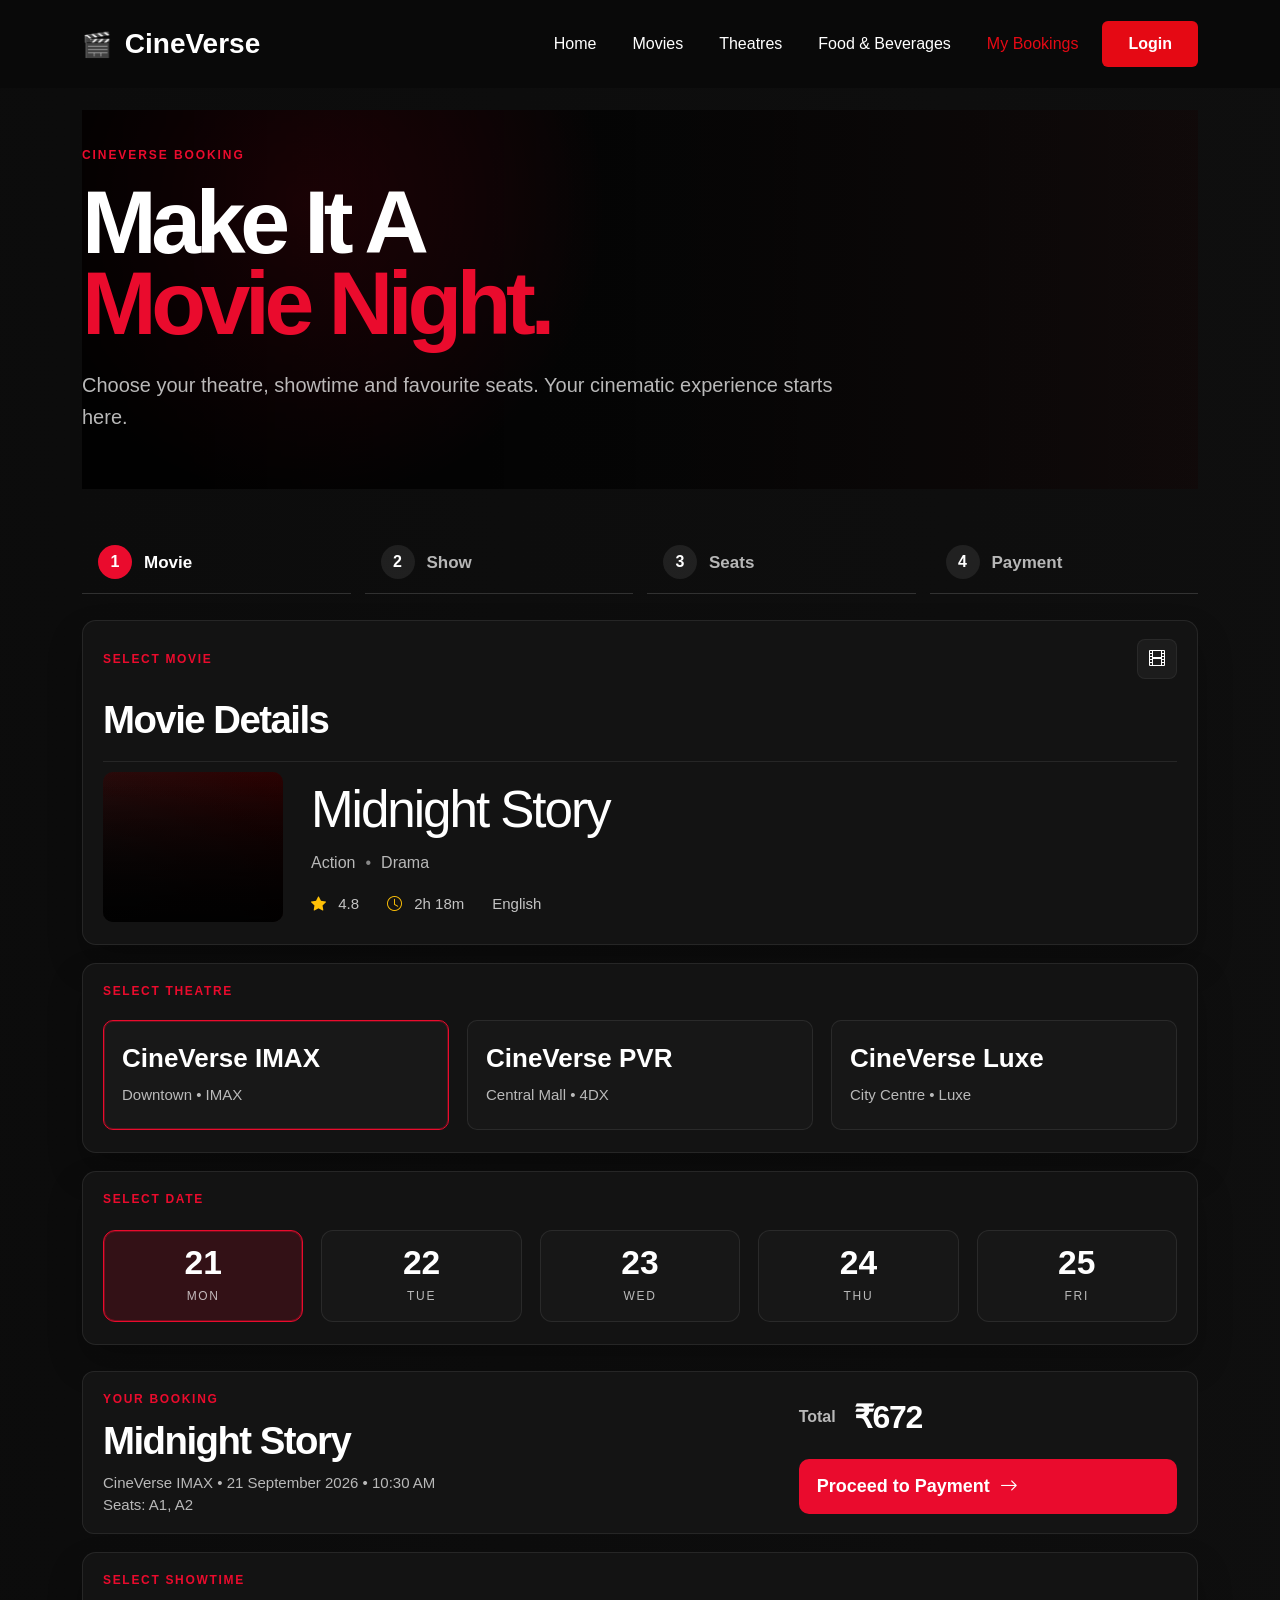
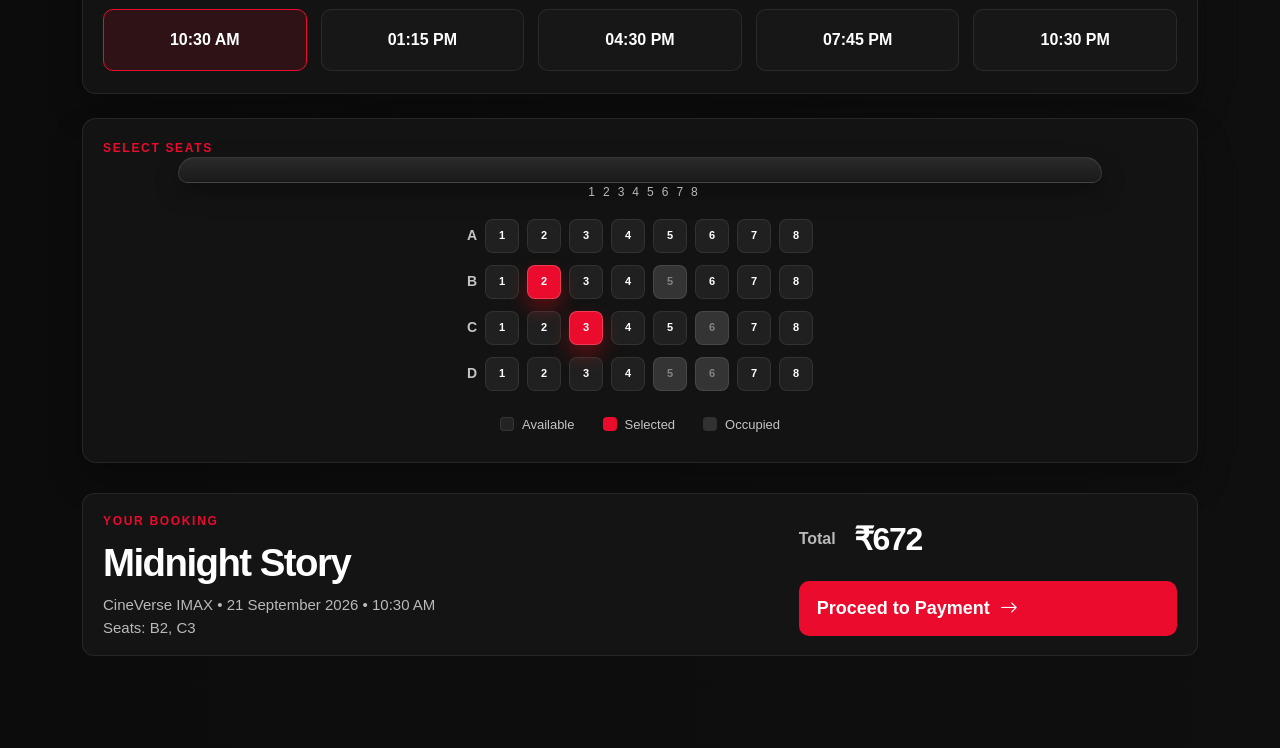
==== pages/booking.html @ c485dccb "booking page updated" ====
<!DOCTYPE html>
<html lang="en">

<head>
    <meta charset="UTF-8">
    <meta name="viewport" content="width=device-width, initial-scale=1.0">
    <title>CineVerse - Booking</title>

    <link rel="stylesheet" href="https://cdn.jsdelivr.net/npm/bootstrap@5.3.3/dist/css/bootstrap.min.css">
    <link rel="stylesheet" href="https://cdn.jsdelivr.net/npm/bootstrap-icons@1.11.3/font/bootstrap-icons.min.css">
    <link rel="stylesheet" href="../css/booking.css">
</head>

<body>
    <nav class="navbar navbar-expand-lg navbar-dark fixed-top cine-navbar">
        <div class="container">
            <a class="navbar-brand cine-logo" href="home.html">
                <span class="logo-icon">🎬</span>
                CineVerse
            </a>

            <button class="navbar-toggler" type="button" data-bs-toggle="collapse" data-bs-target="#mainNavbar" aria-controls="mainNavbar" aria-expanded="false" aria-label="Toggle navigation">
                <span class="navbar-toggler-icon"></span>
            </button>

            <div class="collapse navbar-collapse" id="mainNavbar">
                <ul class="navbar-nav ms-auto align-items-lg-center">
                    <li class="nav-item">
                        <a class="nav-link" href="home.html">Home</a>
                    </li>
                    <li class="nav-item">
                        <a class="nav-link" href="movies.html">Movies</a>
                    </li>
                    <li class="nav-item">
                        <a class="nav-link" href="#theatres">Theatres</a>
                    </li>
                    <li class="nav-item">
                        <a class="nav-link" href="food-and-beverages.html">Food &amp; Beverages</a>
                    </li>
                    <li class="nav-item">
                        <a class="nav-link active" href="booking.html">My Bookings</a>
                    </li>
                    <li class="nav-item ms-lg-3">
                        <a class="btn login-btn" href="#">Login</a>
                    </li>
                </ul>
            </div>
        </div>
    </nav>

    <main class="booking-page">
        <div class="container">
            <section class="booking-hero">
                <div class="hero-content">
                    <p class="eyebrow">CINEVERSE BOOKING</p>
                    <h1>Make It A <span>Movie Night.</span></h1>
                    <p class="subtitle">
                        Choose your theatre, showtime and favourite seats. Your cinematic experience starts here.
                    </p>
                </div>
            </section>

            <section class="booking-steps">
                <div class="step active"><span class="step-number">1</span><span>Movie</span></div>
                <div class="step"><span class="step-number">2</span><span>Show</span></div>
                <div class="step"><span class="step-number">3</span><span>Seats</span></div>
                <div class="step"><span class="step-number">4</span><span>Payment</span></div>
            </section>

            <section class="booking-panel">
                <div class="panel-header">
                    <p class="section-tag">SELECT MOVIE</p>
                    <button class="mini-icon" aria-label="Trailer">
                        <i class="bi bi-film"></i>
                    </button>
                </div>

                <h2 class="panel-title">Movie Details</h2>

                <div class="movie-overview">
                    <div class="movie-poster">
                        <div class="poster-art"></div>
                    </div>

                    <div class="movie-info-block">
                        <h3>Midnight Story</h3>
                        <div class="meta-row">
                            <span>Action</span>
                            <span class="dot">•</span>
                            <span>Drama</span>
                        </div>
                        <div class="movie-extra-info">
                            <span><i class="bi bi-star-fill"></i> 4.8</span>
                            <span><i class="bi bi-clock"></i> 2h 18m</span>
                            <span>English</span>
                        </div>
                    </div>
                </div>
            </section>

            <section class="booking-panel">
                <p class="section-tag">SELECT THEATRE</p>
                <div class="theatre-grid">
                    <button class="theatre-card selected">
                        <h4>CineVerse IMAX</h4>
                        <span>Downtown • IMAX</span>
                    </button>
                    <button class="theatre-card">
                        <h4>CineVerse PVR</h4>
                        <span>Central Mall • 4DX</span>
                    </button>
                    <button class="theatre-card">
                        <h4>CineVerse Luxe</h4>
                        <span>City Centre • Luxe</span>
                    </button>
                </div>
            </section>

            <section class="booking-panel">
                <p class="section-tag">SELECT DATE</p>
                <div class="date-grid">
                    <button class="date-card active">
                        <strong>21</strong>
                        <span>MON</span>
                    </button>
                    <button class="date-card">
                        <strong>22</strong>
                        <span>TUE</span>
                    </button>
                    <button class="date-card">
                        <strong>23</strong>
                        <span>WED</span>
                    </button>
                    <button class="date-card">
                        <strong>24</strong>
                        <span>THU</span>
                    </button>
                    <button class="date-card">
                        <strong>25</strong>
                        <span>FRI</span>
                    </button>
                </div>
            </section>

            <div class="booking-footer-bar">
                <div class="booking-copy">
                    <p class="section-tag">YOUR BOOKING</p>
                    <h3>Midnight Story</h3>
                    <div class="booking-meta">CineVerse IMAX • 21 September 2026 • 10:30 AM</div>
                    <div class="booking-seats">Seats: A1, A2</div>
                </div>

                <div class="booking-price-box">
                    <span>Total</span>
                    <strong>₹672</strong>
                    <button class="checkout-btn">Proceed to Payment <i class="bi bi-arrow-right"></i></button>
                </div>
            </div>

            <section class="booking-panel">
                <p class="section-tag">SELECT SHOWTIME</p>
                <div class="showtime-grid">
                    <button class="time-slot active">10:30 AM</button>
                    <button class="time-slot">01:15 PM</button>
                    <button class="time-slot">04:30 PM</button>
                    <button class="time-slot">07:45 PM</button>
                    <button class="time-slot">10:30 PM</button>
                </div>
            </section>

            <section class="booking-panel seat-panel">
                <p class="section-tag">SELECT SEATS</p>
                <div class="screen"></div>

                <div class="seat-layout">
                    <div class="seat-row top-seat-row">
                        <span></span>
                        <span>1</span>
                        <span>2</span>
                        <span>3</span>
                        <span>4</span>
                        <span>5</span>
                        <span>6</span>
                        <span>7</span>
                        <span>8</span>
                    </div>

                    <div class="seat-row">
                        <span class="seat-label">A</span>
                        <button class="seat available" data-seat="A1">1</button>
                        <button class="seat available" data-seat="A2">2</button>
                        <button class="seat available" data-seat="A3">3</button>
                        <button class="seat available" data-seat="A4">4</button>
                        <button class="seat available" data-seat="A5">5</button>
                        <button class="seat available" data-seat="A6">6</button>
                        <button class="seat available" data-seat="A7">7</button>
                        <button class="seat available" data-seat="A8">8</button>
                    </div>

                    <div class="seat-row">
                        <span class="seat-label">B</span>
                        <button class="seat available" data-seat="B1">1</button>
                        <button class="seat selected" data-seat="B2">2</button>
                        <button class="seat available" data-seat="B3">3</button>
                        <button class="seat available" data-seat="B4">4</button>
                        <button class="seat occupied" data-seat="B5" disabled>5</button>
                        <button class="seat available" data-seat="B6">6</button>
                        <button class="seat available" data-seat="B7">7</button>
                        <button class="seat available" data-seat="B8">8</button>
                    </div>

                    <div class="seat-row">
                        <span class="seat-label">C</span>
                        <button class="seat available" data-seat="C1">1</button>
                        <button class="seat available" data-seat="C2">2</button>
                        <button class="seat selected" data-seat="C3">3</button>
                        <button class="seat available" data-seat="C4">4</button>
                        <button class="seat available" data-seat="C5">5</button>
                        <button class="seat occupied" data-seat="C6" disabled>6</button>
                        <button class="seat available" data-seat="C7">7</button>
                        <button class="seat available" data-seat="C8">8</button>
                    </div>

                    <div class="seat-row">
                        <span class="seat-label">D</span>
                        <button class="seat available" data-seat="D1">1</button>
                        <button class="seat available" data-seat="D2">2</button>
                        <button class="seat available" data-seat="D3">3</button>
                        <button class="seat available" data-seat="D4">4</button>
                        <button class="seat occupied" data-seat="D5" disabled>5</button>
                        <button class="seat occupied" data-seat="D6" disabled>6</button>
                        <button class="seat available" data-seat="D7">7</button>
                        <button class="seat available" data-seat="D8">8</button>
                    </div>
                </div>

                <div class="legend">
                    <span><i class="legend-box available"></i> Available</span>
                    <span><i class="legend-box selected"></i> Selected</span>
                    <span><i class="legend-box occupied"></i> Occupied</span>
                </div>
            </section>

            <div class="booking-footer-bar final-footer">
                <div class="booking-copy">
                    <p class="section-tag">YOUR BOOKING</p>
                    <h3>Midnight Story</h3>
                    <div class="booking-meta">CineVerse IMAX • 21 September 2026 • 10:30 AM</div>
                    <div class="booking-seats">Seats: <span id="summarySeats">A1, A2</span></div>
                </div>

                <div class="booking-price-box">
                    <span>Total</span>
                    <strong id="totalAmount">₹672</strong>
                    <button class="checkout-btn">Proceed to Payment <i class="bi bi-arrow-right"></i></button>
                </div>
            </div>
        </div>
    </main>

    <script src="https://cdn.jsdelivr.net/npm/bootstrap@5.3.3/dist/js/bootstrap.bundle.min.js"></script>
    <script>
        const seatButtons = document.querySelectorAll('.seat.available, .seat.selected');
        const summarySeats = document.getElementById('summarySeats');
        const totalAmount = document.getElementById('totalAmount');

        function updateBookingSummary() {
            const selectedSeats = [...document.querySelectorAll('.seat.selected')].map(seat => seat.dataset.seat);
            summarySeats.textContent = selectedSeats.length ? selectedSeats.join(', ') : 'None';

            const ticketPrice = selectedSeats.length * 336;
            totalAmount.textContent = '₹' + ticketPrice;
        }

        seatButtons.forEach(button => {
            button.addEventListener('click', () => {
                if (button.classList.contains('selected')) {
                    button.classList.remove('selected');
                    button.classList.add('available');
                } else if (!button.disabled) {
                    button.classList.remove('available');
                    button.classList.add('selected');
                }
                updateBookingSummary();
            });
        });

        updateBookingSummary();
    </script>
</body>

</html>
---- css/booking.css ----
:root {
    --bg: #070707;
    --bg-soft: #121212;
    --panel: rgba(26, 26, 26, 0.95);
    --panel-alt: rgba(20, 20, 20, 0.98);
    --panel-border: rgba(255, 255, 255, 0.08);
    --red: #ea0b2d;
    --red-dark: #b80722;
    --text: #ffffff;
    --muted: rgba(255, 255, 255, 0.72);
    --dim: rgba(255, 255, 255, 0.48);
    --seat-available: rgba(255, 255, 255, 0.07);
    --seat-occupied: rgba(255, 255, 255, 0.13);
    --seat-selected: #ea0b2d;
}

* {
    box-sizing: border-box;
}

html {
    scroll-behavior: smooth;
}

body {
    margin: 0;
    background: var(--bg);
    color: var(--text);
    font-family: Arial, Helvetica, sans-serif;
}

img {
    max-width: 100%;
    display: block;
}

a {
    text-decoration: none;
}

button {
    font: inherit;
    border: none;
    background: transparent;
    cursor: pointer;
}

.container {
    width: min(1200px, calc(100% - 48px));
    margin: 0 auto;
}

.cine-navbar {
    background: rgba(10, 10, 10, 0.97);
    padding: 18px 0;
}

.cine-logo {
    color: #ffffff !important;
    font-size: 28px;
    font-weight: 700;
}

.cine-logo span {
    color: #e50914;
}

.logo-icon {
    font-size: 24px;
    margin-right: 5px;
}

.navbar-nav .nav-link {
    color: #ffffff;
    font-size: 16px;
    font-weight: 500;
    margin-left: 20px;
    transition: 0.3s;
}

.navbar-nav .nav-link:hover,
.navbar-nav .nav-link.active {
    color: #e50914;
}

.login-btn {
    background: #e50914;
    color: white !important;
    padding: 10px 25px;
    border-radius: 6px;
    font-weight: 600;
}

.login-btn:hover {
    background: #b20710;
}

.booking-page {
    background: linear-gradient(90deg, rgba(12, 12, 12, 0.97), rgba(15, 15, 15, 0.97));
    min-height: calc(100vh - 76px);
    padding-top: 110px;
    padding-bottom: 80px;
}

.booking-hero {
    position: relative;
    padding: 18px 0 26px;
    background: linear-gradient(90deg, rgba(0, 0, 0, 0.85), rgba(0, 0, 0, 0.42), rgba(46, 0, 0, 0.18));
    border-radius: 0 0 0 0;
}

.booking-hero::before {
    content: "";
    position: absolute;
    inset: 0 0 0 0;
    background:
        linear-gradient(90deg, rgba(0,0,0,0.72), rgba(0,0,0,0.4) 40%, rgba(0,0,0,0.18)),
        radial-gradient(circle at 20% 25%, rgba(255, 6, 35, 0.22), transparent 32%);
    z-index: 0;
}

.hero-content {
    position: relative;
    z-index: 1;
    padding: 18px 0 14px;
}

.eyebrow {
    margin: 0 0 18px;
    color: var(--red);
    text-transform: uppercase;
    letter-spacing: 0.16em;
    font-size: 12px;
    font-weight: 800;
}

.booking-hero h1 {
    margin: 0;
    font-size: clamp(4rem, 7vw, 9rem);
    line-height: 0.9;
    font-weight: 900;
    letter-spacing: -0.06em;
    max-width: 820px;
}

.booking-hero h1 span {
    display: block;
    color: var(--red);
}

.subtitle {
    margin-top: 26px;
    max-width: 760px;
    color: var(--muted);
    font-size: 20px;
    line-height: 1.6;
}

.booking-steps {
    display: grid;
    grid-template-columns: repeat(4, minmax(0, 1fr));
    gap: 14px;
    margin-top: 30px;
    margin-bottom: 26px;
    padding: 12px 0 0;
}

.step {
    display: flex;
    align-items: center;
    justify-content: flex-start;
    gap: 12px;
    color: rgba(255,255,255,0.7);
    padding: 14px 16px;
    border-bottom: 1px solid rgba(255,255,255,0.15);
    font-size: 17px;
    font-weight: 700;
}

.step.active {
    color: var(--text);
}

.step-number {
    width: 34px;
    height: 34px;
    border-radius: 50%;
    background: rgba(255, 255, 255, 0.08);
    color: #fff;
    display: inline-flex;
    align-items: center;
    justify-content: center;
    font-size: 16px;
    font-weight: 800;
}

.step.active .step-number {
    background: var(--red);
}

.booking-panel {
    background: rgba(20, 20, 20, 0.96);
    border: 1px solid var(--panel-border);
    border-radius: 14px;
    padding: 18px 20px 22px;
    margin-top: 18px;
    box-shadow: 0 18px 35px rgba(0, 0, 0, 0.24);
}

.panel-header {
    display: flex;
    align-items: center;
    justify-content: space-between;
    gap: 12px;
}

.section-tag {
    margin: 0;
    color: var(--red);
    font-size: 12px;
    font-weight: 800;
    letter-spacing: 0.14em;
    text-transform: uppercase;
}

.mini-icon {
    width: 40px;
    height: 40px;
    border-radius: 8px;
    background: rgba(255,255,255,0.04);
    color: var(--text);
    border: 1px solid rgba(255,255,255,0.06);
    display: inline-flex;
    align-items: center;
    justify-content: center;
}

.panel-title {
    margin: 18px 0 18px;
    font-size: clamp(2.2rem, 3vw, 3.3rem);
    font-weight: 700;
    letter-spacing: -0.04em;
}

.movie-overview {
    display: grid;
    grid-template-columns: 180px 1fr;
    gap: 28px;
    align-items: center;
    padding-top: 10px;
    border-top: 1px solid rgba(255,255,255,0.08);
}

.movie-poster {
    width: 180px;
    height: 150px;
    border-radius: 10px;
    overflow: hidden;
    background: linear-gradient(180deg, rgba(42, 0, 0, 0.9), rgba(0, 0, 0, 0.7));
    position: relative;
}

.poster-art {
    position: absolute;
    inset: 0;
    background:
        linear-gradient(180deg, rgba(0,0,0,0.15), rgba(0,0,0,0.8)),
        linear-gradient(90deg, rgba(255,255,255,0.04), rgba(255,0,0,0.06));
}

.poster-art::before {
    content: "";
    position: absolute;
    inset: 0;
    background: linear-gradient(180deg, transparent 0%, rgba(0,0,0,0.7) 100%);
}

.movie-info-block h3 {
    margin: 0 0 10px;
    font-size: clamp(2.2rem, 4vw, 3.2rem);
    letter-spacing: -0.04em;
}

.meta-row {
    display: flex;
    align-items: center;
    gap: 10px;
    color: rgba(255,255,255,0.7);
    font-size: 16px;
}

.dot {
    opacity: 0.7;
}

.movie-extra-info {
    display: flex;
    flex-wrap: wrap;
    gap: 28px;
    margin-top: 18px;
    color: rgba(255,255,255,0.75);
    font-size: 15px;
}

.movie-extra-info i {
    color: #ffc107;
    margin-right: 8px;
}

.theatre-grid {
    display: grid;
    grid-template-columns: repeat(3, minmax(0, 1fr));
    gap: 18px;
    margin-top: 20px;
}

.theatre-card {
    background: rgba(255,255,255,0.02);
    border: 1px solid rgba(255,255,255,0.08);
    border-radius: 10px;
    padding: 22px 18px;
    text-align: left;
    color: var(--text);
    transition: 0.2s ease;
}

.theatre-card.selected {
    border-color: var(--red);
    box-shadow: inset 0 0 0 1px rgba(234, 11, 45, 0.3);
}

.theatre-card h4 {
    margin: 0 0 8px;
    font-size: 26px;
    font-weight: 700;
}

.theatre-card span {
    color: rgba(255,255,255,0.7);
    font-size: 15px;
}

.date-grid {
    display: grid;
    grid-template-columns: repeat(5, minmax(0, 1fr));
    gap: 18px;
    margin-top: 22px;
}

.date-card {
    background: rgba(255,255,255,0.02);
    border: 1px solid rgba(255,255,255,0.08);
    border-radius: 12px;
    min-height: 92px;
    display: flex;
    flex-direction: column;
    align-items: center;
    justify-content: center;
    color: var(--text);
}

.date-card strong {
    font-size: clamp(2.1rem, 2.6vw, 3rem);
    line-height: 1;
    margin-bottom: 8px;
}

.date-card span {
    color: rgba(255,255,255,0.7);
    font-size: 12px;
    letter-spacing: 0.14em;
}

.date-card.active {
    background: rgba(234, 11, 45, 0.15);
    border-color: var(--red);
    box-shadow: inset 0 0 0 1px rgba(234, 11, 45, 0.35);
}

.booking-footer-bar {
    display: flex;
    align-items: center;
    justify-content: space-between;
    gap: 18px;
    background: rgba(21, 21, 21, 0.96);
    border: 1px solid var(--panel-border);
    border-radius: 12px;
    padding: 18px 20px 16px;
    margin-top: 26px;
}

.booking-copy h3 {
    margin: 10px 0 8px;
    font-size: clamp(2rem, 3vw, 3rem);
    font-weight: 700;
    letter-spacing: -0.04em;
}

.booking-meta,
.booking-seats {
    color: rgba(255,255,255,0.7);
    font-size: 15px;
}

.booking-price-box {
    display: flex;
    align-items: center;
    gap: 18px;
    flex-wrap: wrap;
}

.booking-price-box span {
    color: rgba(255,255,255,0.7);
    font-size: 16px;
    font-weight: 600;
}

.booking-price-box strong {
    font-size: clamp(2rem, 2.5vw, 2.7rem);
    color: var(--text);
    font-weight: 800;
    letter-spacing: -0.04em;
}

.checkout-btn {
    background: var(--red);
    color: white;
    border-radius: 10px;
    padding: 16px 26px;
    font-weight: 700;
    font-size: 18px;
    display: inline-flex;
    align-items: center;
    gap: 10px;
    transition: 0.2s ease;
}

.checkout-btn:hover {
    background: var(--red-dark);
}

.showtime-grid {
    display: grid;
    grid-template-columns: repeat(5, minmax(0, 1fr));
    gap: 14px;
    margin-top: 20px;
}

.time-slot {
    background: rgba(255,255,255,0.02);
    border: 1px solid rgba(255,255,255,0.08);
    border-radius: 10px;
    color: var(--text);
    padding: 18px 14px;
    font-weight: 700;
    font-size: 16px;
}

.time-slot.active {
    background: rgba(234, 11, 45, 0.12);
    border-color: var(--red);
    color: var(--text);
}

.seat-panel {
    padding: 20px 20px 28px;
    margin-top: 24px;
}

.screen {
    width: 100%;
    height: 6px;
    background: linear-gradient(90deg, rgba(234, 11, 45, 0.95), rgba(234, 11, 45, 0.7));
    border-radius: 999px;
    margin: 28px auto 26px;
    box-shadow: 0 0 18px rgba(234, 11, 45, 0.8);
}

.seat-layout {
    max-width: 640px;
    margin: 0 auto;
}

.seat-row {
    display: grid;
    grid-template-columns: 18px repeat(8, minmax(28px, 1fr));
    gap: 10px;
    align-items: center;
    margin-bottom: 12px;
}

.top-seat-row {
    color: rgba(255,255,255,0.7);
    font-size: 12px;
    margin-bottom: 18px;
    padding-right: 2px;
}

.seat-label {
    color: rgba(255,255,255,0.75);
    font-size: 14px;
    font-weight: 700;
}

.seat {
    width: 100%;
    min-height: 34px;
    background: var(--seat-available);
    border: 1px solid rgba(255,255,255,0.08);
    border-radius: 8px;
    color: rgba(255,255,255,0.8);
    font-size: 12px;
    font-weight: 700;
    transition: 0.2s ease;
}

.seat.selected {
    background: var(--seat-selected);
    border-color: rgba(255,255,255,0.2);
    color: #fff;
}

.seat.occupied {
    background: var(--seat-occupied);
    border-color: rgba(255,255,255,0.05);
    color: rgba(255,255,255,0.32);
    cursor: not-allowed;
}

.legend {
    display: flex;
    justify-content: center;
    gap: 28px;
    flex-wrap: wrap;
    margin-top: 24px;
    color: rgba(255,255,255,0.75);
    font-size: 13px;
}

.legend span {
    display: inline-flex;
    align-items: center;
    gap: 8px;
}

.legend-box {
    width: 14px;
    height: 14px;
    border-radius: 4px;
    display: inline-block;
}

.legend-box.available {
    background: var(--seat-available);
    border: 1px solid rgba(255,255,255,0.08);
}

.legend-box.selected {
    background: var(--seat-selected);
}

.legend-box.occupied {
    background: var(--seat-occupied);
}

.final-footer {
    margin-top: 30px;
    margin-bottom: 12px;
}

@media (max-width: 991px) {
    .main-nav {
        gap: 18px;
    }

    .theatre-grid,
    .date-grid,
    .showtime-grid {
        grid-template-columns: repeat(2, minmax(0, 1fr));
    }

    .booking-footer-bar {
        flex-direction: column;
        align-items: flex-start;
    }
}

@media (max-width: 767px) {
    .topbar-inner {
        flex-direction: column;
        justify-content: center;
        gap: 14px;
        padding: 12px 0;
    }

    .main-nav {
        flex-wrap: wrap;
        justify-content: center;
    }

    .booking-hero h1 {
        font-size: clamp(3rem, 18vw, 5rem);
    }

    .subtitle {
        font-size: 16px;
    }

    .booking-steps,
    .theatre-grid,
    .date-grid,
    .showtime-grid {
        grid-template-columns: 1fr;
    }

    .movie-overview {
        grid-template-columns: 1fr;
    }

    .booking-price-box {
        width: 100%;
        justify-content: space-between;
    }

    .checkout-btn {
        width: 100%;
        justify-content: center;
    }
}
    padding: 7px 12px;
    font-size: 12px;
    font-weight: 700;
    letter-spacing: 0.08em;
    text-transform: uppercase;
}

.movie-rating {
    color: var(--warning);
    font-weight: 700;
}

.movie-info h2 {
    font-size: 30px;
    font-weight: 700;
    margin-bottom: 6px;
}

.movie-subtitle {
    color: var(--text-muted);
    margin-bottom: 24px;
}

.movie-stats {
    display: grid;
    grid-template-columns: repeat(3, 1fr);
    gap: 12px;
    padding-top: 18px;
    border-top: 1px solid var(--line);
}

.movie-stats div {
    display: flex;
    flex-direction: column;
    gap: 6px;
}

.stat-label {
    color: var(--text-muted);
    font-size: 12px;
    letter-spacing: 0.08em;
}

.selection-panel {
    padding: 26px 24px;
}

.panel-header {
    display: flex;
    justify-content: space-between;
    align-items: center;
    margin-bottom: 18px;
}

.section-label {
    color: var(--red);
    font-size: 12px;
    font-weight: 700;
    letter-spacing: 0.12em;
    margin-bottom: 8px;
}

.panel-header h3,
.summary-panel h3 {
    font-size: 28px;
    font-weight: 700;
    margin: 0;
}

.screen-text {
    font-size: 12px;
    letter-spacing: 0.12em;
    color: var(--text-muted);
}

.screen-wrapper {
    margin: 10px 0 25px;
}

.screen {
    width: 86%;
    margin: 0 auto;
    padding: 12px 0;
    text-align: center;
    letter-spacing: 0.25em;
    font-size: 11px;
    font-weight: 700;
    color: #f4f4f4;
    background: linear-gradient(180deg, rgba(255,255,255,0.1), rgba(255,255,255,0.03));
    border: 1px solid rgba(255,255,255,0.12);
    border-radius: 18px 18px 10px 10px;
    box-shadow: 0 10px 25px rgba(0, 0, 0, 0.28);
}

.seat-map {
    display: flex;
    flex-direction: column;
    gap: 12px;
    margin-top: 10px;
}

.seat-row {
    display: flex;
    align-items: center;
    justify-content: center;
    gap: 8px;
}

.row-label {
    width: 18px;
    color: var(--text-muted);
    font-weight: 700;
    text-align: center;
}

.seat {
    width: 34px;
    height: 34px;
    border-radius: 8px;
    display: inline-flex;
    align-items: center;
    justify-content: center;
    font-size: 11px;
    font-weight: 700;
    cursor: pointer;
    transition: 0.2s ease;
}

.seat:hover {
    transform: translateY(-2px);
}

.seat.available {
    background: rgba(255,255,255,0.06);
    border: 1px solid rgba(255,255,255,0.08);
    color: var(--text-soft);
}

.seat.selected {
    background: var(--red);
    color: #fff;
    box-shadow: 0 10px 20px rgba(229, 9, 20, 0.35);
}

.seat.occupied {
    background: rgba(255,255,255,0.14);
    color: rgba(255,255,255,0.4);
    cursor: not-allowed;
    border: 1px solid rgba(255,255,255,0.1);
}

.seat-legend {
    display: flex;
    justify-content: center;
    gap: 20px;
    flex-wrap: wrap;
    margin-top: 24px;
    color: var(--text-soft);
    font-size: 13px;
}

.seat-legend span {
    display: inline-flex;
    align-items: center;
    gap: 8px;
}

.seat-legend-box {
    width: 16px;
    height: 16px;
    border-radius: 5px;
    display: inline-block;
}

.seat-legend-box.available {
    background: rgba(255,255,255,0.06);
    border: 1px solid rgba(255,255,255,0.08);
}

.seat-legend-box.selected {
    background: var(--red);
}

.seat-legend-box.occupied {
    background: rgba(255,255,255,0.14);
}

.summary-panel {
    padding: 26px 22px;
}

.addon-box {
    margin-top: 18px;
    padding: 16px 0;
    border-top: 1px solid var(--line);
    border-bottom: 1px solid var(--line);
}

.addon-box h4 {
    font-size: 18px;
    margin-bottom: 12px;
}

.addon-item {
    display: flex;
    align-items: center;
    gap: 10px;
    padding: 10px 0;
    color: var(--text-soft);
    font-size: 14px;
}

.addon-item input {
    accent-color: var(--red);
    width: 16px;
    height: 16px;
}

.addon-item span {
    flex: 1;
}

.summary-row,
.ticket-price div,
.total-row {
    display: flex;
    justify-content: space-between;
    align-items: center;
    gap: 14px;
}

.summary-row {
    padding: 12px 0;
    border-bottom: 1px solid var(--line);
    color: var(--text-soft);
}

.summary-row strong,
.ticket-price strong,
.total-row strong {
    color: var(--text-main);
}

.ticket-price {
    margin-top: 24px;
    padding: 18px 0;
    border-top: 1px solid var(--line);
    border-bottom: 1px solid var(--line);
    display: flex;
    flex-direction: column;
    gap: 12px;
}

.ticket-price div {
    color: var(--text-soft);
}

.total-row {
    padding: 22px 0 18px;
    font-size: 20px;
    font-weight: 700;
}

.checkout-btn {
    width: 100%;
    background: var(--red);
    color: white;
    padding: 14px 18px;
    border-radius: 10px;
    font-weight: 700;
    transition: 0.3s;
}

.checkout-btn:hover {
    background: var(--red-dark);
    transform: translateY(-2px);
}

@media (max-width: 991px) {
    .booking-layout {
        grid-template-columns: 1fr;
    }

    .movie-card-panel {
        order: 1;
    }

    .selection-panel {
        order: 2;
    }

    .summary-panel {
        order: 3;
    }
}

@media (max-width: 767px) {
    .booking-page {
        padding-top: 60px;
    }

    .hero-content {
        padding-top: 110px;
    }

    .hero-content h1 {
        font-size: 42px;
    }

    .control-heading {
        flex-direction: column;
        align-items: flex-start;
    }

    .seat {
        width: 28px;
        height: 28px;
        font-size: 10px;
    }

    .panel-header {
        flex-direction: column;
        align-items: flex-start;
        gap: 8px;
    }

    .movie-stats {
        grid-template-columns: 1fr;
    }
}
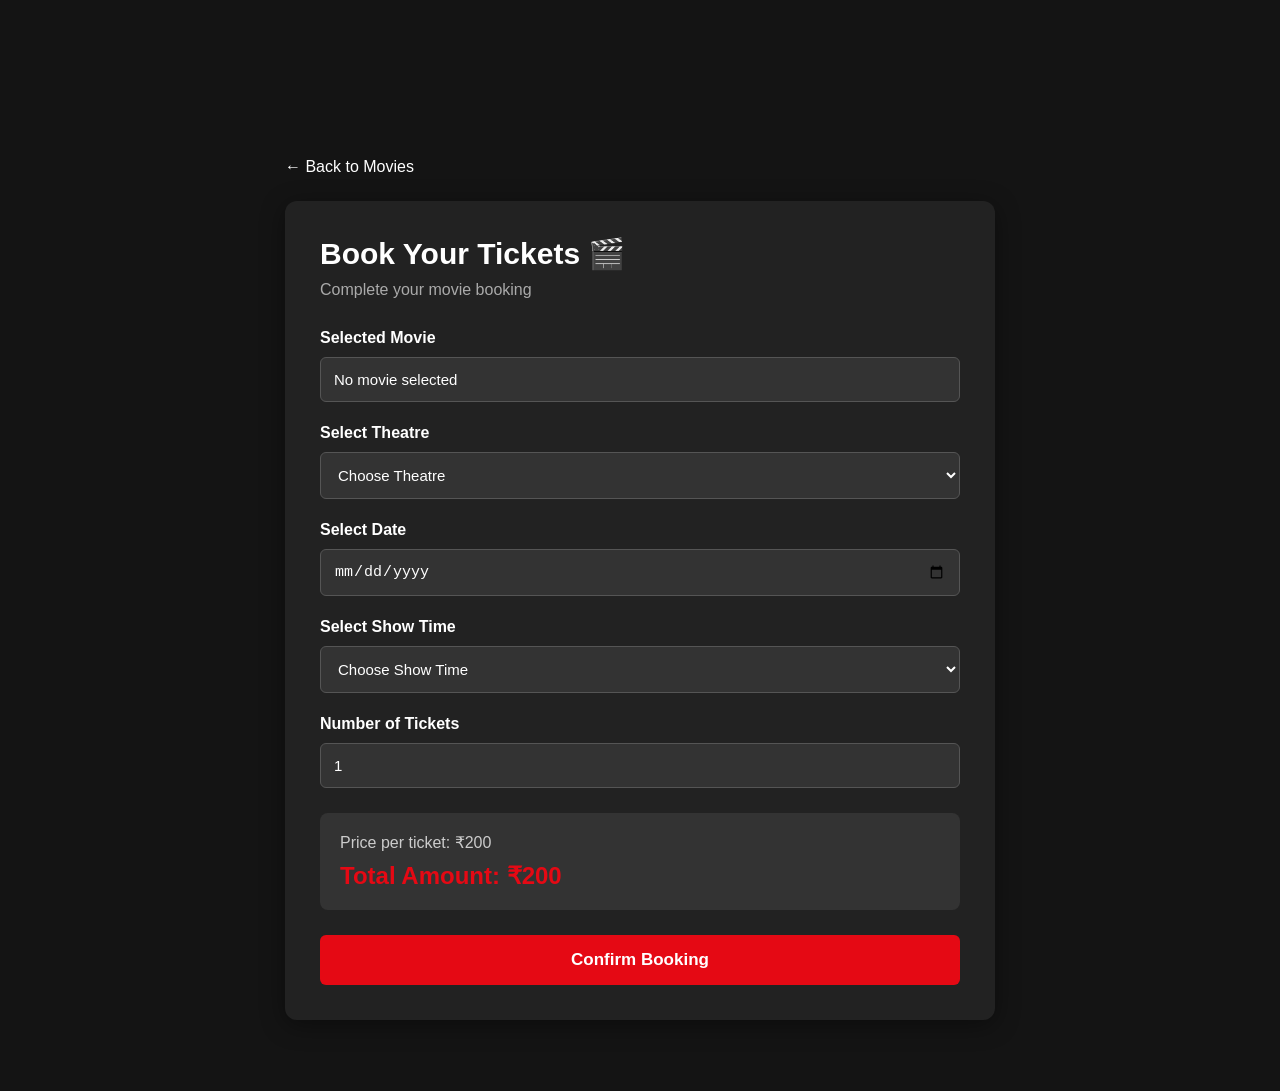
==== commit 9d6fa2a2: "Added movie details and ticket booking functionality" ====
--- a/pages/booking.html
+++ b/pages/booking.html
@@ -4,289 +4,78 @@
 <head>
     <meta charset="UTF-8">
     <meta name="viewport" content="width=device-width, initial-scale=1.0">
-    <title>CineVerse - Booking</title>
 
-    <link rel="stylesheet" href="https://cdn.jsdelivr.net/npm/bootstrap@5.3.3/dist/css/bootstrap.min.css">
-    <link rel="stylesheet" href="https://cdn.jsdelivr.net/npm/bootstrap-icons@1.11.3/font/bootstrap-icons.min.css">
+    <title>CineVerse | Book Tickets</title>
+
+    <link rel="stylesheet" href="../css/movies.css">
     <link rel="stylesheet" href="../css/booking.css">
 </head>
 
 <body>
-    <nav class="navbar navbar-expand-lg navbar-dark fixed-top cine-navbar">
-        <div class="container">
-            <a class="navbar-brand cine-logo" href="home.html">
-                <span class="logo-icon">🎬</span>
-                CineVerse
-            </a>
 
-            <button class="navbar-toggler" type="button" data-bs-toggle="collapse" data-bs-target="#mainNavbar" aria-controls="mainNavbar" aria-expanded="false" aria-label="Toggle navigation">
-                <span class="navbar-toggler-icon"></span>
-            </button>
+    <div class="booking-container">
 
-            <div class="collapse navbar-collapse" id="mainNavbar">
-                <ul class="navbar-nav ms-auto align-items-lg-center">
-                    <li class="nav-item">
-                        <a class="nav-link" href="home.html">Home</a>
-                    </li>
-                    <li class="nav-item">
-                        <a class="nav-link" href="movies.html">Movies</a>
-                    </li>
-                    <li class="nav-item">
-                        <a class="nav-link" href="#theatres">Theatres</a>
-                    </li>
-                    <li class="nav-item">
-                        <a class="nav-link" href="food-and-beverages.html">Food &amp; Beverages</a>
-                    </li>
-                    <li class="nav-item">
-                        <a class="nav-link active" href="booking.html">My Bookings</a>
-                    </li>
-                    <li class="nav-item ms-lg-3">
-                        <a class="btn login-btn" href="#">Login</a>
-                    </li>
-                </ul>
-            </div>
-        </div>
-    </nav>
+        <a href="movies.html" class="back-btn">← Back to Movies</a>
 
-    <main class="booking-page">
-        <div class="container">
-            <section class="booking-hero">
-                <div class="hero-content">
-                    <p class="eyebrow">CINEVERSE BOOKING</p>
-                    <h1>Make It A <span>Movie Night.</span></h1>
-                    <p class="subtitle">
-                        Choose your theatre, showtime and favourite seats. Your cinematic experience starts here.
-                    </p>
-                </div>
-            </section>
+        <div class="booking-card">
 
-            <section class="booking-steps">
-                <div class="step active"><span class="step-number">1</span><span>Movie</span></div>
-                <div class="step"><span class="step-number">2</span><span>Show</span></div>
-                <div class="step"><span class="step-number">3</span><span>Seats</span></div>
-                <div class="step"><span class="step-number">4</span><span>Payment</span></div>
-            </section>
+            <h1>Book Your Tickets 🎬</h1>
+            <p class="booking-subtitle">Complete your movie booking</p>
 
-            <section class="booking-panel">
-                <div class="panel-header">
-                    <p class="section-tag">SELECT MOVIE</p>
-                    <button class="mini-icon" aria-label="Trailer">
-                        <i class="bi bi-film"></i>
-                    </button>
+            <form id="booking-form">
+
+                <div class="form-group">
+                    <label>Selected Movie</label>
+                    <input type="text" id="movie-name" readonly>
                 </div>
 
-                <h2 class="panel-title">Movie Details</h2>
-
-                <div class="movie-overview">
-                    <div class="movie-poster">
-                        <div class="poster-art"></div>
-                    </div>
-
-                    <div class="movie-info-block">
-                        <h3>Midnight Story</h3>
-                        <div class="meta-row">
-                            <span>Action</span>
-                            <span class="dot">•</span>
-                            <span>Drama</span>
-                        </div>
-                        <div class="movie-extra-info">
-                            <span><i class="bi bi-star-fill"></i> 4.8</span>
-                            <span><i class="bi bi-clock"></i> 2h 18m</span>
-                            <span>English</span>
-                        </div>
-                    </div>
-                </div>
-            </section>
-
-            <section class="booking-panel">
-                <p class="section-tag">SELECT THEATRE</p>
-                <div class="theatre-grid">
-                    <button class="theatre-card selected">
-                        <h4>CineVerse IMAX</h4>
-                        <span>Downtown • IMAX</span>
-                    </button>
-                    <button class="theatre-card">
-                        <h4>CineVerse PVR</h4>
-                        <span>Central Mall • 4DX</span>
-                    </button>
-                    <button class="theatre-card">
-                        <h4>CineVerse Luxe</h4>
-                        <span>City Centre • Luxe</span>
-                    </button>
-                </div>
-            </section>
-
-            <section class="booking-panel">
-                <p class="section-tag">SELECT DATE</p>
-                <div class="date-grid">
-                    <button class="date-card active">
-                        <strong>21</strong>
-                        <span>MON</span>
-                    </button>
-                    <button class="date-card">
-                        <strong>22</strong>
-                        <span>TUE</span>
-                    </button>
-                    <button class="date-card">
-                        <strong>23</strong>
-                        <span>WED</span>
-                    </button>
-                    <button class="date-card">
-                        <strong>24</strong>
-                        <span>THU</span>
-                    </button>
-                    <button class="date-card">
-                        <strong>25</strong>
-                        <span>FRI</span>
-                    </button>
-                </div>
-            </section>
-
-            <div class="booking-footer-bar">
-                <div class="booking-copy">
-                    <p class="section-tag">YOUR BOOKING</p>
-                    <h3>Midnight Story</h3>
-                    <div class="booking-meta">CineVerse IMAX • 21 September 2026 • 10:30 AM</div>
-                    <div class="booking-seats">Seats: A1, A2</div>
+                <div class="form-group">
+                    <label>Select Theatre</label>
+                    <select id="theatre" required>
+                        <option value="">Choose Theatre</option>
+                        <option value="PVR Cinemas">PVR Cinemas</option>
+                        <option value="INOX">INOX</option>
+                        <option value="Cinepolis">Cinepolis</option>
+                    </select>
                 </div>
 
-                <div class="booking-price-box">
-                    <span>Total</span>
-                    <strong>₹672</strong>
-                    <button class="checkout-btn">Proceed to Payment <i class="bi bi-arrow-right"></i></button>
-                </div>
-            </div>
-
-            <section class="booking-panel">
-                <p class="section-tag">SELECT SHOWTIME</p>
-                <div class="showtime-grid">
-                    <button class="time-slot active">10:30 AM</button>
-                    <button class="time-slot">01:15 PM</button>
-                    <button class="time-slot">04:30 PM</button>
-                    <button class="time-slot">07:45 PM</button>
-                    <button class="time-slot">10:30 PM</button>
-                </div>
-            </section>
-
-            <section class="booking-panel seat-panel">
-                <p class="section-tag">SELECT SEATS</p>
-                <div class="screen"></div>
-
-                <div class="seat-layout">
-                    <div class="seat-row top-seat-row">
-                        <span></span>
-                        <span>1</span>
-                        <span>2</span>
-                        <span>3</span>
-                        <span>4</span>
-                        <span>5</span>
-                        <span>6</span>
-                        <span>7</span>
-                        <span>8</span>
-                    </div>
-
-                    <div class="seat-row">
-                        <span class="seat-label">A</span>
-                        <button class="seat available" data-seat="A1">1</button>
-                        <button class="seat available" data-seat="A2">2</button>
-                        <button class="seat available" data-seat="A3">3</button>
-                        <button class="seat available" data-seat="A4">4</button>
-                        <button class="seat available" data-seat="A5">5</button>
-                        <button class="seat available" data-seat="A6">6</button>
-                        <button class="seat available" data-seat="A7">7</button>
-                        <button class="seat available" data-seat="A8">8</button>
-                    </div>
-
-                    <div class="seat-row">
-                        <span class="seat-label">B</span>
-                        <button class="seat available" data-seat="B1">1</button>
-                        <button class="seat selected" data-seat="B2">2</button>
-                        <button class="seat available" data-seat="B3">3</button>
-                        <button class="seat available" data-seat="B4">4</button>
-                        <button class="seat occupied" data-seat="B5" disabled>5</button>
-                        <button class="seat available" data-seat="B6">6</button>
-                        <button class="seat available" data-seat="B7">7</button>
-                        <button class="seat available" data-seat="B8">8</button>
-                    </div>
-
-                    <div class="seat-row">
-                        <span class="seat-label">C</span>
-                        <button class="seat available" data-seat="C1">1</button>
-                        <button class="seat available" data-seat="C2">2</button>
-                        <button class="seat selected" data-seat="C3">3</button>
-                        <button class="seat available" data-seat="C4">4</button>
-                        <button class="seat available" data-seat="C5">5</button>
-                        <button class="seat occupied" data-seat="C6" disabled>6</button>
-                        <button class="seat available" data-seat="C7">7</button>
-                        <button class="seat available" data-seat="C8">8</button>
-                    </div>
-
-                    <div class="seat-row">
-                        <span class="seat-label">D</span>
-                        <button class="seat available" data-seat="D1">1</button>
-                        <button class="seat available" data-seat="D2">2</button>
-                        <button class="seat available" data-seat="D3">3</button>
-                        <button class="seat available" data-seat="D4">4</button>
-                        <button class="seat occupied" data-seat="D5" disabled>5</button>
-                        <button class="seat occupied" data-seat="D6" disabled>6</button>
-                        <button class="seat available" data-seat="D7">7</button>
-                        <button class="seat available" data-seat="D8">8</button>
-                    </div>
+                <div class="form-group">
+                    <label>Select Date</label>
+                    <input type="date" id="booking-date" required>
                 </div>
 
-                <div class="legend">
-                    <span><i class="legend-box available"></i> Available</span>
-                    <span><i class="legend-box selected"></i> Selected</span>
-                    <span><i class="legend-box occupied"></i> Occupied</span>
-                </div>
-            </section>
-
-            <div class="booking-footer-bar final-footer">
-                <div class="booking-copy">
-                    <p class="section-tag">YOUR BOOKING</p>
-                    <h3>Midnight Story</h3>
-                    <div class="booking-meta">CineVerse IMAX • 21 September 2026 • 10:30 AM</div>
-                    <div class="booking-seats">Seats: <span id="summarySeats">A1, A2</span></div>
+                <div class="form-group">
+                    <label>Select Show Time</label>
+                    <select id="show-time" required>
+                        <option value="">Choose Show Time</option>
+                        <option value="10:00 AM">10:00 AM</option>
+                        <option value="1:30 PM">1:30 PM</option>
+                        <option value="5:00 PM">5:00 PM</option>
+                        <option value="8:30 PM">8:30 PM</option>
+                    </select>
                 </div>
 
-                <div class="booking-price-box">
-                    <span>Total</span>
-                    <strong id="totalAmount">₹672</strong>
-                    <button class="checkout-btn">Proceed to Payment <i class="bi bi-arrow-right"></i></button>
+                <div class="form-group">
+                    <label>Number of Tickets</label>
+                    <input type="number" id="ticket-count" min="1" max="10" value="1" required>
                 </div>
-            </div>
+
+                <div class="price-box">
+                    <p>Price per ticket: ₹200</p>
+                    <h2>Total Amount: ₹<span id="total-price">200</span></h2>
+                </div>
+
+                <button type="submit" class="confirm-btn">
+                    Confirm Booking
+                </button>
+
+            </form>
+
         </div>
-    </main>
 
-    <script src="https://cdn.jsdelivr.net/npm/bootstrap@5.3.3/dist/js/bootstrap.bundle.min.js"></script>
-    <script>
-        const seatButtons = document.querySelectorAll('.seat.available, .seat.selected');
-        const summarySeats = document.getElementById('summarySeats');
-        const totalAmount = document.getElementById('totalAmount');
+    </div>
 
-        function updateBookingSummary() {
-            const selectedSeats = [...document.querySelectorAll('.seat.selected')].map(seat => seat.dataset.seat);
-            summarySeats.textContent = selectedSeats.length ? selectedSeats.join(', ') : 'None';
+    <script src="../js/booking.js"></script>
 
-            const ticketPrice = selectedSeats.length * 336;
-            totalAmount.textContent = '₹' + ticketPrice;
-        }
-
-        seatButtons.forEach(button => {
-            button.addEventListener('click', () => {
-                if (button.classList.contains('selected')) {
-                    button.classList.remove('selected');
-                    button.classList.add('available');
-                } else if (!button.disabled) {
-                    button.classList.remove('available');
-                    button.classList.add('selected');
-                }
-                updateBookingSummary();
-            });
-        });
-
-        updateBookingSummary();
-    </script>
 </body>
-
 </html>
--- a/css/movies.css
+++ b/css/movies.css
@@ -0,0 +1,580 @@
+* {
+    margin: 0;
+    padding: 0;
+    box-sizing: border-box;
+}
+
+html {
+    scroll-behavior: smooth;
+}
+
+body {
+    font-family: Arial, Helvetica, sans-serif;
+    background: #09090d;
+    color: #ffffff;
+    padding-top: 88px;
+}
+
+a {
+    text-decoration: none;
+}
+
+button {
+    font-family: inherit;
+}
+
+.navbar {
+    background: rgba(10, 10, 10, 0.97);
+    padding: 18px 0;
+    position: fixed;
+    top: 0;
+    left: 0;
+    right: 0;
+    z-index: 1000;
+}
+
+.container {
+    display: flex;
+    align-items: center;
+    justify-content: space-between;
+    width: min(1460px, calc(100% - 40px));
+    margin: 0 auto;
+}
+
+.cine-logo {
+    display: inline-flex;
+    align-items: center;
+    gap: 8px;
+    color: #ffffff !important;
+    font-size: 28px;
+    font-weight: 700;
+    line-height: 1;
+    text-decoration: none;
+}
+
+.logo-icon {
+    font-size: 24px;
+    line-height: 1;
+}
+
+.cine-logo span {
+    color: #e50914;
+}
+
+.nav-links {
+    display: flex;
+    align-items: center;
+    gap: 24px;
+    margin-left: auto;
+    margin-right: 24px;
+}
+
+.nav-links a {
+    color: #ffffff;
+    font-size: 16px;
+    font-weight: 500;
+    transition: 0.3s;
+}
+
+.nav-links a:hover,
+.nav-links a.active {
+    color: #e50914;
+}
+
+.login-btn {
+    border: none;
+    background: #e50914;
+    color: white;
+    padding: 10px 25px;
+    border-radius: 6px;
+    cursor: pointer;
+    font-size: 16px;
+    font-weight: 600;
+    transition: 0.3s;
+}
+
+.login-btn:hover {
+    background: #b20710;
+    transform: translateY(-2px);
+}
+
+.movies-hero {
+    min-height: 480px;
+    display: flex;
+    align-items: center;
+    padding: 120px 8% 80px;
+    position: relative;
+    background-image:
+        linear-gradient(
+            90deg,
+            #09090d 0%,
+            rgba(9, 9, 13, 0.92) 35%,
+            rgba(9, 9, 13, 0.45) 75%,
+            rgba(9, 9, 13, 0.85) 100%
+        ),
+        url("https://images.unsplash.com/photo-1489599849927-2ee91cede3ba?auto=format&fit=crop&w=1800&q=80");
+    background-size: cover;
+    background-position: center;
+}
+
+.hero-content {
+    max-width: 680px;
+    position: relative;
+    z-index: 2;
+}
+
+.hero-small {
+    color: #e50914;
+    font-size: 13px;
+    font-weight: bold;
+    letter-spacing: 4px;
+    margin-bottom: 18px;
+}
+
+.hero-content h1 {
+    font-size: 58px;
+    line-height: 1.08;
+    margin-bottom: 20px;
+}
+
+.hero-content h1 span {
+    color: #e50914;
+}
+
+.hero-description {
+    color: #b5b5bb;
+    line-height: 1.7;
+    font-size: 16px;
+    max-width: 550px;
+}
+
+.search-box {
+    width: 480px;
+    max-width: 100%;
+    margin-top: 30px;
+    padding: 15px 20px;
+    display: flex;
+    align-items: center;
+    gap: 12px;
+    background: #17171e;
+    border: 1px solid #3a3a43;
+    border-radius: 8px;
+    transition: 0.3s;
+}
+
+.search-box:focus-within {
+    border-color: #e50914;
+}
+
+.search-box span {
+    font-size: 18px;
+}
+
+.search-box input {
+    width: 100%;
+    background: transparent;
+    border: none;
+    outline: none;
+    color: white;
+    font-size: 15px;
+}
+
+.search-box input::placeholder {
+    color: #77777f;
+}
+
+.genre-section,
+.movies-section,
+.mood-section,
+.recommended-section {
+    padding: 75px 8%;
+}
+
+.section-title p,
+.section-header p {
+    color: #e50914;
+    font-size: 12px;
+    letter-spacing: 3px;
+    font-weight: bold;
+    margin-bottom: 8px;
+}
+
+.section-title h2,
+.section-header h2 {
+    font-size: 34px;
+}
+
+.genre-list {
+    display: flex;
+    gap: 12px;
+    flex-wrap: wrap;
+    margin-top: 30px;
+}
+
+.genre-btn {
+    padding: 11px 22px;
+    border-radius: 25px;
+    border: 1px solid #383840;
+    background: #15151b;
+    color: #bdbdc4;
+    cursor: pointer;
+    transition: 0.3s;
+}
+
+.genre-btn:hover,
+.genre-btn.active {
+    background: #e50914;
+    border-color: #e50914;
+    color: white;
+}
+
+.section-header {
+    display: flex;
+    justify-content: space-between;
+    align-items: end;
+    margin-bottom: 35px;
+}
+
+.view-all {
+    color: #e50914;
+    font-size: 14px;
+    transition: 0.3s;
+}
+
+.view-all:hover {
+    color: white;
+}
+
+.movie-grid {
+    display: grid;
+    grid-template-columns: repeat(3, 1fr);
+    gap: 30px;
+}
+
+.movie-card {
+    background: #14141a;
+    border: 1px solid #25252d;
+    border-radius: 12px;
+    overflow: hidden;
+    transition: 0.35s;
+}
+
+.movie-card:hover {
+    transform: translateY(-8px);
+    border-color: #45454e;
+    box-shadow: 0 15px 35px rgba(0, 0, 0, 0.45);
+}
+
+.movie-poster {
+    height: 390px;
+    position: relative;
+    overflow: hidden;
+}
+
+.movie-poster img {
+    width: 100%;
+    height: 100%;
+    object-fit: cover;
+    transition: 0.5s;
+}
+
+.movie-card:hover .movie-poster img {
+    transform: scale(1.06);
+}
+
+.rating {
+    position: absolute;
+    top: 15px;
+    right: 15px;
+    background: rgba(0, 0, 0, 0.85);
+    padding: 8px 11px;
+    border-radius: 6px;
+    font-size: 13px;
+}
+
+.movie-badge {
+    position: absolute;
+    top: 15px;
+    left: 15px;
+    background: #e50914;
+    padding: 7px 10px;
+    border-radius: 5px;
+    font-size: 10px;
+    font-weight: bold;
+    letter-spacing: 1px;
+}
+
+.movie-content {
+    padding: 20px;
+}
+
+.movie-content h3 {
+    font-size: 21px;
+    margin-bottom: 8px;
+}
+
+.movie-meta {
+    color: #e50914;
+    font-size: 13px;
+    margin-bottom: 12px;
+}
+
+.movie-description {
+    color: #898991;
+    font-size: 13px;
+    line-height: 1.6;
+    min-height: 42px;
+    margin-bottom: 18px;
+}
+
+.movie-actions {
+    display: flex;
+    gap: 10px;
+}
+
+.movie-actions a {
+    padding: 10px 14px;
+    border-radius: 5px;
+    font-size: 13px;
+    text-align: center;
+    transition: 0.3s;
+}
+
+.details-btn {
+    flex: 1;
+    border: 1px solid #44444d;
+    color: white;
+}
+
+.details-btn:hover {
+    background: #25252d;
+}
+
+.book-btn {
+    flex: 1;
+    background: #e50914;
+    color: white;
+}
+
+.book-btn:hover {
+    background: #b80710;
+}
+
+.mood-section {
+    background: #0e0e13;
+    border-top: 1px solid #202027;
+    border-bottom: 1px solid #202027;
+}
+
+.center {
+    text-align: center;
+}
+
+.center span {
+    display: block;
+    color: #888890;
+    font-size: 14px;
+    margin-top: 12px;
+}
+
+.mood-grid {
+    margin-top: 40px;
+    display: flex;
+    justify-content: center;
+    gap: 20px;
+    flex-wrap: wrap;
+}
+
+.mood-card {
+    width: 170px;
+    padding: 28px 15px;
+    text-align: center;
+    background: #16161d;
+    border: 1px solid #292931;
+    border-radius: 12px;
+    transition: 0.3s;
+    cursor: pointer;
+}
+
+.mood-card:hover {
+    transform: translateY(-7px);
+    border-color: #e50914;
+    background: #1b1b22;
+}
+
+.mood-icon {
+    font-size: 38px;
+    margin-bottom: 12px;
+}
+
+.mood-card h3 {
+    font-size: 17px;
+    margin-bottom: 7px;
+}
+
+.mood-card p {
+    color: #808089;
+    font-size: 12px;
+}
+
+.food-section {
+    background: #111111;
+    padding: 75px 8%;
+}
+
+.food-grid {
+    margin-top: 30px;
+}
+
+.recommended-grid {
+    display: grid;
+    grid-template-columns: repeat(3, 1fr);
+    gap: 20px;
+}
+
+.recommended-card {
+    display: flex;
+    align-items: center;
+    gap: 15px;
+    padding: 15px;
+    background: #14141a;
+    border: 1px solid #25252d;
+    border-radius: 10px;
+    transition: 0.3s;
+}
+
+.recommended-card:hover {
+    border-color: #e50914;
+    transform: translateY(-4px);
+}
+
+.recommended-card img {
+    width: 75px;
+    height: 100px;
+    object-fit: cover;
+    border-radius: 6px;
+}
+
+.recommended-card h3 {
+    font-size: 16px;
+    margin-bottom: 8px;
+}
+
+.recommended-card p {
+    color: #888890;
+    font-size: 12px;
+}
+
+footer {
+    text-align: center;
+    padding: 55px 20px;
+    background: #07070a;
+    border-top: 1px solid #222229;
+}
+
+.footer-logo {
+    font-size: 23px;
+    font-weight: bold;
+    margin-bottom: 12px;
+}
+
+footer > p {
+    color: #85858d;
+    font-size: 13px;
+    margin-bottom: 20px;
+}
+
+.footer-links {
+    display: flex;
+    justify-content: center;
+    gap: 25px;
+    margin-bottom: 25px;
+}
+
+.footer-links a {
+    color: #9999a1;
+    font-size: 13px;
+}
+
+.footer-links a:hover {
+    color: white;
+}
+
+footer .copyright {
+    color: #55555d;
+    font-size: 11px;
+    margin: 0;
+}
+
+@media (max-width: 1000px) {
+    .movie-grid {
+        grid-template-columns: repeat(2, 1fr);
+    }
+
+    .recommended-grid {
+        grid-template-columns: 1fr;
+    }
+
+    .hero-content h1 {
+        font-size: 48px;
+    }
+}
+
+@media (max-width: 700px) {
+    .navbar {
+        padding: 0 5%;
+    }
+
+    .nav-links {
+        display: none;
+    }
+
+    .movies-hero {
+        padding: 70px 5%;
+    }
+
+    .hero-content h1 {
+        font-size: 40px;
+    }
+
+    .genre-section,
+    .movies-section,
+    .mood-section,
+    .recommended-section {
+        padding: 55px 5%;
+    }
+
+    .movie-grid {
+        grid-template-columns: 1fr;
+    }
+
+    .section-header {
+        align-items: start;
+        gap: 15px;
+    }
+}
+
+@media (max-width: 450px) {
+    .login-btn {
+        padding: 9px 15px;
+    }
+
+    .logo {
+        font-size: 20px;
+    }
+
+    .hero-content h1 {
+        font-size: 34px;
+    }
+
+    .mood-card {
+        width: calc(50% - 10px);
+    }
+}
+.no-movies {
+    grid-column: 1 / -1;
+    text-align: center;
+    color: #aaa;
+    font-size: 18px;
+    padding: 40px;
+}
--- a/css/booking.css
+++ b/css/booking.css
@@ -1,959 +1,115 @@
-:root {
-    --bg: #070707;
-    --bg-soft: #121212;
-    --panel: rgba(26, 26, 26, 0.95);
-    --panel-alt: rgba(20, 20, 20, 0.98);
-    --panel-border: rgba(255, 255, 255, 0.08);
-    --red: #ea0b2d;
-    --red-dark: #b80722;
-    --text: #ffffff;
-    --muted: rgba(255, 255, 255, 0.72);
-    --dim: rgba(255, 255, 255, 0.48);
-    --seat-available: rgba(255, 255, 255, 0.07);
-    --seat-occupied: rgba(255, 255, 255, 0.13);
-    --seat-selected: #ea0b2d;
-}
-
 * {
+    margin: 0;
+    padding: 0;
     box-sizing: border-box;
 }
 
-html {
-    scroll-behavior: smooth;
+body {
+    background: #141414;
+    color: white;
+    font-family: Arial, sans-serif;
 }
 
-body {
-    margin: 0;
-    background: var(--bg);
-    color: var(--text);
-    font-family: Arial, Helvetica, sans-serif;
+.booking-container {
+    max-width: 750px;
+    margin: 50px auto;
+    padding: 20px;
 }
 
-img {
-    max-width: 100%;
-    display: block;
+.back-btn {
+    display: inline-block;
+    color: white;
+    text-decoration: none;
+    margin-bottom: 25px;
+    font-size: 16px;
 }
 
-a {
-    text-decoration: none;
+.back-btn:hover {
+    color: #e50914;
 }
 
-button {
-    font: inherit;
+.booking-card {
+    background: #222;
+    padding: 35px;
+    border-radius: 12px;
+    box-shadow: 0 5px 25px rgba(0, 0, 0, 0.4);
+}
+
+.booking-card h1 {
+    font-size: 30px;
+    margin-bottom: 10px;
+}
+
+.booking-subtitle {
+    color: #aaa;
+    margin-bottom: 30px;
+}
+
+.form-group {
+    margin-bottom: 22px;
+}
+
+.form-group label {
+    display: block;
+    margin-bottom: 10px;
+    font-weight: bold;
+}
+
+.form-group input,
+.form-group select {
+    width: 100%;
+    padding: 13px;
+    background: #333;
+    color: white;
+    border: 1px solid #555;
+    border-radius: 6px;
+    font-size: 15px;
+}
+
+.form-group input:focus,
+.form-group select:focus {
+    outline: none;
+    border-color: #e50914;
+}
+
+.price-box {
+    background: #333;
+    padding: 20px;
+    border-radius: 8px;
+    margin: 25px 0;
+}
+
+.price-box p {
+    color: #ccc;
+    margin-bottom: 10px;
+}
+
+.price-box h2 {
+    color: #e50914;
+}
+
+.confirm-btn {
+    width: 100%;
+    padding: 15px;
+    background: #e50914;
+    color: white;
     border: none;
-    background: transparent;
+    border-radius: 6px;
+    font-size: 17px;
+    font-weight: bold;
     cursor: pointer;
 }
 
-.container {
-    width: min(1200px, calc(100% - 48px));
-    margin: 0 auto;
+.confirm-btn:hover {
+    background: #b00610;
 }
 
-.cine-navbar {
-    background: rgba(10, 10, 10, 0.97);
-    padding: 18px 0;
-}
-
-.cine-logo {
-    color: #ffffff !important;
-    font-size: 28px;
-    font-weight: 700;
-}
-
-.cine-logo span {
-    color: #e50914;
-}
-
-.logo-icon {
-    font-size: 24px;
-    margin-right: 5px;
-}
-
-.navbar-nav .nav-link {
-    color: #ffffff;
-    font-size: 16px;
-    font-weight: 500;
-    margin-left: 20px;
-    transition: 0.3s;
-}
-
-.navbar-nav .nav-link:hover,
-.navbar-nav .nav-link.active {
-    color: #e50914;
-}
-
-.login-btn {
-    background: #e50914;
-    color: white !important;
-    padding: 10px 25px;
-    border-radius: 6px;
-    font-weight: 600;
-}
-
-.login-btn:hover {
-    background: #b20710;
-}
-
-.booking-page {
-    background: linear-gradient(90deg, rgba(12, 12, 12, 0.97), rgba(15, 15, 15, 0.97));
-    min-height: calc(100vh - 76px);
-    padding-top: 110px;
-    padding-bottom: 80px;
-}
-
-.booking-hero {
-    position: relative;
-    padding: 18px 0 26px;
-    background: linear-gradient(90deg, rgba(0, 0, 0, 0.85), rgba(0, 0, 0, 0.42), rgba(46, 0, 0, 0.18));
-    border-radius: 0 0 0 0;
-}
-
-.booking-hero::before {
-    content: "";
-    position: absolute;
-    inset: 0 0 0 0;
-    background:
-        linear-gradient(90deg, rgba(0,0,0,0.72), rgba(0,0,0,0.4) 40%, rgba(0,0,0,0.18)),
-        radial-gradient(circle at 20% 25%, rgba(255, 6, 35, 0.22), transparent 32%);
-    z-index: 0;
-}
-
-.hero-content {
-    position: relative;
-    z-index: 1;
-    padding: 18px 0 14px;
-}
-
-.eyebrow {
-    margin: 0 0 18px;
-    color: var(--red);
-    text-transform: uppercase;
-    letter-spacing: 0.16em;
-    font-size: 12px;
-    font-weight: 800;
-}
-
-.booking-hero h1 {
-    margin: 0;
-    font-size: clamp(4rem, 7vw, 9rem);
-    line-height: 0.9;
-    font-weight: 900;
-    letter-spacing: -0.06em;
-    max-width: 820px;
-}
-
-.booking-hero h1 span {
-    display: block;
-    color: var(--red);
-}
-
-.subtitle {
-    margin-top: 26px;
-    max-width: 760px;
-    color: var(--muted);
-    font-size: 20px;
-    line-height: 1.6;
-}
-
-.booking-steps {
-    display: grid;
-    grid-template-columns: repeat(4, minmax(0, 1fr));
-    gap: 14px;
-    margin-top: 30px;
-    margin-bottom: 26px;
-    padding: 12px 0 0;
-}
-
-.step {
-    display: flex;
-    align-items: center;
-    justify-content: flex-start;
-    gap: 12px;
-    color: rgba(255,255,255,0.7);
-    padding: 14px 16px;
-    border-bottom: 1px solid rgba(255,255,255,0.15);
-    font-size: 17px;
-    font-weight: 700;
-}
-
-.step.active {
-    color: var(--text);
-}
-
-.step-number {
-    width: 34px;
-    height: 34px;
-    border-radius: 50%;
-    background: rgba(255, 255, 255, 0.08);
-    color: #fff;
-    display: inline-flex;
-    align-items: center;
-    justify-content: center;
-    font-size: 16px;
-    font-weight: 800;
-}
-
-.step.active .step-number {
-    background: var(--red);
-}
-
-.booking-panel {
-    background: rgba(20, 20, 20, 0.96);
-    border: 1px solid var(--panel-border);
-    border-radius: 14px;
-    padding: 18px 20px 22px;
-    margin-top: 18px;
-    box-shadow: 0 18px 35px rgba(0, 0, 0, 0.24);
-}
-
-.panel-header {
-    display: flex;
-    align-items: center;
-    justify-content: space-between;
-    gap: 12px;
-}
-
-.section-tag {
-    margin: 0;
-    color: var(--red);
-    font-size: 12px;
-    font-weight: 800;
-    letter-spacing: 0.14em;
-    text-transform: uppercase;
-}
-
-.mini-icon {
-    width: 40px;
-    height: 40px;
-    border-radius: 8px;
-    background: rgba(255,255,255,0.04);
-    color: var(--text);
-    border: 1px solid rgba(255,255,255,0.06);
-    display: inline-flex;
-    align-items: center;
-    justify-content: center;
-}
-
-.panel-title {
-    margin: 18px 0 18px;
-    font-size: clamp(2.2rem, 3vw, 3.3rem);
-    font-weight: 700;
-    letter-spacing: -0.04em;
-}
-
-.movie-overview {
-    display: grid;
-    grid-template-columns: 180px 1fr;
-    gap: 28px;
-    align-items: center;
-    padding-top: 10px;
-    border-top: 1px solid rgba(255,255,255,0.08);
-}
-
-.movie-poster {
-    width: 180px;
-    height: 150px;
-    border-radius: 10px;
-    overflow: hidden;
-    background: linear-gradient(180deg, rgba(42, 0, 0, 0.9), rgba(0, 0, 0, 0.7));
-    position: relative;
-}
-
-.poster-art {
-    position: absolute;
-    inset: 0;
-    background:
-        linear-gradient(180deg, rgba(0,0,0,0.15), rgba(0,0,0,0.8)),
-        linear-gradient(90deg, rgba(255,255,255,0.04), rgba(255,0,0,0.06));
-}
-
-.poster-art::before {
-    content: "";
-    position: absolute;
-    inset: 0;
-    background: linear-gradient(180deg, transparent 0%, rgba(0,0,0,0.7) 100%);
-}
-
-.movie-info-block h3 {
-    margin: 0 0 10px;
-    font-size: clamp(2.2rem, 4vw, 3.2rem);
-    letter-spacing: -0.04em;
-}
-
-.meta-row {
-    display: flex;
-    align-items: center;
-    gap: 10px;
-    color: rgba(255,255,255,0.7);
-    font-size: 16px;
-}
-
-.dot {
-    opacity: 0.7;
-}
-
-.movie-extra-info {
-    display: flex;
-    flex-wrap: wrap;
-    gap: 28px;
-    margin-top: 18px;
-    color: rgba(255,255,255,0.75);
-    font-size: 15px;
-}
-
-.movie-extra-info i {
-    color: #ffc107;
-    margin-right: 8px;
-}
-
-.theatre-grid {
-    display: grid;
-    grid-template-columns: repeat(3, minmax(0, 1fr));
-    gap: 18px;
-    margin-top: 20px;
-}
-
-.theatre-card {
-    background: rgba(255,255,255,0.02);
-    border: 1px solid rgba(255,255,255,0.08);
-    border-radius: 10px;
-    padding: 22px 18px;
-    text-align: left;
-    color: var(--text);
-    transition: 0.2s ease;
-}
-
-.theatre-card.selected {
-    border-color: var(--red);
-    box-shadow: inset 0 0 0 1px rgba(234, 11, 45, 0.3);
-}
-
-.theatre-card h4 {
-    margin: 0 0 8px;
-    font-size: 26px;
-    font-weight: 700;
-}
-
-.theatre-card span {
-    color: rgba(255,255,255,0.7);
-    font-size: 15px;
-}
-
-.date-grid {
-    display: grid;
-    grid-template-columns: repeat(5, minmax(0, 1fr));
-    gap: 18px;
-    margin-top: 22px;
-}
-
-.date-card {
-    background: rgba(255,255,255,0.02);
-    border: 1px solid rgba(255,255,255,0.08);
-    border-radius: 12px;
-    min-height: 92px;
-    display: flex;
-    flex-direction: column;
-    align-items: center;
-    justify-content: center;
-    color: var(--text);
-}
-
-.date-card strong {
-    font-size: clamp(2.1rem, 2.6vw, 3rem);
-    line-height: 1;
-    margin-bottom: 8px;
-}
-
-.date-card span {
-    color: rgba(255,255,255,0.7);
-    font-size: 12px;
-    letter-spacing: 0.14em;
-}
-
-.date-card.active {
-    background: rgba(234, 11, 45, 0.15);
-    border-color: var(--red);
-    box-shadow: inset 0 0 0 1px rgba(234, 11, 45, 0.35);
-}
-
-.booking-footer-bar {
-    display: flex;
-    align-items: center;
-    justify-content: space-between;
-    gap: 18px;
-    background: rgba(21, 21, 21, 0.96);
-    border: 1px solid var(--panel-border);
-    border-radius: 12px;
-    padding: 18px 20px 16px;
-    margin-top: 26px;
-}
-
-.booking-copy h3 {
-    margin: 10px 0 8px;
-    font-size: clamp(2rem, 3vw, 3rem);
-    font-weight: 700;
-    letter-spacing: -0.04em;
-}
-
-.booking-meta,
-.booking-seats {
-    color: rgba(255,255,255,0.7);
-    font-size: 15px;
-}
-
-.booking-price-box {
-    display: flex;
-    align-items: center;
-    gap: 18px;
-    flex-wrap: wrap;
-}
-
-.booking-price-box span {
-    color: rgba(255,255,255,0.7);
-    font-size: 16px;
-    font-weight: 600;
-}
-
-.booking-price-box strong {
-    font-size: clamp(2rem, 2.5vw, 2.7rem);
-    color: var(--text);
-    font-weight: 800;
-    letter-spacing: -0.04em;
-}
-
-.checkout-btn {
-    background: var(--red);
-    color: white;
-    border-radius: 10px;
-    padding: 16px 26px;
-    font-weight: 700;
-    font-size: 18px;
-    display: inline-flex;
-    align-items: center;
-    gap: 10px;
-    transition: 0.2s ease;
-}
-
-.checkout-btn:hover {
-    background: var(--red-dark);
-}
-
-.showtime-grid {
-    display: grid;
-    grid-template-columns: repeat(5, minmax(0, 1fr));
-    gap: 14px;
-    margin-top: 20px;
-}
-
-.time-slot {
-    background: rgba(255,255,255,0.02);
-    border: 1px solid rgba(255,255,255,0.08);
-    border-radius: 10px;
-    color: var(--text);
-    padding: 18px 14px;
-    font-weight: 700;
-    font-size: 16px;
-}
-
-.time-slot.active {
-    background: rgba(234, 11, 45, 0.12);
-    border-color: var(--red);
-    color: var(--text);
-}
-
-.seat-panel {
-    padding: 20px 20px 28px;
-    margin-top: 24px;
-}
-
-.screen {
-    width: 100%;
-    height: 6px;
-    background: linear-gradient(90deg, rgba(234, 11, 45, 0.95), rgba(234, 11, 45, 0.7));
-    border-radius: 999px;
-    margin: 28px auto 26px;
-    box-shadow: 0 0 18px rgba(234, 11, 45, 0.8);
-}
-
-.seat-layout {
-    max-width: 640px;
-    margin: 0 auto;
-}
-
-.seat-row {
-    display: grid;
-    grid-template-columns: 18px repeat(8, minmax(28px, 1fr));
-    gap: 10px;
-    align-items: center;
-    margin-bottom: 12px;
-}
-
-.top-seat-row {
-    color: rgba(255,255,255,0.7);
-    font-size: 12px;
-    margin-bottom: 18px;
-    padding-right: 2px;
-}
-
-.seat-label {
-    color: rgba(255,255,255,0.75);
-    font-size: 14px;
-    font-weight: 700;
-}
-
-.seat {
-    width: 100%;
-    min-height: 34px;
-    background: var(--seat-available);
-    border: 1px solid rgba(255,255,255,0.08);
-    border-radius: 8px;
-    color: rgba(255,255,255,0.8);
-    font-size: 12px;
-    font-weight: 700;
-    transition: 0.2s ease;
-}
-
-.seat.selected {
-    background: var(--seat-selected);
-    border-color: rgba(255,255,255,0.2);
-    color: #fff;
-}
-
-.seat.occupied {
-    background: var(--seat-occupied);
-    border-color: rgba(255,255,255,0.05);
-    color: rgba(255,255,255,0.32);
-    cursor: not-allowed;
-}
-
-.legend {
-    display: flex;
-    justify-content: center;
-    gap: 28px;
-    flex-wrap: wrap;
-    margin-top: 24px;
-    color: rgba(255,255,255,0.75);
-    font-size: 13px;
-}
-
-.legend span {
-    display: inline-flex;
-    align-items: center;
-    gap: 8px;
-}
-
-.legend-box {
-    width: 14px;
-    height: 14px;
-    border-radius: 4px;
-    display: inline-block;
-}
-
-.legend-box.available {
-    background: var(--seat-available);
-    border: 1px solid rgba(255,255,255,0.08);
-}
-
-.legend-box.selected {
-    background: var(--seat-selected);
-}
-
-.legend-box.occupied {
-    background: var(--seat-occupied);
-}
-
-.final-footer {
-    margin-top: 30px;
-    margin-bottom: 12px;
-}
-
-@media (max-width: 991px) {
-    .main-nav {
-        gap: 18px;
+@media (max-width: 600px) {
+    .booking-card {
+        padding: 22px;
     }
 
-    .theatre-grid,
-    .date-grid,
-    .showtime-grid {
-        grid-template-columns: repeat(2, minmax(0, 1fr));
-    }
-
-    .booking-footer-bar {
-        flex-direction: column;
-        align-items: flex-start;
-    }
-}
-
-@media (max-width: 767px) {
-    .topbar-inner {
-        flex-direction: column;
-        justify-content: center;
-        gap: 14px;
-        padding: 12px 0;
-    }
-
-    .main-nav {
-        flex-wrap: wrap;
-        justify-content: center;
-    }
-
-    .booking-hero h1 {
-        font-size: clamp(3rem, 18vw, 5rem);
-    }
-
-    .subtitle {
-        font-size: 16px;
-    }
-
-    .booking-steps,
-    .theatre-grid,
-    .date-grid,
-    .showtime-grid {
-        grid-template-columns: 1fr;
-    }
-
-    .movie-overview {
-        grid-template-columns: 1fr;
-    }
-
-    .booking-price-box {
-        width: 100%;
-        justify-content: space-between;
-    }
-
-    .checkout-btn {
-        width: 100%;
-        justify-content: center;
-    }
-}
-    padding: 7px 12px;
-    font-size: 12px;
-    font-weight: 700;
-    letter-spacing: 0.08em;
-    text-transform: uppercase;
-}
-
-.movie-rating {
-    color: var(--warning);
-    font-weight: 700;
-}
-
-.movie-info h2 {
-    font-size: 30px;
-    font-weight: 700;
-    margin-bottom: 6px;
-}
-
-.movie-subtitle {
-    color: var(--text-muted);
-    margin-bottom: 24px;
-}
-
-.movie-stats {
-    display: grid;
-    grid-template-columns: repeat(3, 1fr);
-    gap: 12px;
-    padding-top: 18px;
-    border-top: 1px solid var(--line);
-}
-
-.movie-stats div {
-    display: flex;
-    flex-direction: column;
-    gap: 6px;
-}
-
-.stat-label {
-    color: var(--text-muted);
-    font-size: 12px;
-    letter-spacing: 0.08em;
-}
-
-.selection-panel {
-    padding: 26px 24px;
-}
-
-.panel-header {
-    display: flex;
-    justify-content: space-between;
-    align-items: center;
-    margin-bottom: 18px;
-}
-
-.section-label {
-    color: var(--red);
-    font-size: 12px;
-    font-weight: 700;
-    letter-spacing: 0.12em;
-    margin-bottom: 8px;
-}
-
-.panel-header h3,
-.summary-panel h3 {
-    font-size: 28px;
-    font-weight: 700;
-    margin: 0;
-}
-
-.screen-text {
-    font-size: 12px;
-    letter-spacing: 0.12em;
-    color: var(--text-muted);
-}
-
-.screen-wrapper {
-    margin: 10px 0 25px;
-}
-
-.screen {
-    width: 86%;
-    margin: 0 auto;
-    padding: 12px 0;
-    text-align: center;
-    letter-spacing: 0.25em;
-    font-size: 11px;
-    font-weight: 700;
-    color: #f4f4f4;
-    background: linear-gradient(180deg, rgba(255,255,255,0.1), rgba(255,255,255,0.03));
-    border: 1px solid rgba(255,255,255,0.12);
-    border-radius: 18px 18px 10px 10px;
-    box-shadow: 0 10px 25px rgba(0, 0, 0, 0.28);
-}
-
-.seat-map {
-    display: flex;
-    flex-direction: column;
-    gap: 12px;
-    margin-top: 10px;
-}
-
-.seat-row {
-    display: flex;
-    align-items: center;
-    justify-content: center;
-    gap: 8px;
-}
-
-.row-label {
-    width: 18px;
-    color: var(--text-muted);
-    font-weight: 700;
-    text-align: center;
-}
-
-.seat {
-    width: 34px;
-    height: 34px;
-    border-radius: 8px;
-    display: inline-flex;
-    align-items: center;
-    justify-content: center;
-    font-size: 11px;
-    font-weight: 700;
-    cursor: pointer;
-    transition: 0.2s ease;
-}
-
-.seat:hover {
-    transform: translateY(-2px);
-}
-
-.seat.available {
-    background: rgba(255,255,255,0.06);
-    border: 1px solid rgba(255,255,255,0.08);
-    color: var(--text-soft);
-}
-
-.seat.selected {
-    background: var(--red);
-    color: #fff;
-    box-shadow: 0 10px 20px rgba(229, 9, 20, 0.35);
-}
-
-.seat.occupied {
-    background: rgba(255,255,255,0.14);
-    color: rgba(255,255,255,0.4);
-    cursor: not-allowed;
-    border: 1px solid rgba(255,255,255,0.1);
-}
-
-.seat-legend {
-    display: flex;
-    justify-content: center;
-    gap: 20px;
-    flex-wrap: wrap;
-    margin-top: 24px;
-    color: var(--text-soft);
-    font-size: 13px;
-}
-
-.seat-legend span {
-    display: inline-flex;
-    align-items: center;
-    gap: 8px;
-}
-
-.seat-legend-box {
-    width: 16px;
-    height: 16px;
-    border-radius: 5px;
-    display: inline-block;
-}
-
-.seat-legend-box.available {
-    background: rgba(255,255,255,0.06);
-    border: 1px solid rgba(255,255,255,0.08);
-}
-
-.seat-legend-box.selected {
-    background: var(--red);
-}
-
-.seat-legend-box.occupied {
-    background: rgba(255,255,255,0.14);
-}
-
-.summary-panel {
-    padding: 26px 22px;
-}
-
-.addon-box {
-    margin-top: 18px;
-    padding: 16px 0;
-    border-top: 1px solid var(--line);
-    border-bottom: 1px solid var(--line);
-}
-
-.addon-box h4 {
-    font-size: 18px;
-    margin-bottom: 12px;
-}
-
-.addon-item {
-    display: flex;
-    align-items: center;
-    gap: 10px;
-    padding: 10px 0;
-    color: var(--text-soft);
-    font-size: 14px;
-}
-
-.addon-item input {
-    accent-color: var(--red);
-    width: 16px;
-    height: 16px;
-}
-
-.addon-item span {
-    flex: 1;
-}
-
-.summary-row,
-.ticket-price div,
-.total-row {
-    display: flex;
-    justify-content: space-between;
-    align-items: center;
-    gap: 14px;
-}
-
-.summary-row {
-    padding: 12px 0;
-    border-bottom: 1px solid var(--line);
-    color: var(--text-soft);
-}
-
-.summary-row strong,
-.ticket-price strong,
-.total-row strong {
-    color: var(--text-main);
-}
-
-.ticket-price {
-    margin-top: 24px;
-    padding: 18px 0;
-    border-top: 1px solid var(--line);
-    border-bottom: 1px solid var(--line);
-    display: flex;
-    flex-direction: column;
-    gap: 12px;
-}
-
-.ticket-price div {
-    color: var(--text-soft);
-}
-
-.total-row {
-    padding: 22px 0 18px;
-    font-size: 20px;
-    font-weight: 700;
-}
-
-.checkout-btn {
-    width: 100%;
-    background: var(--red);
-    color: white;
-    padding: 14px 18px;
-    border-radius: 10px;
-    font-weight: 700;
-    transition: 0.3s;
-}
-
-.checkout-btn:hover {
-    background: var(--red-dark);
-    transform: translateY(-2px);
-}
-
-@media (max-width: 991px) {
-    .booking-layout {
-        grid-template-columns: 1fr;
-    }
-
-    .movie-card-panel {
-        order: 1;
-    }
-
-    .selection-panel {
-        order: 2;
-    }
-
-    .summary-panel {
-        order: 3;
-    }
-}
-
-@media (max-width: 767px) {
-    .booking-page {
-        padding-top: 60px;
-    }
-
-    .hero-content {
-        padding-top: 110px;
-    }
-
-    .hero-content h1 {
-        font-size: 42px;
-    }
-
-    .control-heading {
-        flex-direction: column;
-        align-items: flex-start;
-    }
-
-    .seat {
-        width: 28px;
-        height: 28px;
-        font-size: 10px;
-    }
-
-    .panel-header {
-        flex-direction: column;
-        align-items: flex-start;
-        gap: 8px;
-    }
-
-    .movie-stats {
-        grid-template-columns: 1fr;
+    .booking-card h1 {
+        font-size: 24px;
     }
 }
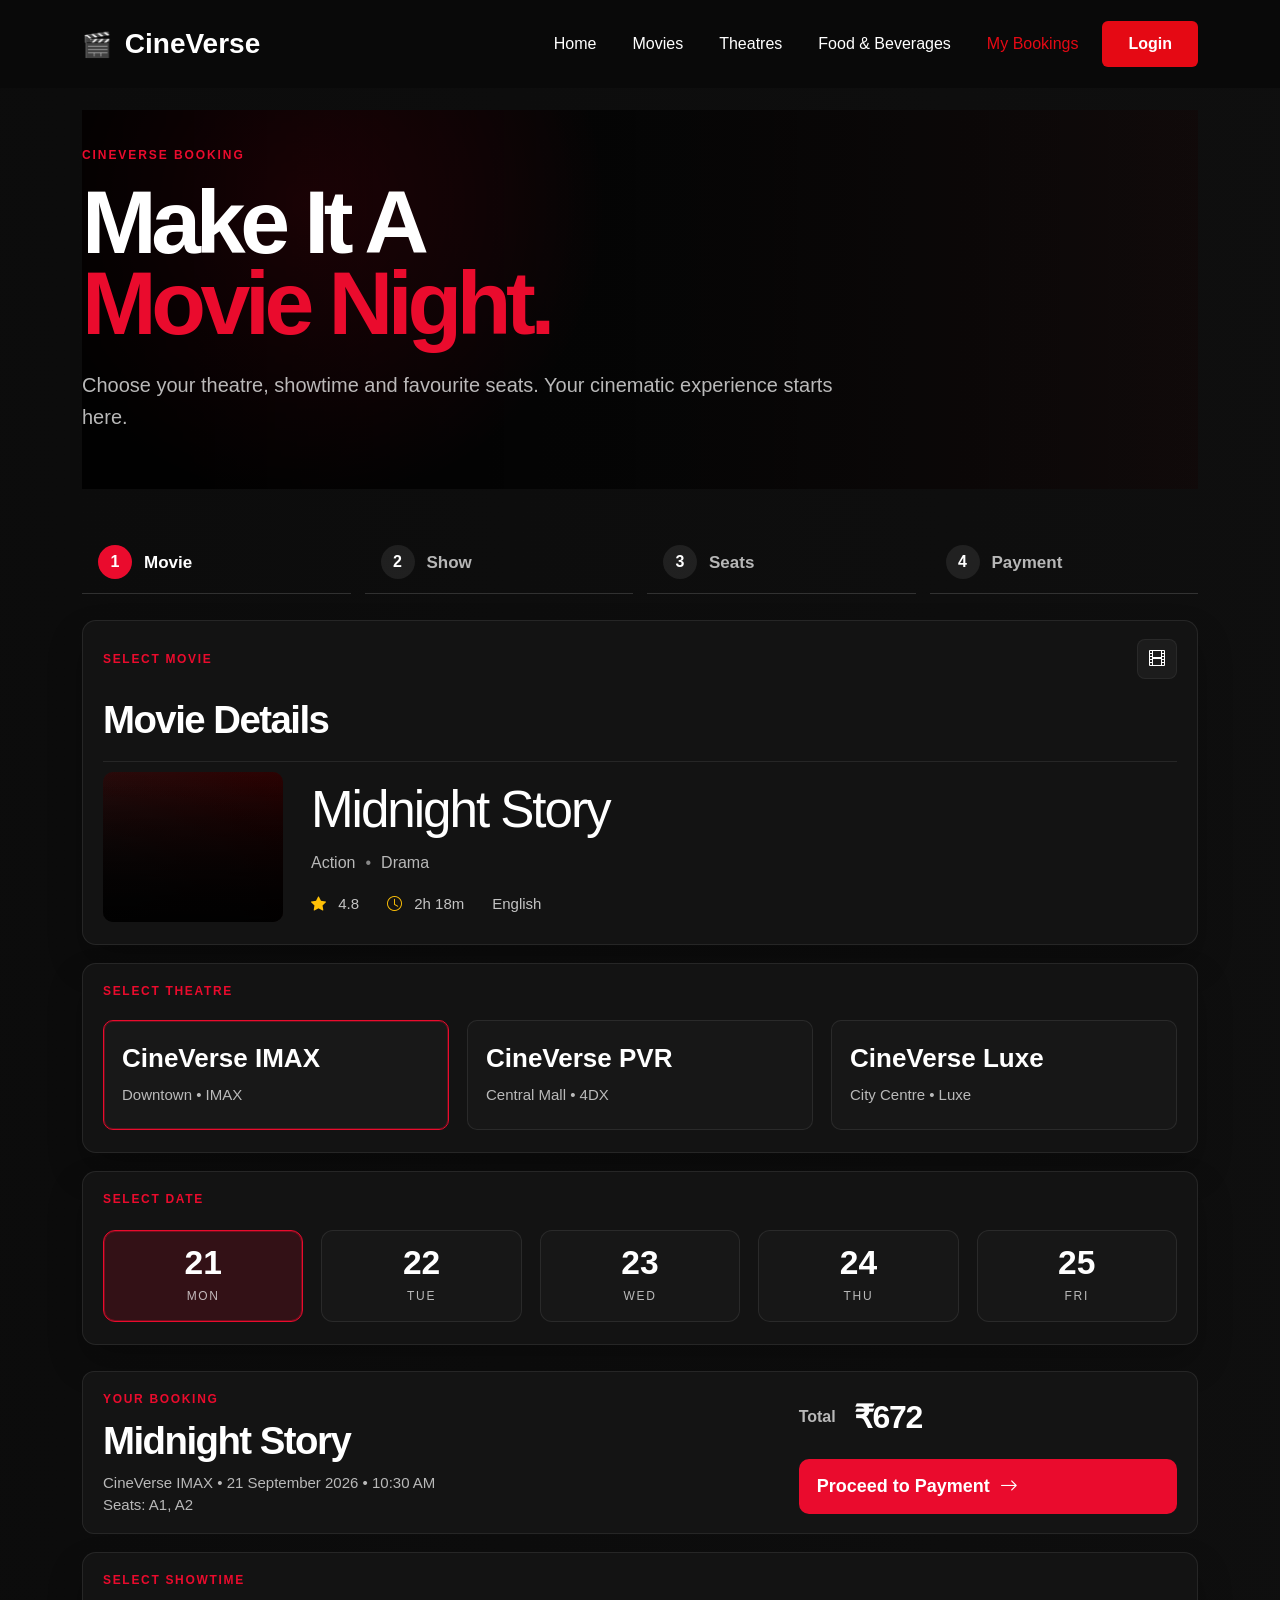
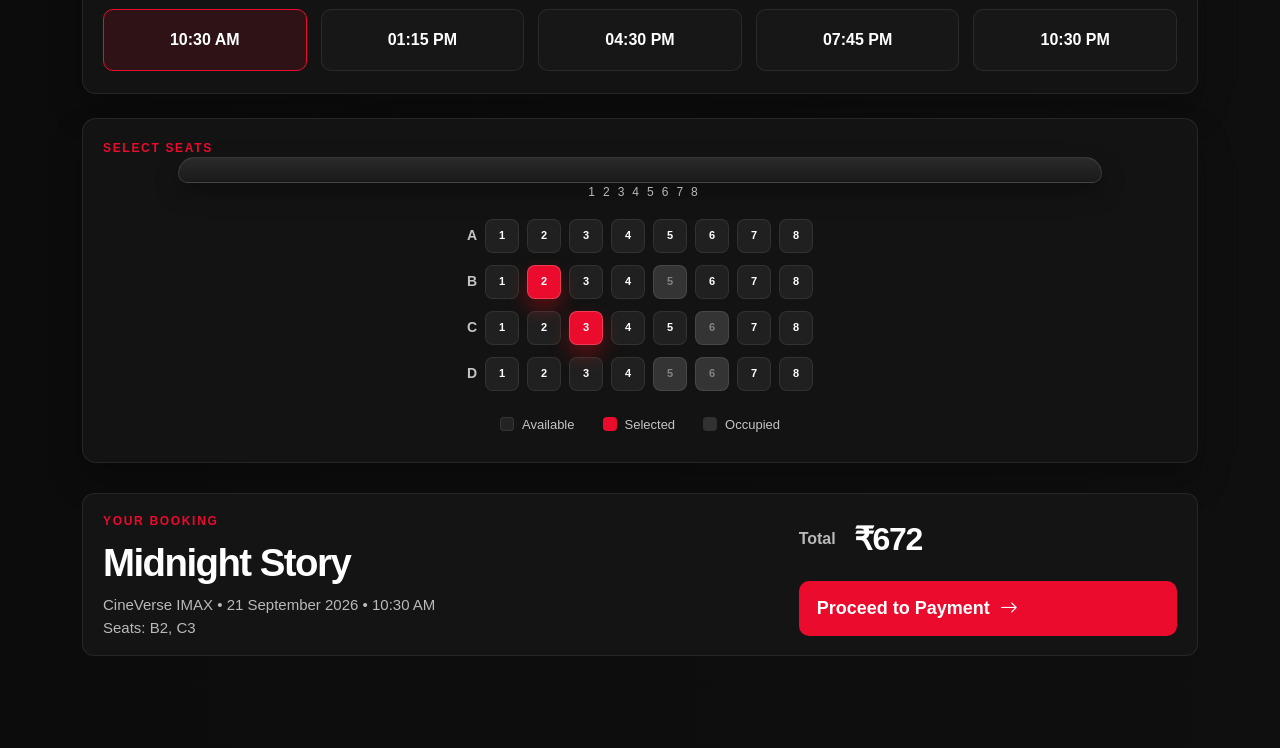
==== commit a914f661: "Merge remote-tracking branch 'origin/development' into feature/movies # Conflicts: #	css/booking.css" ====
--- a/pages/booking.html
+++ b/pages/booking.html
@@ -4,78 +4,289 @@
 <head>
     <meta charset="UTF-8">
     <meta name="viewport" content="width=device-width, initial-scale=1.0">
-
-    <title>CineVerse | Book Tickets</title>
-
-    <link rel="stylesheet" href="../css/movies.css">
+    <title>CineVerse - Booking</title>
+
+    <link rel="stylesheet" href="https://cdn.jsdelivr.net/npm/bootstrap@5.3.3/dist/css/bootstrap.min.css">
+    <link rel="stylesheet" href="https://cdn.jsdelivr.net/npm/bootstrap-icons@1.11.3/font/bootstrap-icons.min.css">
     <link rel="stylesheet" href="../css/booking.css">
 </head>
 
 <body>
-
-    <div class="booking-container">
-
-        <a href="movies.html" class="back-btn">← Back to Movies</a>
-
-        <div class="booking-card">
-
-            <h1>Book Your Tickets 🎬</h1>
-            <p class="booking-subtitle">Complete your movie booking</p>
-
-            <form id="booking-form">
-
-                <div class="form-group">
-                    <label>Selected Movie</label>
-                    <input type="text" id="movie-name" readonly>
-                </div>
-
-                <div class="form-group">
-                    <label>Select Theatre</label>
-                    <select id="theatre" required>
-                        <option value="">Choose Theatre</option>
-                        <option value="PVR Cinemas">PVR Cinemas</option>
-                        <option value="INOX">INOX</option>
-                        <option value="Cinepolis">Cinepolis</option>
-                    </select>
-                </div>
-
-                <div class="form-group">
-                    <label>Select Date</label>
-                    <input type="date" id="booking-date" required>
-                </div>
-
-                <div class="form-group">
-                    <label>Select Show Time</label>
-                    <select id="show-time" required>
-                        <option value="">Choose Show Time</option>
-                        <option value="10:00 AM">10:00 AM</option>
-                        <option value="1:30 PM">1:30 PM</option>
-                        <option value="5:00 PM">5:00 PM</option>
-                        <option value="8:30 PM">8:30 PM</option>
-                    </select>
-                </div>
-
-                <div class="form-group">
-                    <label>Number of Tickets</label>
-                    <input type="number" id="ticket-count" min="1" max="10" value="1" required>
-                </div>
-
-                <div class="price-box">
-                    <p>Price per ticket: ₹200</p>
-                    <h2>Total Amount: ₹<span id="total-price">200</span></h2>
-                </div>
-
-                <button type="submit" class="confirm-btn">
-                    Confirm Booking
-                </button>
-
-            </form>
-
+    <nav class="navbar navbar-expand-lg navbar-dark fixed-top cine-navbar">
+        <div class="container">
+            <a class="navbar-brand cine-logo" href="home.html">
+                <span class="logo-icon">🎬</span>
+                CineVerse
+            </a>
+
+            <button class="navbar-toggler" type="button" data-bs-toggle="collapse" data-bs-target="#mainNavbar" aria-controls="mainNavbar" aria-expanded="false" aria-label="Toggle navigation">
+                <span class="navbar-toggler-icon"></span>
+            </button>
+
+            <div class="collapse navbar-collapse" id="mainNavbar">
+                <ul class="navbar-nav ms-auto align-items-lg-center">
+                    <li class="nav-item">
+                        <a class="nav-link" href="home.html">Home</a>
+                    </li>
+                    <li class="nav-item">
+                        <a class="nav-link" href="movies.html">Movies</a>
+                    </li>
+                    <li class="nav-item">
+                        <a class="nav-link" href="#theatres">Theatres</a>
+                    </li>
+                    <li class="nav-item">
+                        <a class="nav-link" href="food-and-beverages.html">Food &amp; Beverages</a>
+                    </li>
+                    <li class="nav-item">
+                        <a class="nav-link active" href="booking.html">My Bookings</a>
+                    </li>
+                    <li class="nav-item ms-lg-3">
+                        <a class="btn login-btn" href="#">Login</a>
+                    </li>
+                </ul>
+            </div>
         </div>
-
-    </div>
-
-    <script src="../js/booking.js"></script>
-
+    </nav>
+
+    <main class="booking-page">
+        <div class="container">
+            <section class="booking-hero">
+                <div class="hero-content">
+                    <p class="eyebrow">CINEVERSE BOOKING</p>
+                    <h1>Make It A <span>Movie Night.</span></h1>
+                    <p class="subtitle">
+                        Choose your theatre, showtime and favourite seats. Your cinematic experience starts here.
+                    </p>
+                </div>
+            </section>
+
+            <section class="booking-steps">
+                <div class="step active"><span class="step-number">1</span><span>Movie</span></div>
+                <div class="step"><span class="step-number">2</span><span>Show</span></div>
+                <div class="step"><span class="step-number">3</span><span>Seats</span></div>
+                <div class="step"><span class="step-number">4</span><span>Payment</span></div>
+            </section>
+
+            <section class="booking-panel">
+                <div class="panel-header">
+                    <p class="section-tag">SELECT MOVIE</p>
+                    <button class="mini-icon" aria-label="Trailer">
+                        <i class="bi bi-film"></i>
+                    </button>
+                </div>
+
+                <h2 class="panel-title">Movie Details</h2>
+
+                <div class="movie-overview">
+                    <div class="movie-poster">
+                        <div class="poster-art"></div>
+                    </div>
+
+                    <div class="movie-info-block">
+                        <h3>Midnight Story</h3>
+                        <div class="meta-row">
+                            <span>Action</span>
+                            <span class="dot">•</span>
+                            <span>Drama</span>
+                        </div>
+                        <div class="movie-extra-info">
+                            <span><i class="bi bi-star-fill"></i> 4.8</span>
+                            <span><i class="bi bi-clock"></i> 2h 18m</span>
+                            <span>English</span>
+                        </div>
+                    </div>
+                </div>
+            </section>
+
+            <section class="booking-panel">
+                <p class="section-tag">SELECT THEATRE</p>
+                <div class="theatre-grid">
+                    <button class="theatre-card selected">
+                        <h4>CineVerse IMAX</h4>
+                        <span>Downtown • IMAX</span>
+                    </button>
+                    <button class="theatre-card">
+                        <h4>CineVerse PVR</h4>
+                        <span>Central Mall • 4DX</span>
+                    </button>
+                    <button class="theatre-card">
+                        <h4>CineVerse Luxe</h4>
+                        <span>City Centre • Luxe</span>
+                    </button>
+                </div>
+            </section>
+
+            <section class="booking-panel">
+                <p class="section-tag">SELECT DATE</p>
+                <div class="date-grid">
+                    <button class="date-card active">
+                        <strong>21</strong>
+                        <span>MON</span>
+                    </button>
+                    <button class="date-card">
+                        <strong>22</strong>
+                        <span>TUE</span>
+                    </button>
+                    <button class="date-card">
+                        <strong>23</strong>
+                        <span>WED</span>
+                    </button>
+                    <button class="date-card">
+                        <strong>24</strong>
+                        <span>THU</span>
+                    </button>
+                    <button class="date-card">
+                        <strong>25</strong>
+                        <span>FRI</span>
+                    </button>
+                </div>
+            </section>
+
+            <div class="booking-footer-bar">
+                <div class="booking-copy">
+                    <p class="section-tag">YOUR BOOKING</p>
+                    <h3>Midnight Story</h3>
+                    <div class="booking-meta">CineVerse IMAX • 21 September 2026 • 10:30 AM</div>
+                    <div class="booking-seats">Seats: A1, A2</div>
+                </div>
+
+                <div class="booking-price-box">
+                    <span>Total</span>
+                    <strong>₹672</strong>
+                    <button class="checkout-btn">Proceed to Payment <i class="bi bi-arrow-right"></i></button>
+                </div>
+            </div>
+
+            <section class="booking-panel">
+                <p class="section-tag">SELECT SHOWTIME</p>
+                <div class="showtime-grid">
+                    <button class="time-slot active">10:30 AM</button>
+                    <button class="time-slot">01:15 PM</button>
+                    <button class="time-slot">04:30 PM</button>
+                    <button class="time-slot">07:45 PM</button>
+                    <button class="time-slot">10:30 PM</button>
+                </div>
+            </section>
+
+            <section class="booking-panel seat-panel">
+                <p class="section-tag">SELECT SEATS</p>
+                <div class="screen"></div>
+
+                <div class="seat-layout">
+                    <div class="seat-row top-seat-row">
+                        <span></span>
+                        <span>1</span>
+                        <span>2</span>
+                        <span>3</span>
+                        <span>4</span>
+                        <span>5</span>
+                        <span>6</span>
+                        <span>7</span>
+                        <span>8</span>
+                    </div>
+
+                    <div class="seat-row">
+                        <span class="seat-label">A</span>
+                        <button class="seat available" data-seat="A1">1</button>
+                        <button class="seat available" data-seat="A2">2</button>
+                        <button class="seat available" data-seat="A3">3</button>
+                        <button class="seat available" data-seat="A4">4</button>
+                        <button class="seat available" data-seat="A5">5</button>
+                        <button class="seat available" data-seat="A6">6</button>
+                        <button class="seat available" data-seat="A7">7</button>
+                        <button class="seat available" data-seat="A8">8</button>
+                    </div>
+
+                    <div class="seat-row">
+                        <span class="seat-label">B</span>
+                        <button class="seat available" data-seat="B1">1</button>
+                        <button class="seat selected" data-seat="B2">2</button>
+                        <button class="seat available" data-seat="B3">3</button>
+                        <button class="seat available" data-seat="B4">4</button>
+                        <button class="seat occupied" data-seat="B5" disabled>5</button>
+                        <button class="seat available" data-seat="B6">6</button>
+                        <button class="seat available" data-seat="B7">7</button>
+                        <button class="seat available" data-seat="B8">8</button>
+                    </div>
+
+                    <div class="seat-row">
+                        <span class="seat-label">C</span>
+                        <button class="seat available" data-seat="C1">1</button>
+                        <button class="seat available" data-seat="C2">2</button>
+                        <button class="seat selected" data-seat="C3">3</button>
+                        <button class="seat available" data-seat="C4">4</button>
+                        <button class="seat available" data-seat="C5">5</button>
+                        <button class="seat occupied" data-seat="C6" disabled>6</button>
+                        <button class="seat available" data-seat="C7">7</button>
+                        <button class="seat available" data-seat="C8">8</button>
+                    </div>
+
+                    <div class="seat-row">
+                        <span class="seat-label">D</span>
+                        <button class="seat available" data-seat="D1">1</button>
+                        <button class="seat available" data-seat="D2">2</button>
+                        <button class="seat available" data-seat="D3">3</button>
+                        <button class="seat available" data-seat="D4">4</button>
+                        <button class="seat occupied" data-seat="D5" disabled>5</button>
+                        <button class="seat occupied" data-seat="D6" disabled>6</button>
+                        <button class="seat available" data-seat="D7">7</button>
+                        <button class="seat available" data-seat="D8">8</button>
+                    </div>
+                </div>
+
+                <div class="legend">
+                    <span><i class="legend-box available"></i> Available</span>
+                    <span><i class="legend-box selected"></i> Selected</span>
+                    <span><i class="legend-box occupied"></i> Occupied</span>
+                </div>
+            </section>
+
+            <div class="booking-footer-bar final-footer">
+                <div class="booking-copy">
+                    <p class="section-tag">YOUR BOOKING</p>
+                    <h3>Midnight Story</h3>
+                    <div class="booking-meta">CineVerse IMAX • 21 September 2026 • 10:30 AM</div>
+                    <div class="booking-seats">Seats: <span id="summarySeats">A1, A2</span></div>
+                </div>
+
+                <div class="booking-price-box">
+                    <span>Total</span>
+                    <strong id="totalAmount">₹672</strong>
+                    <button class="checkout-btn">Proceed to Payment <i class="bi bi-arrow-right"></i></button>
+                </div>
+            </div>
+        </div>
+    </main>
+
+    <script src="https://cdn.jsdelivr.net/npm/bootstrap@5.3.3/dist/js/bootstrap.bundle.min.js"></script>
+    <script>
+        const seatButtons = document.querySelectorAll('.seat.available, .seat.selected');
+        const summarySeats = document.getElementById('summarySeats');
+        const totalAmount = document.getElementById('totalAmount');
+
+        function updateBookingSummary() {
+            const selectedSeats = [...document.querySelectorAll('.seat.selected')].map(seat => seat.dataset.seat);
+            summarySeats.textContent = selectedSeats.length ? selectedSeats.join(', ') : 'None';
+
+            const ticketPrice = selectedSeats.length * 336;
+            totalAmount.textContent = '₹' + ticketPrice;
+        }
+
+        seatButtons.forEach(button => {
+            button.addEventListener('click', () => {
+                if (button.classList.contains('selected')) {
+                    button.classList.remove('selected');
+                    button.classList.add('available');
+                } else if (!button.disabled) {
+                    button.classList.remove('available');
+                    button.classList.add('selected');
+                }
+                updateBookingSummary();
+            });
+        });
+
+        updateBookingSummary();
+    </script>
 </body>
+
 </html>
--- a/css/booking.css
+++ b/css/booking.css
@@ -1,115 +1,959 @@
+:root {
+    --bg: #070707;
+    --bg-soft: #121212;
+    --panel: rgba(26, 26, 26, 0.95);
+    --panel-alt: rgba(20, 20, 20, 0.98);
+    --panel-border: rgba(255, 255, 255, 0.08);
+    --red: #ea0b2d;
+    --red-dark: #b80722;
+    --text: #ffffff;
+    --muted: rgba(255, 255, 255, 0.72);
+    --dim: rgba(255, 255, 255, 0.48);
+    --seat-available: rgba(255, 255, 255, 0.07);
+    --seat-occupied: rgba(255, 255, 255, 0.13);
+    --seat-selected: #ea0b2d;
+}
+
 * {
+    box-sizing: border-box;
+}
+
+html {
+    scroll-behavior: smooth;
+}
+
+body {
     margin: 0;
-    padding: 0;
-    box-sizing: border-box;
-}
-
-body {
-    background: #141414;
+    background: var(--bg);
+    color: var(--text);
+    font-family: Arial, Helvetica, sans-serif;
+}
+
+img {
+    max-width: 100%;
+    display: block;
+}
+
+a {
+    text-decoration: none;
+}
+
+button {
+    font: inherit;
+    border: none;
+    background: transparent;
+    cursor: pointer;
+}
+
+.container {
+    width: min(1200px, calc(100% - 48px));
+    margin: 0 auto;
+}
+
+.cine-navbar {
+    background: rgba(10, 10, 10, 0.97);
+    padding: 18px 0;
+}
+
+.cine-logo {
+    color: #ffffff !important;
+    font-size: 28px;
+    font-weight: 700;
+}
+
+.cine-logo span {
+    color: #e50914;
+}
+
+.logo-icon {
+    font-size: 24px;
+    margin-right: 5px;
+}
+
+.navbar-nav .nav-link {
+    color: #ffffff;
+    font-size: 16px;
+    font-weight: 500;
+    margin-left: 20px;
+    transition: 0.3s;
+}
+
+.navbar-nav .nav-link:hover,
+.navbar-nav .nav-link.active {
+    color: #e50914;
+}
+
+.login-btn {
+    background: #e50914;
+    color: white !important;
+    padding: 10px 25px;
+    border-radius: 6px;
+    font-weight: 600;
+}
+
+.login-btn:hover {
+    background: #b20710;
+}
+
+.booking-page {
+    background: linear-gradient(90deg, rgba(12, 12, 12, 0.97), rgba(15, 15, 15, 0.97));
+    min-height: calc(100vh - 76px);
+    padding-top: 110px;
+    padding-bottom: 80px;
+}
+
+.booking-hero {
+    position: relative;
+    padding: 18px 0 26px;
+    background: linear-gradient(90deg, rgba(0, 0, 0, 0.85), rgba(0, 0, 0, 0.42), rgba(46, 0, 0, 0.18));
+    border-radius: 0 0 0 0;
+}
+
+.booking-hero::before {
+    content: "";
+    position: absolute;
+    inset: 0 0 0 0;
+    background:
+        linear-gradient(90deg, rgba(0,0,0,0.72), rgba(0,0,0,0.4) 40%, rgba(0,0,0,0.18)),
+        radial-gradient(circle at 20% 25%, rgba(255, 6, 35, 0.22), transparent 32%);
+    z-index: 0;
+}
+
+.hero-content {
+    position: relative;
+    z-index: 1;
+    padding: 18px 0 14px;
+}
+
+.eyebrow {
+    margin: 0 0 18px;
+    color: var(--red);
+    text-transform: uppercase;
+    letter-spacing: 0.16em;
+    font-size: 12px;
+    font-weight: 800;
+}
+
+.booking-hero h1 {
+    margin: 0;
+    font-size: clamp(4rem, 7vw, 9rem);
+    line-height: 0.9;
+    font-weight: 900;
+    letter-spacing: -0.06em;
+    max-width: 820px;
+}
+
+.booking-hero h1 span {
+    display: block;
+    color: var(--red);
+}
+
+.subtitle {
+    margin-top: 26px;
+    max-width: 760px;
+    color: var(--muted);
+    font-size: 20px;
+    line-height: 1.6;
+}
+
+.booking-steps {
+    display: grid;
+    grid-template-columns: repeat(4, minmax(0, 1fr));
+    gap: 14px;
+    margin-top: 30px;
+    margin-bottom: 26px;
+    padding: 12px 0 0;
+}
+
+.step {
+    display: flex;
+    align-items: center;
+    justify-content: flex-start;
+    gap: 12px;
+    color: rgba(255,255,255,0.7);
+    padding: 14px 16px;
+    border-bottom: 1px solid rgba(255,255,255,0.15);
+    font-size: 17px;
+    font-weight: 700;
+}
+
+.step.active {
+    color: var(--text);
+}
+
+.step-number {
+    width: 34px;
+    height: 34px;
+    border-radius: 50%;
+    background: rgba(255, 255, 255, 0.08);
+    color: #fff;
+    display: inline-flex;
+    align-items: center;
+    justify-content: center;
+    font-size: 16px;
+    font-weight: 800;
+}
+
+.step.active .step-number {
+    background: var(--red);
+}
+
+.booking-panel {
+    background: rgba(20, 20, 20, 0.96);
+    border: 1px solid var(--panel-border);
+    border-radius: 14px;
+    padding: 18px 20px 22px;
+    margin-top: 18px;
+    box-shadow: 0 18px 35px rgba(0, 0, 0, 0.24);
+}
+
+.panel-header {
+    display: flex;
+    align-items: center;
+    justify-content: space-between;
+    gap: 12px;
+}
+
+.section-tag {
+    margin: 0;
+    color: var(--red);
+    font-size: 12px;
+    font-weight: 800;
+    letter-spacing: 0.14em;
+    text-transform: uppercase;
+}
+
+.mini-icon {
+    width: 40px;
+    height: 40px;
+    border-radius: 8px;
+    background: rgba(255,255,255,0.04);
+    color: var(--text);
+    border: 1px solid rgba(255,255,255,0.06);
+    display: inline-flex;
+    align-items: center;
+    justify-content: center;
+}
+
+.panel-title {
+    margin: 18px 0 18px;
+    font-size: clamp(2.2rem, 3vw, 3.3rem);
+    font-weight: 700;
+    letter-spacing: -0.04em;
+}
+
+.movie-overview {
+    display: grid;
+    grid-template-columns: 180px 1fr;
+    gap: 28px;
+    align-items: center;
+    padding-top: 10px;
+    border-top: 1px solid rgba(255,255,255,0.08);
+}
+
+.movie-poster {
+    width: 180px;
+    height: 150px;
+    border-radius: 10px;
+    overflow: hidden;
+    background: linear-gradient(180deg, rgba(42, 0, 0, 0.9), rgba(0, 0, 0, 0.7));
+    position: relative;
+}
+
+.poster-art {
+    position: absolute;
+    inset: 0;
+    background:
+        linear-gradient(180deg, rgba(0,0,0,0.15), rgba(0,0,0,0.8)),
+        linear-gradient(90deg, rgba(255,255,255,0.04), rgba(255,0,0,0.06));
+}
+
+.poster-art::before {
+    content: "";
+    position: absolute;
+    inset: 0;
+    background: linear-gradient(180deg, transparent 0%, rgba(0,0,0,0.7) 100%);
+}
+
+.movie-info-block h3 {
+    margin: 0 0 10px;
+    font-size: clamp(2.2rem, 4vw, 3.2rem);
+    letter-spacing: -0.04em;
+}
+
+.meta-row {
+    display: flex;
+    align-items: center;
+    gap: 10px;
+    color: rgba(255,255,255,0.7);
+    font-size: 16px;
+}
+
+.dot {
+    opacity: 0.7;
+}
+
+.movie-extra-info {
+    display: flex;
+    flex-wrap: wrap;
+    gap: 28px;
+    margin-top: 18px;
+    color: rgba(255,255,255,0.75);
+    font-size: 15px;
+}
+
+.movie-extra-info i {
+    color: #ffc107;
+    margin-right: 8px;
+}
+
+.theatre-grid {
+    display: grid;
+    grid-template-columns: repeat(3, minmax(0, 1fr));
+    gap: 18px;
+    margin-top: 20px;
+}
+
+.theatre-card {
+    background: rgba(255,255,255,0.02);
+    border: 1px solid rgba(255,255,255,0.08);
+    border-radius: 10px;
+    padding: 22px 18px;
+    text-align: left;
+    color: var(--text);
+    transition: 0.2s ease;
+}
+
+.theatre-card.selected {
+    border-color: var(--red);
+    box-shadow: inset 0 0 0 1px rgba(234, 11, 45, 0.3);
+}
+
+.theatre-card h4 {
+    margin: 0 0 8px;
+    font-size: 26px;
+    font-weight: 700;
+}
+
+.theatre-card span {
+    color: rgba(255,255,255,0.7);
+    font-size: 15px;
+}
+
+.date-grid {
+    display: grid;
+    grid-template-columns: repeat(5, minmax(0, 1fr));
+    gap: 18px;
+    margin-top: 22px;
+}
+
+.date-card {
+    background: rgba(255,255,255,0.02);
+    border: 1px solid rgba(255,255,255,0.08);
+    border-radius: 12px;
+    min-height: 92px;
+    display: flex;
+    flex-direction: column;
+    align-items: center;
+    justify-content: center;
+    color: var(--text);
+}
+
+.date-card strong {
+    font-size: clamp(2.1rem, 2.6vw, 3rem);
+    line-height: 1;
+    margin-bottom: 8px;
+}
+
+.date-card span {
+    color: rgba(255,255,255,0.7);
+    font-size: 12px;
+    letter-spacing: 0.14em;
+}
+
+.date-card.active {
+    background: rgba(234, 11, 45, 0.15);
+    border-color: var(--red);
+    box-shadow: inset 0 0 0 1px rgba(234, 11, 45, 0.35);
+}
+
+.booking-footer-bar {
+    display: flex;
+    align-items: center;
+    justify-content: space-between;
+    gap: 18px;
+    background: rgba(21, 21, 21, 0.96);
+    border: 1px solid var(--panel-border);
+    border-radius: 12px;
+    padding: 18px 20px 16px;
+    margin-top: 26px;
+}
+
+.booking-copy h3 {
+    margin: 10px 0 8px;
+    font-size: clamp(2rem, 3vw, 3rem);
+    font-weight: 700;
+    letter-spacing: -0.04em;
+}
+
+.booking-meta,
+.booking-seats {
+    color: rgba(255,255,255,0.7);
+    font-size: 15px;
+}
+
+.booking-price-box {
+    display: flex;
+    align-items: center;
+    gap: 18px;
+    flex-wrap: wrap;
+}
+
+.booking-price-box span {
+    color: rgba(255,255,255,0.7);
+    font-size: 16px;
+    font-weight: 600;
+}
+
+.booking-price-box strong {
+    font-size: clamp(2rem, 2.5vw, 2.7rem);
+    color: var(--text);
+    font-weight: 800;
+    letter-spacing: -0.04em;
+}
+
+.checkout-btn {
+    background: var(--red);
     color: white;
-    font-family: Arial, sans-serif;
-}
-
-.booking-container {
-    max-width: 750px;
-    margin: 50px auto;
-    padding: 20px;
-}
-
-.back-btn {
+    border-radius: 10px;
+    padding: 16px 26px;
+    font-weight: 700;
+    font-size: 18px;
+    display: inline-flex;
+    align-items: center;
+    gap: 10px;
+    transition: 0.2s ease;
+}
+
+.checkout-btn:hover {
+    background: var(--red-dark);
+}
+
+.showtime-grid {
+    display: grid;
+    grid-template-columns: repeat(5, minmax(0, 1fr));
+    gap: 14px;
+    margin-top: 20px;
+}
+
+.time-slot {
+    background: rgba(255,255,255,0.02);
+    border: 1px solid rgba(255,255,255,0.08);
+    border-radius: 10px;
+    color: var(--text);
+    padding: 18px 14px;
+    font-weight: 700;
+    font-size: 16px;
+}
+
+.time-slot.active {
+    background: rgba(234, 11, 45, 0.12);
+    border-color: var(--red);
+    color: var(--text);
+}
+
+.seat-panel {
+    padding: 20px 20px 28px;
+    margin-top: 24px;
+}
+
+.screen {
+    width: 100%;
+    height: 6px;
+    background: linear-gradient(90deg, rgba(234, 11, 45, 0.95), rgba(234, 11, 45, 0.7));
+    border-radius: 999px;
+    margin: 28px auto 26px;
+    box-shadow: 0 0 18px rgba(234, 11, 45, 0.8);
+}
+
+.seat-layout {
+    max-width: 640px;
+    margin: 0 auto;
+}
+
+.seat-row {
+    display: grid;
+    grid-template-columns: 18px repeat(8, minmax(28px, 1fr));
+    gap: 10px;
+    align-items: center;
+    margin-bottom: 12px;
+}
+
+.top-seat-row {
+    color: rgba(255,255,255,0.7);
+    font-size: 12px;
+    margin-bottom: 18px;
+    padding-right: 2px;
+}
+
+.seat-label {
+    color: rgba(255,255,255,0.75);
+    font-size: 14px;
+    font-weight: 700;
+}
+
+.seat {
+    width: 100%;
+    min-height: 34px;
+    background: var(--seat-available);
+    border: 1px solid rgba(255,255,255,0.08);
+    border-radius: 8px;
+    color: rgba(255,255,255,0.8);
+    font-size: 12px;
+    font-weight: 700;
+    transition: 0.2s ease;
+}
+
+.seat.selected {
+    background: var(--seat-selected);
+    border-color: rgba(255,255,255,0.2);
+    color: #fff;
+}
+
+.seat.occupied {
+    background: var(--seat-occupied);
+    border-color: rgba(255,255,255,0.05);
+    color: rgba(255,255,255,0.32);
+    cursor: not-allowed;
+}
+
+.legend {
+    display: flex;
+    justify-content: center;
+    gap: 28px;
+    flex-wrap: wrap;
+    margin-top: 24px;
+    color: rgba(255,255,255,0.75);
+    font-size: 13px;
+}
+
+.legend span {
+    display: inline-flex;
+    align-items: center;
+    gap: 8px;
+}
+
+.legend-box {
+    width: 14px;
+    height: 14px;
+    border-radius: 4px;
     display: inline-block;
+}
+
+.legend-box.available {
+    background: var(--seat-available);
+    border: 1px solid rgba(255,255,255,0.08);
+}
+
+.legend-box.selected {
+    background: var(--seat-selected);
+}
+
+.legend-box.occupied {
+    background: var(--seat-occupied);
+}
+
+.final-footer {
+    margin-top: 30px;
+    margin-bottom: 12px;
+}
+
+@media (max-width: 991px) {
+    .main-nav {
+        gap: 18px;
+    }
+
+    .theatre-grid,
+    .date-grid,
+    .showtime-grid {
+        grid-template-columns: repeat(2, minmax(0, 1fr));
+    }
+
+    .booking-footer-bar {
+        flex-direction: column;
+        align-items: flex-start;
+    }
+}
+
+@media (max-width: 767px) {
+    .topbar-inner {
+        flex-direction: column;
+        justify-content: center;
+        gap: 14px;
+        padding: 12px 0;
+    }
+
+    .main-nav {
+        flex-wrap: wrap;
+        justify-content: center;
+    }
+
+    .booking-hero h1 {
+        font-size: clamp(3rem, 18vw, 5rem);
+    }
+
+    .subtitle {
+        font-size: 16px;
+    }
+
+    .booking-steps,
+    .theatre-grid,
+    .date-grid,
+    .showtime-grid {
+        grid-template-columns: 1fr;
+    }
+
+    .movie-overview {
+        grid-template-columns: 1fr;
+    }
+
+    .booking-price-box {
+        width: 100%;
+        justify-content: space-between;
+    }
+
+    .checkout-btn {
+        width: 100%;
+        justify-content: center;
+    }
+}
+    padding: 7px 12px;
+    font-size: 12px;
+    font-weight: 700;
+    letter-spacing: 0.08em;
+    text-transform: uppercase;
+}
+
+.movie-rating {
+    color: var(--warning);
+    font-weight: 700;
+}
+
+.movie-info h2 {
+    font-size: 30px;
+    font-weight: 700;
+    margin-bottom: 6px;
+}
+
+.movie-subtitle {
+    color: var(--text-muted);
+    margin-bottom: 24px;
+}
+
+.movie-stats {
+    display: grid;
+    grid-template-columns: repeat(3, 1fr);
+    gap: 12px;
+    padding-top: 18px;
+    border-top: 1px solid var(--line);
+}
+
+.movie-stats div {
+    display: flex;
+    flex-direction: column;
+    gap: 6px;
+}
+
+.stat-label {
+    color: var(--text-muted);
+    font-size: 12px;
+    letter-spacing: 0.08em;
+}
+
+.selection-panel {
+    padding: 26px 24px;
+}
+
+.panel-header {
+    display: flex;
+    justify-content: space-between;
+    align-items: center;
+    margin-bottom: 18px;
+}
+
+.section-label {
+    color: var(--red);
+    font-size: 12px;
+    font-weight: 700;
+    letter-spacing: 0.12em;
+    margin-bottom: 8px;
+}
+
+.panel-header h3,
+.summary-panel h3 {
+    font-size: 28px;
+    font-weight: 700;
+    margin: 0;
+}
+
+.screen-text {
+    font-size: 12px;
+    letter-spacing: 0.12em;
+    color: var(--text-muted);
+}
+
+.screen-wrapper {
+    margin: 10px 0 25px;
+}
+
+.screen {
+    width: 86%;
+    margin: 0 auto;
+    padding: 12px 0;
+    text-align: center;
+    letter-spacing: 0.25em;
+    font-size: 11px;
+    font-weight: 700;
+    color: #f4f4f4;
+    background: linear-gradient(180deg, rgba(255,255,255,0.1), rgba(255,255,255,0.03));
+    border: 1px solid rgba(255,255,255,0.12);
+    border-radius: 18px 18px 10px 10px;
+    box-shadow: 0 10px 25px rgba(0, 0, 0, 0.28);
+}
+
+.seat-map {
+    display: flex;
+    flex-direction: column;
+    gap: 12px;
+    margin-top: 10px;
+}
+
+.seat-row {
+    display: flex;
+    align-items: center;
+    justify-content: center;
+    gap: 8px;
+}
+
+.row-label {
+    width: 18px;
+    color: var(--text-muted);
+    font-weight: 700;
+    text-align: center;
+}
+
+.seat {
+    width: 34px;
+    height: 34px;
+    border-radius: 8px;
+    display: inline-flex;
+    align-items: center;
+    justify-content: center;
+    font-size: 11px;
+    font-weight: 700;
+    cursor: pointer;
+    transition: 0.2s ease;
+}
+
+.seat:hover {
+    transform: translateY(-2px);
+}
+
+.seat.available {
+    background: rgba(255,255,255,0.06);
+    border: 1px solid rgba(255,255,255,0.08);
+    color: var(--text-soft);
+}
+
+.seat.selected {
+    background: var(--red);
+    color: #fff;
+    box-shadow: 0 10px 20px rgba(229, 9, 20, 0.35);
+}
+
+.seat.occupied {
+    background: rgba(255,255,255,0.14);
+    color: rgba(255,255,255,0.4);
+    cursor: not-allowed;
+    border: 1px solid rgba(255,255,255,0.1);
+}
+
+.seat-legend {
+    display: flex;
+    justify-content: center;
+    gap: 20px;
+    flex-wrap: wrap;
+    margin-top: 24px;
+    color: var(--text-soft);
+    font-size: 13px;
+}
+
+.seat-legend span {
+    display: inline-flex;
+    align-items: center;
+    gap: 8px;
+}
+
+.seat-legend-box {
+    width: 16px;
+    height: 16px;
+    border-radius: 5px;
+    display: inline-block;
+}
+
+.seat-legend-box.available {
+    background: rgba(255,255,255,0.06);
+    border: 1px solid rgba(255,255,255,0.08);
+}
+
+.seat-legend-box.selected {
+    background: var(--red);
+}
+
+.seat-legend-box.occupied {
+    background: rgba(255,255,255,0.14);
+}
+
+.summary-panel {
+    padding: 26px 22px;
+}
+
+.addon-box {
+    margin-top: 18px;
+    padding: 16px 0;
+    border-top: 1px solid var(--line);
+    border-bottom: 1px solid var(--line);
+}
+
+.addon-box h4 {
+    font-size: 18px;
+    margin-bottom: 12px;
+}
+
+.addon-item {
+    display: flex;
+    align-items: center;
+    gap: 10px;
+    padding: 10px 0;
+    color: var(--text-soft);
+    font-size: 14px;
+}
+
+.addon-item input {
+    accent-color: var(--red);
+    width: 16px;
+    height: 16px;
+}
+
+.addon-item span {
+    flex: 1;
+}
+
+.summary-row,
+.ticket-price div,
+.total-row {
+    display: flex;
+    justify-content: space-between;
+    align-items: center;
+    gap: 14px;
+}
+
+.summary-row {
+    padding: 12px 0;
+    border-bottom: 1px solid var(--line);
+    color: var(--text-soft);
+}
+
+.summary-row strong,
+.ticket-price strong,
+.total-row strong {
+    color: var(--text-main);
+}
+
+.ticket-price {
+    margin-top: 24px;
+    padding: 18px 0;
+    border-top: 1px solid var(--line);
+    border-bottom: 1px solid var(--line);
+    display: flex;
+    flex-direction: column;
+    gap: 12px;
+}
+
+.ticket-price div {
+    color: var(--text-soft);
+}
+
+.total-row {
+    padding: 22px 0 18px;
+    font-size: 20px;
+    font-weight: 700;
+}
+
+.checkout-btn {
+    width: 100%;
+    background: var(--red);
     color: white;
-    text-decoration: none;
-    margin-bottom: 25px;
-    font-size: 16px;
-}
-
-.back-btn:hover {
-    color: #e50914;
-}
-
-.booking-card {
-    background: #222;
-    padding: 35px;
-    border-radius: 12px;
-    box-shadow: 0 5px 25px rgba(0, 0, 0, 0.4);
-}
-
-.booking-card h1 {
-    font-size: 30px;
-    margin-bottom: 10px;
-}
-
-.booking-subtitle {
-    color: #aaa;
-    margin-bottom: 30px;
-}
-
-.form-group {
-    margin-bottom: 22px;
-}
-
-.form-group label {
-    display: block;
-    margin-bottom: 10px;
-    font-weight: bold;
-}
-
-.form-group input,
-.form-group select {
-    width: 100%;
-    padding: 13px;
-    background: #333;
-    color: white;
-    border: 1px solid #555;
-    border-radius: 6px;
-    font-size: 15px;
-}
-
-.form-group input:focus,
-.form-group select:focus {
-    outline: none;
-    border-color: #e50914;
-}
-
-.price-box {
-    background: #333;
-    padding: 20px;
-    border-radius: 8px;
-    margin: 25px 0;
-}
-
-.price-box p {
-    color: #ccc;
-    margin-bottom: 10px;
-}
-
-.price-box h2 {
-    color: #e50914;
-}
-
-.confirm-btn {
-    width: 100%;
-    padding: 15px;
-    background: #e50914;
-    color: white;
-    border: none;
-    border-radius: 6px;
-    font-size: 17px;
-    font-weight: bold;
-    cursor: pointer;
-}
-
-.confirm-btn:hover {
-    background: #b00610;
-}
-
-@media (max-width: 600px) {
-    .booking-card {
-        padding: 22px;
-    }
-
-    .booking-card h1 {
-        font-size: 24px;
+    padding: 14px 18px;
+    border-radius: 10px;
+    font-weight: 700;
+    transition: 0.3s;
+}
+
+.checkout-btn:hover {
+    background: var(--red-dark);
+    transform: translateY(-2px);
+}
+
+@media (max-width: 991px) {
+    .booking-layout {
+        grid-template-columns: 1fr;
+    }
+
+    .movie-card-panel {
+        order: 1;
+    }
+
+    .selection-panel {
+        order: 2;
+    }
+
+    .summary-panel {
+        order: 3;
+    }
+}
+
+@media (max-width: 767px) {
+    .booking-page {
+        padding-top: 60px;
+    }
+
+    .hero-content {
+        padding-top: 110px;
+    }
+
+    .hero-content h1 {
+        font-size: 42px;
+    }
+
+    .control-heading {
+        flex-direction: column;
+        align-items: flex-start;
+    }
+
+    .seat {
+        width: 28px;
+        height: 28px;
+        font-size: 10px;
+    }
+
+    .panel-header {
+        flex-direction: column;
+        align-items: flex-start;
+        gap: 8px;
+    }
+
+    .movie-stats {
+        grid-template-columns: 1fr;
     }
 }
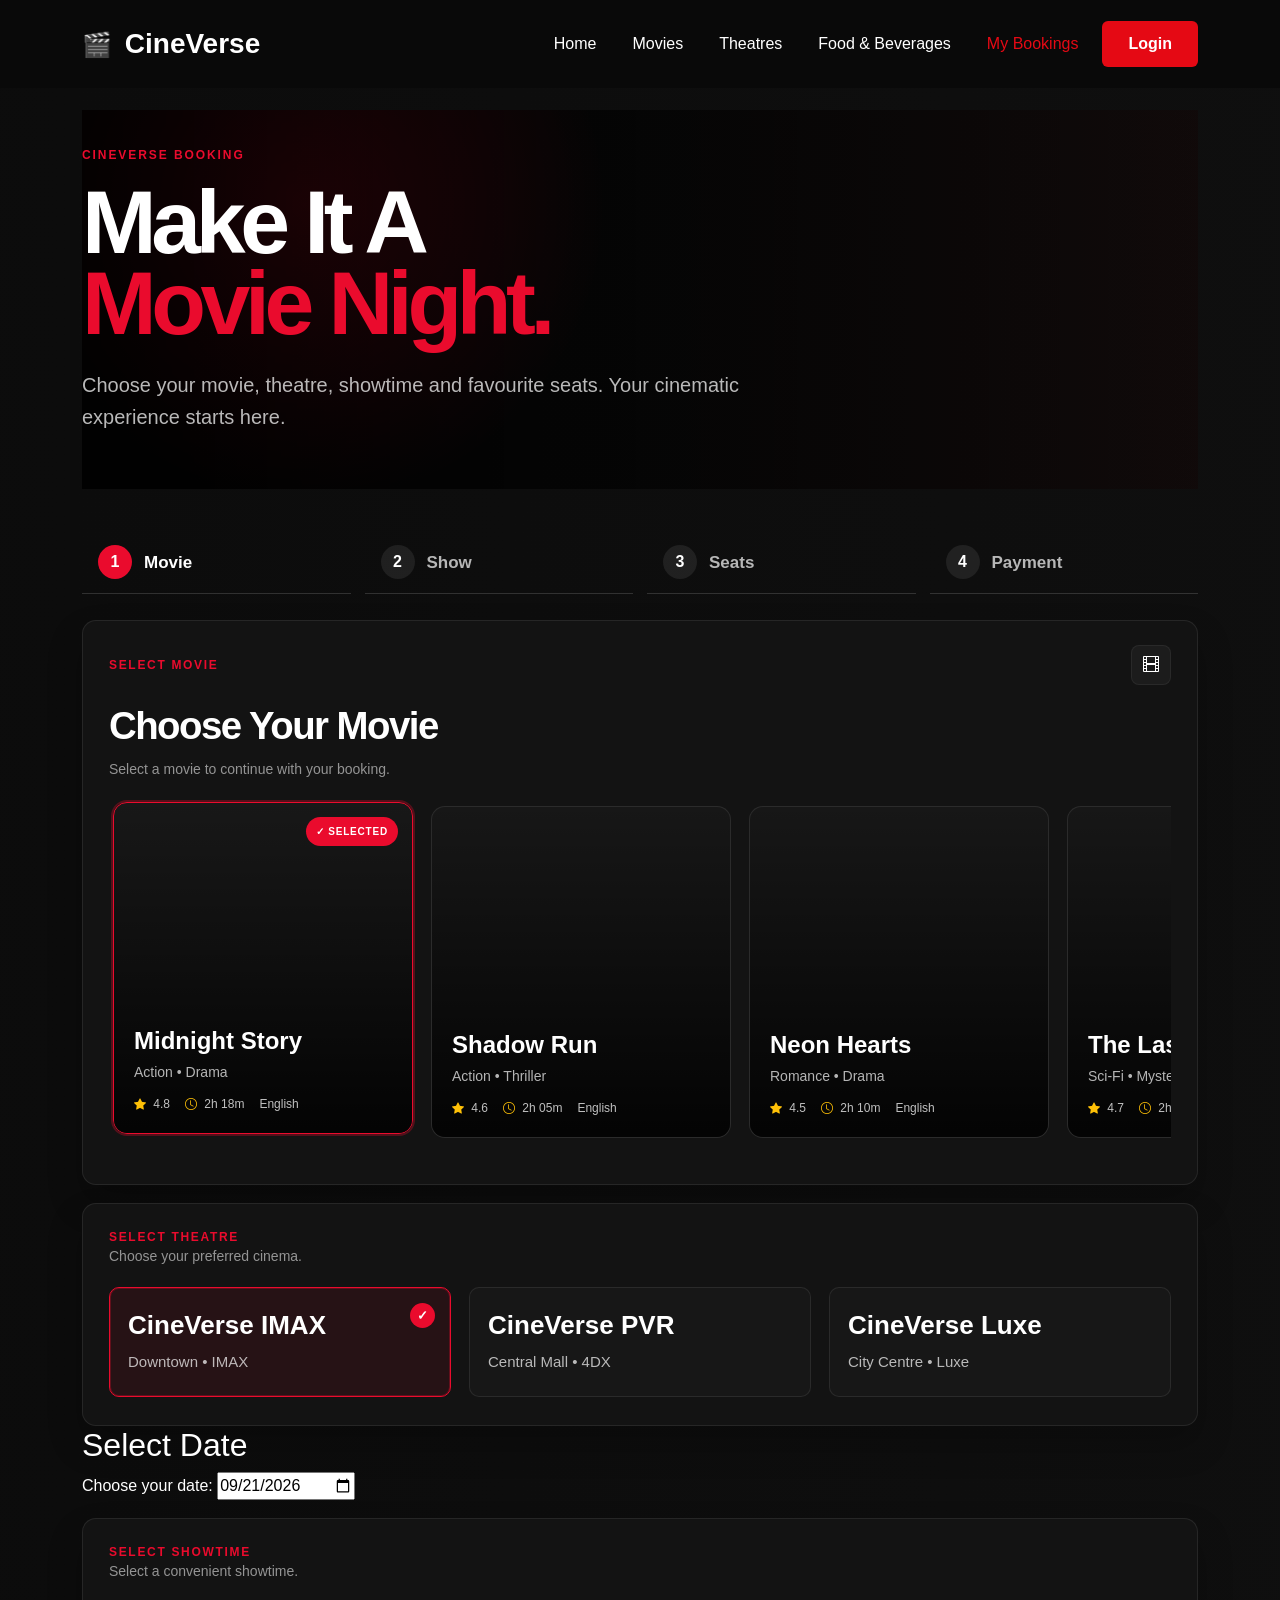
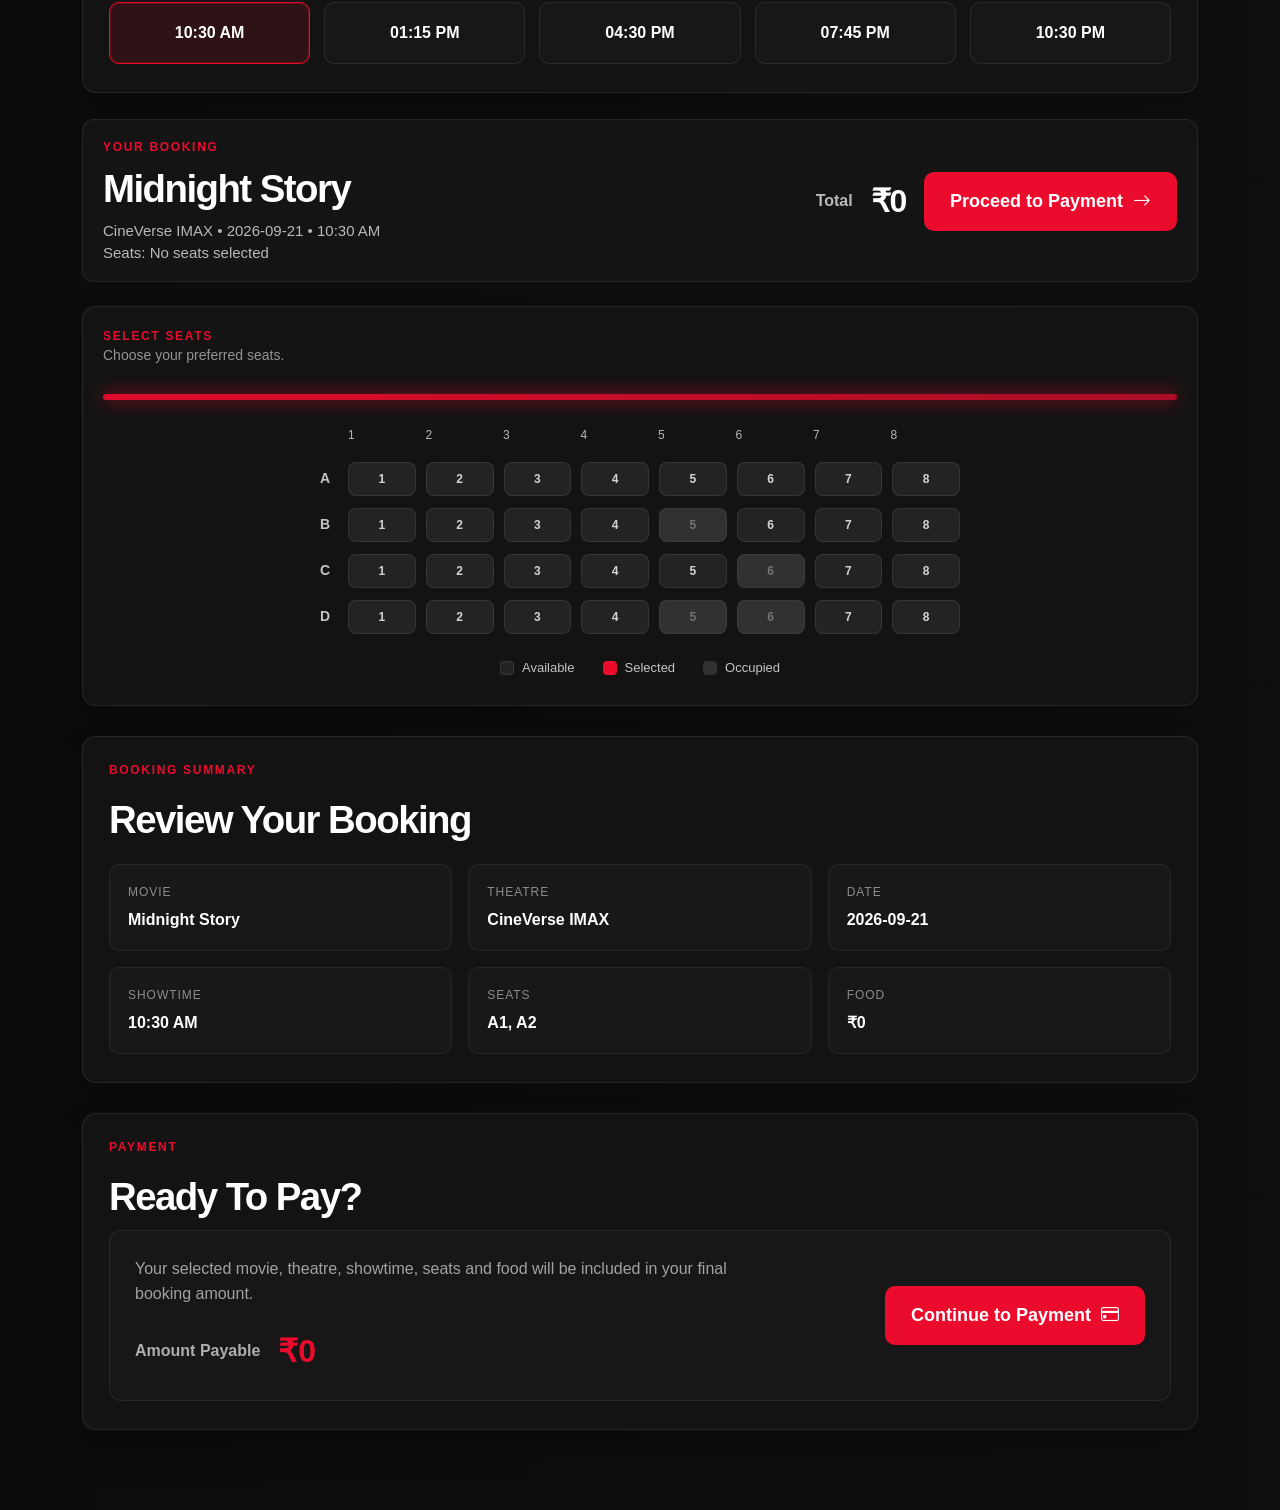
==== commit 9396abe2: "updates  movie booking page" ====
--- a/pages/booking.html
+++ b/pages/booking.html
@@ -4,289 +4,1426 @@
 <head>
     <meta charset="UTF-8">
     <meta name="viewport" content="width=device-width, initial-scale=1.0">
+
     <title>CineVerse - Booking</title>
 
-    <link rel="stylesheet" href="https://cdn.jsdelivr.net/npm/bootstrap@5.3.3/dist/css/bootstrap.min.css">
-    <link rel="stylesheet" href="https://cdn.jsdelivr.net/npm/bootstrap-icons@1.11.3/font/bootstrap-icons.min.css">
+    <!-- Bootstrap -->
+    <link rel="stylesheet"
+        href="https://cdn.jsdelivr.net/npm/bootstrap@5.3.3/dist/css/bootstrap.min.css">
+
+    <!-- Bootstrap Icons -->
+    <link rel="stylesheet"
+        href="https://cdn.jsdelivr.net/npm/bootstrap-icons@1.11.3/font/bootstrap-icons.min.css">
+
+    <!-- Booking CSS -->
     <link rel="stylesheet" href="../css/booking.css">
 </head>
 
+
 <body>
-    <nav class="navbar navbar-expand-lg navbar-dark fixed-top cine-navbar">
-        <div class="container">
-            <a class="navbar-brand cine-logo" href="home.html">
-                <span class="logo-icon">🎬</span>
-                CineVerse
-            </a>
-
-            <button class="navbar-toggler" type="button" data-bs-toggle="collapse" data-bs-target="#mainNavbar" aria-controls="mainNavbar" aria-expanded="false" aria-label="Toggle navigation">
-                <span class="navbar-toggler-icon"></span>
-            </button>
-
-            <div class="collapse navbar-collapse" id="mainNavbar">
-                <ul class="navbar-nav ms-auto align-items-lg-center">
-                    <li class="nav-item">
-                        <a class="nav-link" href="home.html">Home</a>
-                    </li>
-                    <li class="nav-item">
-                        <a class="nav-link" href="movies.html">Movies</a>
-                    </li>
-                    <li class="nav-item">
-                        <a class="nav-link" href="#theatres">Theatres</a>
-                    </li>
-                    <li class="nav-item">
-                        <a class="nav-link" href="food-and-beverages.html">Food &amp; Beverages</a>
-                    </li>
-                    <li class="nav-item">
-                        <a class="nav-link active" href="booking.html">My Bookings</a>
-                    </li>
-                    <li class="nav-item ms-lg-3">
-                        <a class="btn login-btn" href="#">Login</a>
-                    </li>
-                </ul>
+
+<!-- =====================================================
+                     NAVBAR
+===================================================== -->
+
+<nav class="navbar navbar-expand-lg navbar-dark fixed-top cine-navbar">
+
+    <div class="container">
+
+        <a class="navbar-brand cine-logo" href="home.html">
+            <span class="logo-icon">🎬</span>
+            CineVerse
+        </a>
+
+
+        <button class="navbar-toggler"
+                type="button"
+                data-bs-toggle="collapse"
+                data-bs-target="#mainNavbar">
+
+            <span class="navbar-toggler-icon"></span>
+
+        </button>
+
+
+        <div class="collapse navbar-collapse" id="mainNavbar">
+
+            <ul class="navbar-nav ms-auto align-items-lg-center">
+
+                <li class="nav-item">
+                    <a class="nav-link" href="home.html">
+                        Home
+                    </a>
+                </li>
+
+                <li class="nav-item">
+                    <a class="nav-link" href="movies.html">
+                        Movies
+                    </a>
+                </li>
+
+                <li class="nav-item">
+                    <a class="nav-link" href="#theatres">
+                        Theatres
+                    </a>
+                </li>
+
+                <li class="nav-item">
+                    <a class="nav-link"
+                       href="food-and-beverages.html">
+                        Food &amp; Beverages
+                    </a>
+                </li>
+
+                <li class="nav-item">
+                    <a class="nav-link active"
+                       href="booking.html">
+                        My Bookings
+                    </a>
+                </li>
+
+                <li class="nav-item ms-lg-3">
+
+                    <a class="btn login-btn" href="#">
+                        Login
+                    </a>
+
+                </li>
+
+            </ul>
+
+        </div>
+
+    </div>
+
+</nav>
+
+
+
+<!-- =====================================================
+                  MAIN BOOKING PAGE
+===================================================== -->
+
+<main class="booking-page">
+
+<div class="container">
+
+
+<!-- =====================================================
+                         HERO
+===================================================== -->
+
+<section class="booking-hero">
+
+    <div class="hero-content">
+
+        <p class="eyebrow">
+            CINEVERSE BOOKING
+        </p>
+
+        <h1>
+            Make It A <span>Movie Night.</span>
+        </h1>
+
+        <p class="subtitle">
+            Choose your movie, theatre, showtime and favourite seats.
+            Your cinematic experience starts here.
+        </p>
+
+    </div>
+
+</section>
+
+
+
+<!-- =====================================================
+                    BOOKING STEPS
+===================================================== -->
+
+<div class="booking-steps">
+
+    <a href="#movie-selection"
+       class="step active">
+
+        <span class="step-number">
+            1
+        </span>
+
+        <span>
+            Movie
+        </span>
+
+    </a>
+
+
+    <a href="#show-selection"
+       class="step">
+
+        <span class="step-number">
+            2
+        </span>
+
+        <span>
+            Show
+        </span>
+
+    </a>
+
+
+    <a href="#seat-selection"
+       class="step">
+
+        <span class="step-number">
+            3
+        </span>
+
+        <span>
+            Seats
+        </span>
+
+    </a>
+
+
+    <a href="#payment-section"
+       class="step">
+
+        <span class="step-number">
+            4
+        </span>
+
+        <span>
+            Payment
+        </span>
+
+    </a>
+
+</div>
+
+
+
+<!-- =====================================================
+                    MOVIE SELECTION
+===================================================== -->
+
+<section class="booking-panel"
+         id="movie-selection">
+
+    <div class="panel-header">
+
+        <p class="section-tag">
+            SELECT MOVIE
+        </p>
+
+        <span class="mini-icon">
+            <i class="bi bi-film"></i>
+        </span>
+
+    </div>
+
+
+    <h2 class="panel-title">
+        Choose Your Movie
+    </h2>
+
+
+    <p class="selection-help">
+        Select a movie to continue with your booking.
+    </p>
+
+
+
+    <!-- MOVIE HORIZONTAL SCROLL -->
+
+    <div class="movie-scroll">
+
+
+        <!-- MOVIE 1 -->
+
+        <label class="movie-card">
+
+            <input type="radio"
+                   name="movie"
+                   value="Midnight Story"
+                   checked>
+
+
+            <div class="movie-card-content">
+
+                <div class="movie-poster-image midnight-story">
+                </div>
+
+
+                <div class="movie-card-info">
+
+                    <h3>
+                        Midnight Story
+                    </h3>
+
+                    <p>
+                        Action • Drama
+                    </p>
+
+
+                    <div class="movie-small-info">
+
+                        <span>
+                            <i class="bi bi-star-fill"></i>
+                            4.8
+                        </span>
+
+                        <span>
+                            <i class="bi bi-clock"></i>
+                            2h 18m
+                        </span>
+
+                        <span>
+                            English
+                        </span>
+
+                    </div>
+
+                </div>
+
             </div>
+
+        </label>
+
+
+
+        <!-- MOVIE 2 -->
+
+        <label class="movie-card">
+
+            <input type="radio"
+                   name="movie"
+                   value="Shadow Run">
+
+
+            <div class="movie-card-content">
+
+                <div class="movie-poster-image shadow-run">
+                </div>
+
+
+                <div class="movie-card-info">
+
+                    <h3>
+                        Shadow Run
+                    </h3>
+
+                    <p>
+                        Action • Thriller
+                    </p>
+
+
+                    <div class="movie-small-info">
+
+                        <span>
+                            <i class="bi bi-star-fill"></i>
+                            4.6
+                        </span>
+
+                        <span>
+                            <i class="bi bi-clock"></i>
+                            2h 05m
+                        </span>
+
+                        <span>
+                            English
+                        </span>
+
+                    </div>
+
+                </div>
+
+            </div>
+
+        </label>
+
+
+
+        <!-- MOVIE 3 -->
+
+        <label class="movie-card">
+
+            <input type="radio"
+                   name="movie"
+                   value="Neon Hearts">
+
+
+            <div class="movie-card-content">
+
+                <div class="movie-poster-image neon-hearts">
+                </div>
+
+
+                <div class="movie-card-info">
+
+                    <h3>
+                        Neon Hearts
+                    </h3>
+
+                    <p>
+                        Romance • Drama
+                    </p>
+
+
+                    <div class="movie-small-info">
+
+                        <span>
+                            <i class="bi bi-star-fill"></i>
+                            4.5
+                        </span>
+
+                        <span>
+                            <i class="bi bi-clock"></i>
+                            2h 10m
+                        </span>
+
+                        <span>
+                            English
+                        </span>
+
+                    </div>
+
+                </div>
+
+            </div>
+
+        </label>
+
+
+
+        <!-- MOVIE 4 -->
+
+        <label class="movie-card">
+
+            <input type="radio"
+                   name="movie"
+                   value="The Last Signal">
+
+
+            <div class="movie-card-content">
+
+                <div class="movie-poster-image last-signal">
+                </div>
+
+
+                <div class="movie-card-info">
+
+                    <h3>
+                        The Last Signal
+                    </h3>
+
+                    <p>
+                        Sci-Fi • Mystery
+                    </p>
+
+
+                    <div class="movie-small-info">
+
+                        <span>
+                            <i class="bi bi-star-fill"></i>
+                            4.7
+                        </span>
+
+                        <span>
+                            <i class="bi bi-clock"></i>
+                            2h 22m
+                        </span>
+
+                        <span>
+                            English
+                        </span>
+
+                    </div>
+
+                </div>
+
+            </div>
+
+        </label>
+
+
+
+        <!-- MOVIE 5 -->
+
+        <label class="movie-card">
+
+            <input type="radio"
+                   name="movie"
+                   value="Dark Horizon">
+
+
+            <div class="movie-card-content">
+
+                <div class="movie-poster-image dark-horizon">
+                </div>
+
+
+                <div class="movie-card-info">
+
+                    <h3>
+                        Dark Horizon
+                    </h3>
+
+                    <p>
+                        Horror • Thriller
+                    </p>
+
+
+                    <div class="movie-small-info">
+
+                        <span>
+                            <i class="bi bi-star-fill"></i>
+                            4.4
+                        </span>
+
+                        <span>
+                            <i class="bi bi-clock"></i>
+                            1h 58m
+                        </span>
+
+                        <span>
+                            English
+                        </span>
+
+                    </div>
+
+                </div>
+
+            </div>
+
+        </label>
+
+    </div>
+
+</section>
+
+
+
+<!-- =====================================================
+                    THEATRE SELECTION
+===================================================== -->
+
+<section class="booking-panel"
+         id="theatres">
+
+    <p class="section-tag">
+        SELECT THEATRE
+    </p>
+
+
+    <p class="selection-help">
+        Choose your preferred cinema.
+    </p>
+
+
+    <div class="theatre-grid">
+
+
+        <!-- THEATRE 1 -->
+
+        <label class="theatre-card">
+
+            <input type="radio"
+                   name="theatre"
+                   value="CineVerse IMAX"
+                   checked>
+
+
+            <div>
+
+                <h4>
+                    CineVerse IMAX
+                </h4>
+
+                <span>
+                    Downtown • IMAX
+                </span>
+
+            </div>
+
+        </label>
+
+
+
+        <!-- THEATRE 2 -->
+
+        <label class="theatre-card">
+
+            <input type="radio"
+                   name="theatre"
+                   value="CineVerse PVR">
+
+
+            <div>
+
+                <h4>
+                    CineVerse PVR
+                </h4>
+
+                <span>
+                    Central Mall • 4DX
+                </span>
+
+            </div>
+
+        </label>
+
+
+
+        <!-- THEATRE 3 -->
+
+        <label class="theatre-card">
+
+            <input type="radio"
+                   name="theatre"
+                   value="CineVerse Luxe">
+
+
+            <div>
+
+                <h4>
+                    CineVerse Luxe
+                </h4>
+
+                <span>
+                    City Centre • Luxe
+                </span>
+
+            </div>
+
+        </label>
+
+    </div>
+
+</section>
+
+
+
+<!-- =====================================================
+                      DATE SELECTION
+===================================================== -->
+<!-- DATE SELECTION -->
+<section class="booking-section">
+
+    <h2>Select Date</h2>
+
+    <div class="date-picker">
+
+        <label for="bookingDate">Choose your date:</label>
+
+        <input 
+            type="date" 
+            id="bookingDate" 
+            name="date"
+            value="2026-09-21"
+            min="2026-09-21"
+        >
+
+    </div>
+
+</section>
+<!-- =====================================================
+                     SHOWTIME SELECTION
+===================================================== -->
+
+<section class="booking-panel"
+         id="show-selection">
+
+    <p class="section-tag">
+        SELECT SHOWTIME
+    </p>
+
+
+    <p class="selection-help">
+        Select a convenient showtime.
+    </p>
+
+
+    <div class="showtime-grid">
+
+
+        <label class="time-slot">
+
+            <input type="radio"
+                   name="showtime"
+                   value="10:30 AM"
+                   checked>
+
+            <span>
+                10:30 AM
+            </span>
+
+        </label>
+
+
+
+        <label class="time-slot">
+
+            <input type="radio"
+                   name="showtime"
+                   value="01:15 PM">
+
+            <span>
+                01:15 PM
+            </span>
+
+        </label>
+
+
+
+        <label class="time-slot">
+
+            <input type="radio"
+                   name="showtime"
+                   value="04:30 PM">
+
+            <span>
+                04:30 PM
+            </span>
+
+        </label>
+
+
+
+        <label class="time-slot">
+
+            <input type="radio"
+                   name="showtime"
+                   value="07:45 PM">
+
+            <span>
+                07:45 PM
+            </span>
+
+        </label>
+
+
+
+        <label class="time-slot">
+
+            <input type="radio"
+                   name="showtime"
+                   value="10:30 PM">
+
+            <span>
+                10:30 PM
+            </span>
+
+        </label>
+
+    </div>
+
+</section>
+
+
+
+<!-- =====================================================
+                  BOOKING INFORMATION BAR
+===================================================== -->
+
+<div class="booking-footer-bar">
+
+
+    <div class="booking-copy">
+
+        <p class="section-tag">
+            YOUR BOOKING
+        </p>
+
+
+        <h3 id="bookingMovie">
+            Midnight Story
+        </h3>
+
+
+        <div class="booking-meta"
+             id="bookingDetails">
+
+            CineVerse IMAX •
+            21 September 2026 •
+            10:30 AM
+
         </div>
-    </nav>
-
-    <main class="booking-page">
-        <div class="container">
-            <section class="booking-hero">
-                <div class="hero-content">
-                    <p class="eyebrow">CINEVERSE BOOKING</p>
-                    <h1>Make It A <span>Movie Night.</span></h1>
-                    <p class="subtitle">
-                        Choose your theatre, showtime and favourite seats. Your cinematic experience starts here.
-                    </p>
-                </div>
-            </section>
-
-            <section class="booking-steps">
-                <div class="step active"><span class="step-number">1</span><span>Movie</span></div>
-                <div class="step"><span class="step-number">2</span><span>Show</span></div>
-                <div class="step"><span class="step-number">3</span><span>Seats</span></div>
-                <div class="step"><span class="step-number">4</span><span>Payment</span></div>
-            </section>
-
-            <section class="booking-panel">
-                <div class="panel-header">
-                    <p class="section-tag">SELECT MOVIE</p>
-                    <button class="mini-icon" aria-label="Trailer">
-                        <i class="bi bi-film"></i>
-                    </button>
-                </div>
-
-                <h2 class="panel-title">Movie Details</h2>
-
-                <div class="movie-overview">
-                    <div class="movie-poster">
-                        <div class="poster-art"></div>
-                    </div>
-
-                    <div class="movie-info-block">
-                        <h3>Midnight Story</h3>
-                        <div class="meta-row">
-                            <span>Action</span>
-                            <span class="dot">•</span>
-                            <span>Drama</span>
-                        </div>
-                        <div class="movie-extra-info">
-                            <span><i class="bi bi-star-fill"></i> 4.8</span>
-                            <span><i class="bi bi-clock"></i> 2h 18m</span>
-                            <span>English</span>
-                        </div>
-                    </div>
-                </div>
-            </section>
-
-            <section class="booking-panel">
-                <p class="section-tag">SELECT THEATRE</p>
-                <div class="theatre-grid">
-                    <button class="theatre-card selected">
-                        <h4>CineVerse IMAX</h4>
-                        <span>Downtown • IMAX</span>
-                    </button>
-                    <button class="theatre-card">
-                        <h4>CineVerse PVR</h4>
-                        <span>Central Mall • 4DX</span>
-                    </button>
-                    <button class="theatre-card">
-                        <h4>CineVerse Luxe</h4>
-                        <span>City Centre • Luxe</span>
-                    </button>
-                </div>
-            </section>
-
-            <section class="booking-panel">
-                <p class="section-tag">SELECT DATE</p>
-                <div class="date-grid">
-                    <button class="date-card active">
-                        <strong>21</strong>
-                        <span>MON</span>
-                    </button>
-                    <button class="date-card">
-                        <strong>22</strong>
-                        <span>TUE</span>
-                    </button>
-                    <button class="date-card">
-                        <strong>23</strong>
-                        <span>WED</span>
-                    </button>
-                    <button class="date-card">
-                        <strong>24</strong>
-                        <span>THU</span>
-                    </button>
-                    <button class="date-card">
-                        <strong>25</strong>
-                        <span>FRI</span>
-                    </button>
-                </div>
-            </section>
-
-            <div class="booking-footer-bar">
-                <div class="booking-copy">
-                    <p class="section-tag">YOUR BOOKING</p>
-                    <h3>Midnight Story</h3>
-                    <div class="booking-meta">CineVerse IMAX • 21 September 2026 • 10:30 AM</div>
-                    <div class="booking-seats">Seats: A1, A2</div>
-                </div>
-
-                <div class="booking-price-box">
-                    <span>Total</span>
-                    <strong>₹672</strong>
-                    <button class="checkout-btn">Proceed to Payment <i class="bi bi-arrow-right"></i></button>
-                </div>
+
+
+        <div class="booking-seats">
+
+            Seats:
+            <span id="summarySeats">
+                A1, A2
+            </span>
+
+        </div>
+
+    </div>
+
+
+
+    <div class="booking-price-box">
+
+        <span>
+            Total
+        </span>
+
+
+        <strong id="totalAmount">
+            ₹672
+        </strong>
+
+
+        <a href="#payment-section"
+           class="checkout-btn">
+
+            Proceed to Payment
+
+            <i class="bi bi-arrow-right"></i>
+
+        </a>
+
+    </div>
+
+</div>
+
+
+
+<!-- =====================================================
+                      SEAT SELECTION
+===================================================== -->
+
+<section class="booking-panel seat-panel"
+         id="seat-selection">
+
+    <p class="section-tag">
+        SELECT SEATS
+    </p>
+
+
+    <p class="selection-help">
+        Choose your preferred seats.
+    </p>
+
+
+    <div class="screen"></div>
+
+
+    <div class="seat-layout">
+
+
+        <!-- COLUMN NUMBERS -->
+
+        <div class="seat-row top-seat-row">
+
+            <span></span>
+
+            <span>1</span>
+            <span>2</span>
+            <span>3</span>
+            <span>4</span>
+            <span>5</span>
+            <span>6</span>
+            <span>7</span>
+            <span>8</span>
+
+        </div>
+
+
+
+        <!-- ROW A -->
+
+        <div class="seat-row">
+
+            <span class="seat-label">
+                A
+            </span>
+
+
+            <input type="checkbox"
+                   id="A1">
+
+            <label class="seat available"
+                   for="A1"
+                   data-seat="A1">
+                1
+            </label>
+
+
+            <input type="checkbox"
+                   id="A2">
+
+            <label class="seat available"
+                   for="A2"
+                   data-seat="A2">
+                2
+            </label>
+
+
+            <input type="checkbox"
+                   id="A3">
+
+            <label class="seat available"
+                   for="A3"
+                   data-seat="A3">
+                3
+            </label>
+
+
+            <input type="checkbox"
+                   id="A4">
+
+            <label class="seat available"
+                   for="A4"
+                   data-seat="A4">
+                4
+            </label>
+
+
+            <input type="checkbox"
+                   id="A5">
+
+            <label class="seat available"
+                   for="A5"
+                   data-seat="A5">
+                5
+            </label>
+
+
+            <input type="checkbox"
+                   id="A6">
+
+            <label class="seat available"
+                   for="A6"
+                   data-seat="A6">
+                6
+            </label>
+
+
+            <input type="checkbox"
+                   id="A7">
+
+            <label class="seat available"
+                   for="A7"
+                   data-seat="A7">
+                7
+            </label>
+
+
+            <input type="checkbox"
+                   id="A8">
+
+            <label class="seat available"
+                   for="A8"
+                   data-seat="A8">
+                8
+            </label>
+
+        </div>
+
+
+
+        <!-- ROW B -->
+
+        <div class="seat-row">
+
+            <span class="seat-label">
+                B
+            </span>
+
+
+            <input type="checkbox"
+                   id="B1">
+
+            <label class="seat available"
+                   for="B1"
+                   data-seat="B1">
+                1
+            </label>
+
+
+            <input type="checkbox"
+                   id="B2">
+
+            <label class="seat available"
+                   for="B2"
+                   data-seat="B2">
+                2
+            </label>
+
+
+            <input type="checkbox"
+                   id="B3">
+
+            <label class="seat available"
+                   for="B3"
+                   data-seat="B3">
+                3
+            </label>
+
+
+            <input type="checkbox"
+                   id="B4">
+
+            <label class="seat available"
+                   for="B4"
+                   data-seat="B4">
+                4
+            </label>
+
+
+            <input type="checkbox"
+                   id="B5"
+                   disabled>
+
+            <label class="seat occupied"
+                   for="B5"
+                   data-seat="B5">
+                5
+            </label>
+
+
+            <input type="checkbox"
+                   id="B6">
+
+            <label class="seat available"
+                   for="B6"
+                   data-seat="B6">
+                6
+            </label>
+
+
+            <input type="checkbox"
+                   id="B7">
+
+            <label class="seat available"
+                   for="B7"
+                   data-seat="B7">
+                7
+            </label>
+
+
+            <input type="checkbox"
+                   id="B8">
+
+            <label class="seat available"
+                   for="B8"
+                   data-seat="B8">
+                8
+            </label>
+
+        </div>
+
+
+
+        <!-- ROW C -->
+
+        <div class="seat-row">
+
+            <span class="seat-label">
+                C
+            </span>
+
+
+            <input type="checkbox"
+                   id="C1">
+
+            <label class="seat available"
+                   for="C1"
+                   data-seat="C1">
+                1
+            </label>
+
+
+            <input type="checkbox"
+                   id="C2">
+
+            <label class="seat available"
+                   for="C2"
+                   data-seat="C2">
+                2
+            </label>
+
+
+            <input type="checkbox"
+                   id="C3">
+
+            <label class="seat available"
+                   for="C3"
+                   data-seat="C3">
+                3
+            </label>
+
+
+            <input type="checkbox"
+                   id="C4">
+
+            <label class="seat available"
+                   for="C4"
+                   data-seat="C4">
+                4
+            </label>
+
+
+            <input type="checkbox"
+                   id="C5">
+
+            <label class="seat available"
+                   for="C5"
+                   data-seat="C5">
+                5
+            </label>
+
+
+            <input type="checkbox"
+                   id="C6"
+                   disabled>
+
+            <label class="seat occupied"
+                   for="C6"
+                   data-seat="C6">
+                6
+            </label>
+
+
+            <input type="checkbox"
+                   id="C7">
+
+            <label class="seat available"
+                   for="C7"
+                   data-seat="C7">
+                7
+            </label>
+
+
+            <input type="checkbox"
+                   id="C8">
+
+            <label class="seat available"
+                   for="C8"
+                   data-seat="C8">
+                8
+            </label>
+
+        </div>
+
+
+
+        <!-- ROW D -->
+
+        <div class="seat-row">
+
+            <span class="seat-label">
+                D
+            </span>
+
+
+            <input type="checkbox"
+                   id="D1">
+
+            <label class="seat available"
+                   for="D1"
+                   data-seat="D1">
+                1
+            </label>
+
+
+            <input type="checkbox"
+                   id="D2">
+
+            <label class="seat available"
+                   for="D2"
+                   data-seat="D2">
+                2
+            </label>
+
+
+            <input type="checkbox"
+                   id="D3">
+
+            <label class="seat available"
+                   for="D3"
+                   data-seat="D3">
+                3
+            </label>
+
+
+            <input type="checkbox"
+                   id="D4">
+
+            <label class="seat available"
+                   for="D4"
+                   data-seat="D4">
+                4
+            </label>
+
+
+            <input type="checkbox"
+                   id="D5"
+                   disabled>
+
+            <label class="seat occupied"
+                   for="D5"
+                   data-seat="D5">
+                5
+            </label>
+
+
+            <input type="checkbox"
+                   id="D6"
+                   disabled>
+
+            <label class="seat occupied"
+                   for="D6"
+                   data-seat="D6">
+                6
+            </label>
+
+
+            <input type="checkbox"
+                   id="D7">
+
+            <label class="seat available"
+                   for="D7"
+                   data-seat="D7">
+                7
+            </label>
+
+
+            <input type="checkbox"
+                   id="D8">
+
+            <label class="seat available"
+                   for="D8"
+                   data-seat="D8">
+                8
+            </label>
+
+        </div>
+
+    </div>
+
+
+
+    <!-- SEAT LEGEND -->
+
+    <div class="legend">
+
+        <span>
+
+            <i class="legend-box available"></i>
+
+            Available
+
+        </span>
+
+
+        <span>
+
+            <i class="legend-box selected"></i>
+
+            Selected
+
+        </span>
+
+
+        <span>
+
+            <i class="legend-box occupied"></i>
+
+            Occupied
+
+        </span>
+
+    </div>
+
+</section>
+
+
+
+<!-- =====================================================
+                    BOOKING SUMMARY
+===================================================== -->
+
+<section class="booking-panel final-summary">
+
+    <p class="section-tag">
+        BOOKING SUMMARY
+    </p>
+
+
+    <h2 class="panel-title">
+        Review Your Booking
+    </h2>
+
+
+    <div class="summary-grid">
+
+
+        <div>
+
+            <span>
+                Movie
+            </span>
+
+            <strong id="summaryMovie">
+                Midnight Story
+            </strong>
+
+        </div>
+
+
+        <div>
+
+            <span>
+                Theatre
+            </span>
+
+            <strong id="summaryTheatre">
+                CineVerse IMAX
+            </strong>
+
+        </div>
+
+
+        <div>
+
+            <span>
+                Date
+            </span>
+
+            <strong id="summaryDate">
+                21 September 2026
+            </strong>
+
+        </div>
+
+
+        <div>
+
+            <span>
+                Showtime
+            </span>
+
+            <strong id="summaryShowtime">
+                10:30 AM
+            </strong>
+
+        </div>
+
+
+        <div>
+
+            <span>
+                Seats
+            </span>
+
+            <strong id="summarySeats">
+                A1, A2
+            </strong>
+
+        </div>
+
+
+        <div>
+
+            <span>
+                Food
+            </span>
+
+            <strong id="summaryFood">
+                ₹0
+            </strong>
+
+        </div>
+
+    </div>
+
+</section>
+
+
+
+<!-- =====================================================
+                       PAYMENT
+===================================================== -->
+
+<section class="booking-panel payment-panel"
+         id="payment-section">
+
+    <p class="section-tag">
+        PAYMENT
+    </p>
+
+
+    <h2 class="panel-title">
+        Ready To Pay?
+    </h2>
+
+
+    <div class="payment-box">
+
+
+        <div class="payment-info">
+
+            <p>
+                Your selected movie, theatre, showtime,
+                seats and food will be included in your
+                final booking amount.
+            </p>
+
+
+            <div class="payment-total">
+
+                <span>
+                    Amount Payable
+                </span>
+
+
+                <strong id="paymentTotal">
+                    ₹672
+                </strong>
+
             </div>
 
-            <section class="booking-panel">
-                <p class="section-tag">SELECT SHOWTIME</p>
-                <div class="showtime-grid">
-                    <button class="time-slot active">10:30 AM</button>
-                    <button class="time-slot">01:15 PM</button>
-                    <button class="time-slot">04:30 PM</button>
-                    <button class="time-slot">07:45 PM</button>
-                    <button class="time-slot">10:30 PM</button>
-                </div>
-            </section>
-
-            <section class="booking-panel seat-panel">
-                <p class="section-tag">SELECT SEATS</p>
-                <div class="screen"></div>
-
-                <div class="seat-layout">
-                    <div class="seat-row top-seat-row">
-                        <span></span>
-                        <span>1</span>
-                        <span>2</span>
-                        <span>3</span>
-                        <span>4</span>
-                        <span>5</span>
-                        <span>6</span>
-                        <span>7</span>
-                        <span>8</span>
-                    </div>
-
-                    <div class="seat-row">
-                        <span class="seat-label">A</span>
-                        <button class="seat available" data-seat="A1">1</button>
-                        <button class="seat available" data-seat="A2">2</button>
-                        <button class="seat available" data-seat="A3">3</button>
-                        <button class="seat available" data-seat="A4">4</button>
-                        <button class="seat available" data-seat="A5">5</button>
-                        <button class="seat available" data-seat="A6">6</button>
-                        <button class="seat available" data-seat="A7">7</button>
-                        <button class="seat available" data-seat="A8">8</button>
-                    </div>
-
-                    <div class="seat-row">
-                        <span class="seat-label">B</span>
-                        <button class="seat available" data-seat="B1">1</button>
-                        <button class="seat selected" data-seat="B2">2</button>
-                        <button class="seat available" data-seat="B3">3</button>
-                        <button class="seat available" data-seat="B4">4</button>
-                        <button class="seat occupied" data-seat="B5" disabled>5</button>
-                        <button class="seat available" data-seat="B6">6</button>
-                        <button class="seat available" data-seat="B7">7</button>
-                        <button class="seat available" data-seat="B8">8</button>
-                    </div>
-
-                    <div class="seat-row">
-                        <span class="seat-label">C</span>
-                        <button class="seat available" data-seat="C1">1</button>
-                        <button class="seat available" data-seat="C2">2</button>
-                        <button class="seat selected" data-seat="C3">3</button>
-                        <button class="seat available" data-seat="C4">4</button>
-                        <button class="seat available" data-seat="C5">5</button>
-                        <button class="seat occupied" data-seat="C6" disabled>6</button>
-                        <button class="seat available" data-seat="C7">7</button>
-                        <button class="seat available" data-seat="C8">8</button>
-                    </div>
-
-                    <div class="seat-row">
-                        <span class="seat-label">D</span>
-                        <button class="seat available" data-seat="D1">1</button>
-                        <button class="seat available" data-seat="D2">2</button>
-                        <button class="seat available" data-seat="D3">3</button>
-                        <button class="seat available" data-seat="D4">4</button>
-                        <button class="seat occupied" data-seat="D5" disabled>5</button>
-                        <button class="seat occupied" data-seat="D6" disabled>6</button>
-                        <button class="seat available" data-seat="D7">7</button>
-                        <button class="seat available" data-seat="D8">8</button>
-                    </div>
-                </div>
-
-                <div class="legend">
-                    <span><i class="legend-box available"></i> Available</span>
-                    <span><i class="legend-box selected"></i> Selected</span>
-                    <span><i class="legend-box occupied"></i> Occupied</span>
-                </div>
-            </section>
-
-            <div class="booking-footer-bar final-footer">
-                <div class="booking-copy">
-                    <p class="section-tag">YOUR BOOKING</p>
-                    <h3>Midnight Story</h3>
-                    <div class="booking-meta">CineVerse IMAX • 21 September 2026 • 10:30 AM</div>
-                    <div class="booking-seats">Seats: <span id="summarySeats">A1, A2</span></div>
-                </div>
-
-                <div class="booking-price-box">
-                    <span>Total</span>
-                    <strong id="totalAmount">₹672</strong>
-                    <button class="checkout-btn">Proceed to Payment <i class="bi bi-arrow-right"></i></button>
-                </div>
-            </div>
         </div>
-    </main>
-
-    <script src="https://cdn.jsdelivr.net/npm/bootstrap@5.3.3/dist/js/bootstrap.bundle.min.js"></script>
-    <script>
-        const seatButtons = document.querySelectorAll('.seat.available, .seat.selected');
-        const summarySeats = document.getElementById('summarySeats');
-        const totalAmount = document.getElementById('totalAmount');
-
-        function updateBookingSummary() {
-            const selectedSeats = [...document.querySelectorAll('.seat.selected')].map(seat => seat.dataset.seat);
-            summarySeats.textContent = selectedSeats.length ? selectedSeats.join(', ') : 'None';
-
-            const ticketPrice = selectedSeats.length * 336;
-            totalAmount.textContent = '₹' + ticketPrice;
-        }
-
-        seatButtons.forEach(button => {
-            button.addEventListener('click', () => {
-                if (button.classList.contains('selected')) {
-                    button.classList.remove('selected');
-                    button.classList.add('available');
-                } else if (!button.disabled) {
-                    button.classList.remove('available');
-                    button.classList.add('selected');
-                }
-                updateBookingSummary();
-            });
-        });
-
-        updateBookingSummary();
-    </script>
+
+
+        <a href="#payment-section"
+           class="checkout-btn">
+
+            Continue to Payment
+
+            <i class="bi bi-credit-card"></i>
+
+        </a>
+
+    </div>
+
+</section>
+
+
+</div>
+
+</main>
+
+
+
+<!-- =====================================================
+                   BOOTSTRAP JAVASCRIPT
+===================================================== -->
+
+<script src="https://cdn.jsdelivr.net/npm/bootstrap@5.3.3/dist/js/bootstrap.bundle.min.js">
+</script>
+
+
+<!-- =====================================================
+                   YOUR JAVASCRIPT
+===================================================== -->
+
+<script src="../js/booking.js">
+</script>
+
+
 </body>
 
 </html>
--- a/css/booking.css
+++ b/css/booking.css
@@ -2,17 +2,19 @@
     --bg: #070707;
     --bg-soft: #121212;
     --panel: rgba(26, 26, 26, 0.95);
-    --panel-alt: rgba(20, 20, 20, 0.98);
-    --panel-border: rgba(255, 255, 255, 0.08);
     --red: #ea0b2d;
     --red-dark: #b80722;
     --text: #ffffff;
     --muted: rgba(255, 255, 255, 0.72);
     --dim: rgba(255, 255, 255, 0.48);
+
     --seat-available: rgba(255, 255, 255, 0.07);
     --seat-occupied: rgba(255, 255, 255, 0.13);
     --seat-selected: #ea0b2d;
 }
+
+
+/* ================= GLOBAL ================= */
 
 * {
     box-sizing: border-box;
@@ -40,15 +42,18 @@
 
 button {
     font: inherit;
-    border: none;
-    background: transparent;
-    cursor: pointer;
-}
+}
+
+
+/* ================= CONTAINER ================= */
 
 .container {
     width: min(1200px, calc(100% - 48px));
     margin: 0 auto;
 }
+
+
+/* ================= NAVBAR ================= */
 
 .cine-navbar {
     background: rgba(10, 10, 10, 0.97);
@@ -95,51 +100,96 @@
     background: #b20710;
 }
 
+
+/* ================= MAIN PAGE ================= */
+
 .booking-page {
-    background: linear-gradient(90deg, rgba(12, 12, 12, 0.97), rgba(15, 15, 15, 0.97));
+    background:
+        linear-gradient(
+            90deg,
+            rgba(12, 12, 12, 0.97),
+            rgba(15, 15, 15, 0.97)
+        );
+
     min-height: calc(100vh - 76px);
+
     padding-top: 110px;
     padding-bottom: 80px;
 }
 
+
+/* ================= HERO ================= */
+
 .booking-hero {
     position: relative;
+
     padding: 18px 0 26px;
-    background: linear-gradient(90deg, rgba(0, 0, 0, 0.85), rgba(0, 0, 0, 0.42), rgba(46, 0, 0, 0.18));
-    border-radius: 0 0 0 0;
+
+    background:
+        linear-gradient(
+            90deg,
+            rgba(0, 0, 0, 0.85),
+            rgba(0, 0, 0, 0.42),
+            rgba(46, 0, 0, 0.18)
+        );
 }
 
 .booking-hero::before {
     content: "";
+
     position: absolute;
-    inset: 0 0 0 0;
-    background:
-        linear-gradient(90deg, rgba(0,0,0,0.72), rgba(0,0,0,0.4) 40%, rgba(0,0,0,0.18)),
-        radial-gradient(circle at 20% 25%, rgba(255, 6, 35, 0.22), transparent 32%);
+
+    inset: 0;
+
+    background:
+        linear-gradient(
+            90deg,
+            rgba(0,0,0,0.72),
+            rgba(0,0,0,0.4) 40%,
+            rgba(0,0,0,0.18)
+        ),
+
+        radial-gradient(
+            circle at 20% 25%,
+            rgba(255, 6, 35, 0.22),
+            transparent 32%
+        );
+
     z-index: 0;
 }
 
 .hero-content {
     position: relative;
     z-index: 1;
+
     padding: 18px 0 14px;
 }
 
 .eyebrow {
     margin: 0 0 18px;
+
     color: var(--red);
+
     text-transform: uppercase;
+
     letter-spacing: 0.16em;
+
     font-size: 12px;
+
     font-weight: 800;
 }
 
 .booking-hero h1 {
     margin: 0;
+
     font-size: clamp(4rem, 7vw, 9rem);
+
     line-height: 0.9;
+
     font-weight: 900;
+
     letter-spacing: -0.06em;
+
     max-width: 820px;
 }
 
@@ -150,31 +200,65 @@
 
 .subtitle {
     margin-top: 26px;
+
     max-width: 760px;
+
     color: var(--muted);
+
     font-size: 20px;
+
     line-height: 1.6;
 }
+
+
+/* ================= BOOKING STEPS ================= */
 
 .booking-steps {
     display: grid;
-    grid-template-columns: repeat(4, minmax(0, 1fr));
+
+    grid-template-columns:
+        repeat(4, minmax(0, 1fr));
+
     gap: 14px;
+
     margin-top: 30px;
+
     margin-bottom: 26px;
+
     padding: 12px 0 0;
 }
 
 .step {
     display: flex;
+
     align-items: center;
+
     justify-content: flex-start;
+
     gap: 12px;
+
     color: rgba(255,255,255,0.7);
+
     padding: 14px 16px;
-    border-bottom: 1px solid rgba(255,255,255,0.15);
+
+    border-bottom:
+        1px solid rgba(255,255,255,0.15);
+
     font-size: 17px;
+
     font-weight: 700;
+
+    transition: 0.25s ease;
+
+    cursor: pointer;
+}
+
+.step:hover {
+    color: white;
+
+    border-bottom-color: var(--red);
+
+    transform: translateY(-2px);
 }
 
 .step.active {
@@ -184,776 +268,1211 @@
 .step-number {
     width: 34px;
     height: 34px;
+
     border-radius: 50%;
-    background: rgba(255, 255, 255, 0.08);
+
+    background:
+        rgba(255, 255, 255, 0.08);
+
     color: #fff;
+
     display: inline-flex;
+
     align-items: center;
+
     justify-content: center;
+
     font-size: 16px;
+
     font-weight: 800;
+
+    flex-shrink: 0;
+}
+
+.step:hover .step-number {
+    background: var(--red);
 }
 
 .step.active .step-number {
     background: var(--red);
 }
 
+
+/* ================= BOOKING PANEL ================= */
+
 .booking-panel {
-    background: rgba(20, 20, 20, 0.96);
-    border: 1px solid var(--panel-border);
+    background:
+        rgba(20, 20, 20, 0.96);
+
+    border:
+        1px solid rgba(255,255,255,0.08);
+
     border-radius: 14px;
-    padding: 18px 20px 22px;
+
+    padding: 24px 26px 28px;
+
     margin-top: 18px;
-    box-shadow: 0 18px 35px rgba(0, 0, 0, 0.24);
+
+    box-shadow:
+        0 18px 35px rgba(0, 0, 0, 0.24);
+
+    scroll-margin-top: 110px;
 }
 
 .panel-header {
     display: flex;
+
     align-items: center;
+
     justify-content: space-between;
+
     gap: 12px;
 }
 
 .section-tag {
     margin: 0;
+
     color: var(--red);
+
     font-size: 12px;
+
     font-weight: 800;
+
     letter-spacing: 0.14em;
+
     text-transform: uppercase;
 }
 
 .mini-icon {
     width: 40px;
     height: 40px;
+
     border-radius: 8px;
-    background: rgba(255,255,255,0.04);
+
+    background:
+        rgba(255,255,255,0.04);
+
     color: var(--text);
-    border: 1px solid rgba(255,255,255,0.06);
+
+    border:
+        1px solid rgba(255,255,255,0.06);
+
     display: inline-flex;
+
     align-items: center;
+
     justify-content: center;
 }
 
 .panel-title {
-    margin: 18px 0 18px;
-    font-size: clamp(2.2rem, 3vw, 3.3rem);
+    margin: 18px 0 10px;
+
+    font-size:
+        clamp(2.2rem, 3vw, 3.3rem);
+
     font-weight: 700;
+
     letter-spacing: -0.04em;
 }
 
-.movie-overview {
-    display: grid;
-    grid-template-columns: 180px 1fr;
-    gap: 28px;
-    align-items: center;
-    padding-top: 10px;
-    border-top: 1px solid rgba(255,255,255,0.08);
-}
-
-.movie-poster {
-    width: 180px;
-    height: 150px;
+.selection-help {
+    color: rgba(255,255,255,0.55);
+
+    font-size: 14px;
+
+    margin: 0 0 18px;
+}
+
+
+/* ================================================= */
+/* MOVIE SCROLL */
+/* ================================================= */
+
+.movie-scroll {
+    display: flex;
+
+    gap: 18px;
+
+    overflow-x: auto;
+
+    padding:
+        8px 4px 18px;
+
+    scroll-behavior: smooth;
+
+    scrollbar-width: thin;
+
+    scrollbar-color:
+        var(--red)
+        rgba(255,255,255,0.08);
+}
+
+.movie-scroll::-webkit-scrollbar {
+    height: 7px;
+}
+
+.movie-scroll::-webkit-scrollbar-track {
+    background: rgba(255,255,255,0.05);
+
     border-radius: 10px;
+}
+
+.movie-scroll::-webkit-scrollbar-thumb {
+    background: var(--red);
+
+    border-radius: 10px;
+}
+
+
+/* ================= MOVIE CARD ================= */
+
+.movie-card {
+    position: relative;
+
+    min-width: 300px;
+
+    max-width: 300px;
+
+    cursor: pointer;
+
+    display: block;
+}
+
+.movie-card input {
+    display: none;
+}
+
+.movie-card-content {
+    border:
+        1px solid rgba(255,255,255,0.08);
+
+    border-radius: 14px;
+
     overflow: hidden;
-    background: linear-gradient(180deg, rgba(42, 0, 0, 0.9), rgba(0, 0, 0, 0.7));
+
+    background:
+        rgba(255,255,255,0.025);
+
+    transition:
+        0.25s ease;
+
     position: relative;
 }
 
-.poster-art {
+
+/* Movie image */
+
+.movie-poster-image {
+    width: 100%;
+
+    height: 330px;
+
+    background-size: cover;
+
+    background-position: center;
+
+    position: relative;
+}
+
+
+/* Dark gradient over poster */
+
+.movie-poster-image::after {
+    content: "";
+
     position: absolute;
+
     inset: 0;
-    background:
-        linear-gradient(180deg, rgba(0,0,0,0.15), rgba(0,0,0,0.8)),
-        linear-gradient(90deg, rgba(255,255,255,0.04), rgba(255,0,0,0.06));
-}
-
-.poster-art::before {
-    content: "";
+
+    background:
+        linear-gradient(
+            180deg,
+            rgba(0,0,0,0.05),
+            rgba(0,0,0,0.85)
+        );
+}
+
+
+/* Movie images */
+
+.midnight-story {
+    background-image:
+        url("https://images.unsplash.com/photo-1489599849927-2ee91cede3ba?auto=format&fit=crop&w=900&q=80");
+}
+
+.shadow-run {
+    background-image:
+        url("https://images.unsplash.com/photo-1485846234645-a62644f84728?auto=format&fit=crop&w=900&q=80");
+}
+
+.neon-hearts {
+    background-image:
+        url("https://images.unsplash.com/photo-1517604931442-7e0c8ed2963c?auto=format&fit=crop&w=900&q=80");
+}
+
+.last-signal {
+    background-image:
+        url("https://images.unsplash.com/photo-1536440136628-849c177e76a1?auto=format&fit=crop&w=900&q=80");
+}
+
+.dark-horizon {
+    background-image:
+        url("https://images.unsplash.com/photo-1500534623283-312aade485b7?auto=format&fit=crop&w=900&q=80");
+}
+
+
+/* Movie information */
+
+.movie-card-info {
     position: absolute;
-    inset: 0;
-    background: linear-gradient(180deg, transparent 0%, rgba(0,0,0,0.7) 100%);
-}
-
-.movie-info-block h3 {
-    margin: 0 0 10px;
-    font-size: clamp(2.2rem, 4vw, 3.2rem);
-    letter-spacing: -0.04em;
-}
-
-.meta-row {
+
+    bottom: 0;
+
+    left: 0;
+
+    width: 100%;
+
+    padding: 20px;
+
+    z-index: 2;
+}
+
+.movie-card-info h3 {
+    margin: 0 0 7px;
+
+    font-size: 24px;
+
+    font-weight: 800;
+}
+
+.movie-card-info p {
+    margin: 0 0 12px;
+
+    color:
+        rgba(255,255,255,0.7);
+
+    font-size: 14px;
+}
+
+.movie-small-info {
     display: flex;
-    align-items: center;
-    gap: 10px;
-    color: rgba(255,255,255,0.7);
-    font-size: 16px;
-}
-
-.dot {
-    opacity: 0.7;
-}
-
-.movie-extra-info {
-    display: flex;
+
+    gap: 15px;
+
     flex-wrap: wrap;
-    gap: 28px;
-    margin-top: 18px;
-    color: rgba(255,255,255,0.75);
-    font-size: 15px;
-}
-
-.movie-extra-info i {
+
+    color:
+        rgba(255,255,255,0.75);
+
+    font-size: 12px;
+}
+
+.movie-small-info i {
     color: #ffc107;
-    margin-right: 8px;
-}
+
+    margin-right: 4px;
+}
+
+
+/* Movie hover */
+
+.movie-card:hover .movie-card-content {
+    transform:
+        translateY(-5px);
+
+    border-color:
+        rgba(234, 11, 45, 0.65);
+
+    box-shadow:
+        0 18px 35px rgba(0,0,0,0.35);
+}
+
+
+/* Selected movie */
+
+.movie-card input:checked
++ .movie-card-content {
+    border-color: var(--red);
+
+    box-shadow:
+        0 0 0 2px
+        rgba(234, 11, 45, 0.3);
+
+    transform:
+        translateY(-4px);
+}
+
+.movie-card input:checked
++ .movie-card-content::before {
+    content: "✓ SELECTED";
+
+    position: absolute;
+
+    top: 14px;
+
+    right: 14px;
+
+    z-index: 5;
+
+    background: var(--red);
+
+    color: white;
+
+    padding: 7px 10px;
+
+    border-radius: 20px;
+
+    font-size: 10px;
+
+    font-weight: 800;
+
+    letter-spacing: 0.08em;
+}
+
+
+/* ================================================= */
+/* THEATRES */
+/* ================================================= */
 
 .theatre-grid {
     display: grid;
-    grid-template-columns: repeat(3, minmax(0, 1fr));
+
+    grid-template-columns:
+        repeat(3, minmax(0, 1fr));
+
     gap: 18px;
+
     margin-top: 20px;
 }
 
 .theatre-card {
-    background: rgba(255,255,255,0.02);
-    border: 1px solid rgba(255,255,255,0.08);
+    position: relative;
+
+    display: block;
+
+    background:
+        rgba(255,255,255,0.02);
+
+    border:
+        1px solid rgba(255,255,255,0.08);
+
     border-radius: 10px;
+
     padding: 22px 18px;
+
     text-align: left;
+
     color: var(--text);
-    transition: 0.2s ease;
-}
-
-.theatre-card.selected {
-    border-color: var(--red);
-    box-shadow: inset 0 0 0 1px rgba(234, 11, 45, 0.3);
+
+    transition:
+        0.2s ease;
+
+    cursor: pointer;
+}
+
+.theatre-card input {
+    display: none;
 }
 
 .theatre-card h4 {
     margin: 0 0 8px;
+
     font-size: 26px;
+
     font-weight: 700;
 }
 
 .theatre-card span {
-    color: rgba(255,255,255,0.7);
+    color:
+        rgba(255,255,255,0.7);
+
     font-size: 15px;
 }
+
+.theatre-card:hover {
+    transform:
+        translateY(-3px);
+
+    border-color:
+        rgba(234, 11, 45, 0.6);
+}
+
+.theatre-card input:checked
++ div {
+    border-color: var(--red);
+}
+
+.theatre-card:has(input:checked) {
+    border-color: var(--red);
+
+    background:
+        rgba(234, 11, 45, 0.09);
+
+    box-shadow:
+        inset 0 0 0 1px
+        rgba(234, 11, 45, 0.3);
+}
+
+.theatre-card:has(input:checked)::after {
+    content: "✓";
+
+    position: absolute;
+
+    top: 15px;
+
+    right: 15px;
+
+    width: 25px;
+
+    height: 25px;
+
+    border-radius: 50%;
+
+    background: var(--red);
+
+    display: flex;
+
+    align-items: center;
+
+    justify-content: center;
+
+    font-size: 13px;
+
+    font-weight: bold;
+}
+
+
+/* ================================================= */
+/* DATE */
+/* ================================================= */
 
 .date-grid {
     display: grid;
-    grid-template-columns: repeat(5, minmax(0, 1fr));
+
+    grid-template-columns:
+        repeat(5, minmax(0, 1fr));
+
     gap: 18px;
+
     margin-top: 22px;
 }
 
 .date-card {
-    background: rgba(255,255,255,0.02);
-    border: 1px solid rgba(255,255,255,0.08);
+    position: relative;
+
+    background:
+        rgba(255,255,255,0.02);
+
+    border:
+        1px solid rgba(255,255,255,0.08);
+
     border-radius: 12px;
+
     min-height: 92px;
+
     display: flex;
+
+    align-items: center;
+
+    justify-content: center;
+
+    cursor: pointer;
+
+    color: var(--text);
+
+    transition:
+        0.2s ease;
+}
+
+.date-card input {
+    display: none;
+}
+
+.date-content {
+    display: flex;
+
     flex-direction: column;
+
     align-items: center;
+
     justify-content: center;
+}
+
+.date-card strong {
+    font-size:
+        clamp(2.1rem, 2.6vw, 3rem);
+
+    line-height: 1;
+
+    margin-bottom: 8px;
+}
+
+.date-card span {
+    color:
+        rgba(255,255,255,0.7);
+
+    font-size: 12px;
+
+    letter-spacing: 0.14em;
+}
+
+.date-card:hover {
+    transform:
+        translateY(-3px);
+
+    border-color:
+        rgba(234, 11, 45, 0.6);
+}
+
+.date-card:has(input:checked) {
+    background:
+        rgba(234, 11, 45, 0.15);
+
+    border-color:
+        var(--red);
+
+    box-shadow:
+        inset 0 0 0 1px
+        rgba(234, 11, 45, 0.35);
+}
+
+.date-card:has(input:checked)::after {
+    content: "✓";
+
+    position: absolute;
+
+    top: 10px;
+
+    right: 12px;
+
+    color: var(--red);
+
+    font-weight: 900;
+}
+
+
+/* ================================================= */
+/* SHOWTIME */
+/* ================================================= */
+
+.showtime-grid {
+    display: grid;
+
+    grid-template-columns:
+        repeat(5, minmax(0, 1fr));
+
+    gap: 14px;
+
+    margin-top: 20px;
+}
+
+.time-slot {
+    position: relative;
+
+    background:
+        rgba(255,255,255,0.02);
+
+    border:
+        1px solid rgba(255,255,255,0.08);
+
+    border-radius: 10px;
+
     color: var(--text);
-}
-
-.date-card strong {
-    font-size: clamp(2.1rem, 2.6vw, 3rem);
-    line-height: 1;
-    margin-bottom: 8px;
-}
-
-.date-card span {
-    color: rgba(255,255,255,0.7);
-    font-size: 12px;
-    letter-spacing: 0.14em;
-}
-
-.date-card.active {
-    background: rgba(234, 11, 45, 0.15);
-    border-color: var(--red);
-    box-shadow: inset 0 0 0 1px rgba(234, 11, 45, 0.35);
-}
+
+    padding: 18px 14px;
+
+    font-weight: 700;
+
+    font-size: 16px;
+
+    cursor: pointer;
+
+    text-align: center;
+
+    transition:
+        0.2s ease;
+}
+
+.time-slot input {
+    display: none;
+}
+
+.time-slot span {
+    display: block;
+}
+
+.time-slot:hover {
+    transform:
+        translateY(-3px);
+
+    border-color:
+        rgba(234, 11, 45, 0.6);
+}
+
+.time-slot:has(input:checked) {
+    background:
+        rgba(234, 11, 45, 0.12);
+
+    border-color:
+        var(--red);
+
+    color: white;
+
+    box-shadow:
+        inset 0 0 0 1px
+        rgba(234, 11, 45, 0.3);
+}
+
+
+/* ================================================= */
+/* BOOKING FOOTER */
+/* ================================================= */
 
 .booking-footer-bar {
     display: flex;
+
     align-items: center;
+
     justify-content: space-between;
+
     gap: 18px;
-    background: rgba(21, 21, 21, 0.96);
-    border: 1px solid var(--panel-border);
+
+    background:
+        rgba(21, 21, 21, 0.96);
+
+    border:
+        1px solid rgba(255,255,255,0.08);
+
     border-radius: 12px;
+
     padding: 18px 20px 16px;
+
     margin-top: 26px;
 }
 
 .booking-copy h3 {
     margin: 10px 0 8px;
-    font-size: clamp(2rem, 3vw, 3rem);
+
+    font-size:
+        clamp(2rem, 3vw, 3rem);
+
     font-weight: 700;
+
     letter-spacing: -0.04em;
 }
 
 .booking-meta,
 .booking-seats {
-    color: rgba(255,255,255,0.7);
+    color:
+        rgba(255,255,255,0.7);
+
     font-size: 15px;
 }
 
 .booking-price-box {
     display: flex;
+
     align-items: center;
+
     gap: 18px;
+
     flex-wrap: wrap;
 }
 
 .booking-price-box span {
-    color: rgba(255,255,255,0.7);
+    color:
+        rgba(255,255,255,0.7);
+
     font-size: 16px;
+
     font-weight: 600;
 }
 
 .booking-price-box strong {
-    font-size: clamp(2rem, 2.5vw, 2.7rem);
+    font-size:
+        clamp(2rem, 2.5vw, 2.7rem);
+
     color: var(--text);
+
     font-weight: 800;
+
     letter-spacing: -0.04em;
 }
 
 .checkout-btn {
-    background: var(--red);
+    background:
+        var(--red);
+
     color: white;
+
     border-radius: 10px;
+
     padding: 16px 26px;
+
     font-weight: 700;
+
     font-size: 18px;
+
     display: inline-flex;
+
     align-items: center;
+
     gap: 10px;
-    transition: 0.2s ease;
+
+    transition:
+        0.2s ease;
 }
 
 .checkout-btn:hover {
-    background: var(--red-dark);
-}
-
-.showtime-grid {
-    display: grid;
-    grid-template-columns: repeat(5, minmax(0, 1fr));
-    gap: 14px;
-    margin-top: 20px;
-}
-
-.time-slot {
-    background: rgba(255,255,255,0.02);
-    border: 1px solid rgba(255,255,255,0.08);
-    border-radius: 10px;
-    color: var(--text);
-    padding: 18px 14px;
-    font-weight: 700;
-    font-size: 16px;
-}
-
-.time-slot.active {
-    background: rgba(234, 11, 45, 0.12);
-    border-color: var(--red);
-    color: var(--text);
-}
+    background:
+        var(--red-dark);
+
+    color: white;
+
+    transform:
+        translateY(-2px);
+}
+
+
+/* ================================================= */
+/* SEATS */
+/* ================================================= */
 
 .seat-panel {
-    padding: 20px 20px 28px;
+    padding:
+        20px 20px 28px;
+
     margin-top: 24px;
 }
 
 .screen {
     width: 100%;
+
     height: 6px;
-    background: linear-gradient(90deg, rgba(234, 11, 45, 0.95), rgba(234, 11, 45, 0.7));
+
+    background:
+        linear-gradient(
+            90deg,
+            rgba(234, 11, 45, 0.95),
+            rgba(234, 11, 45, 0.7)
+        );
+
     border-radius: 999px;
-    margin: 28px auto 26px;
-    box-shadow: 0 0 18px rgba(234, 11, 45, 0.8);
+
+    margin:
+        28px auto 26px;
+
+    box-shadow:
+        0 0 18px rgba(234, 11, 45, 0.8);
 }
 
 .seat-layout {
     max-width: 640px;
+
     margin: 0 auto;
 }
 
 .seat-row {
     display: grid;
-    grid-template-columns: 18px repeat(8, minmax(28px, 1fr));
+
+    grid-template-columns:
+        18px repeat(8, minmax(28px, 1fr));
+
     gap: 10px;
+
     align-items: center;
+
     margin-bottom: 12px;
 }
 
 .top-seat-row {
-    color: rgba(255,255,255,0.7);
+    color:
+        rgba(255,255,255,0.7);
+
     font-size: 12px;
+
     margin-bottom: 18px;
+
     padding-right: 2px;
 }
 
 .seat-label {
-    color: rgba(255,255,255,0.75);
+    color:
+        rgba(255,255,255,0.75);
+
     font-size: 14px;
+
     font-weight: 700;
 }
+
+
+/* Hide checkbox */
+
+.seat-row input {
+    display: none;
+}
+
+
+/* Seat */
 
 .seat {
     width: 100%;
+
     min-height: 34px;
-    background: var(--seat-available);
-    border: 1px solid rgba(255,255,255,0.08);
+
+    background:
+        var(--seat-available);
+
+    border:
+        1px solid rgba(255,255,255,0.08);
+
     border-radius: 8px;
-    color: rgba(255,255,255,0.8);
+
+    color:
+        rgba(255,255,255,0.8);
+
     font-size: 12px;
+
     font-weight: 700;
-    transition: 0.2s ease;
-}
-
-.seat.selected {
-    background: var(--seat-selected);
-    border-color: rgba(255,255,255,0.2);
+
+    transition:
+        0.2s ease;
+
+    cursor: pointer;
+
+    display: flex;
+
+    align-items: center;
+
+    justify-content: center;
+}
+
+
+/* Seat hover */
+
+.seat:hover {
+    transform:
+        translateY(-2px);
+
+    border-color:
+        var(--red);
+}
+
+
+/* Selected seat */
+
+.seat-row input:checked
++ .seat {
+    background:
+        var(--seat-selected);
+
+    border-color:
+        rgba(255,255,255,0.2);
+
     color: #fff;
-}
+
+    box-shadow:
+        0 0 12px rgba(234,11,45,0.35);
+}
+
+
+/* Occupied */
 
 .seat.occupied {
-    background: var(--seat-occupied);
-    border-color: rgba(255,255,255,0.05);
-    color: rgba(255,255,255,0.32);
-    cursor: not-allowed;
-}
+    background:
+        var(--seat-occupied);
+
+    border-color:
+        rgba(255,255,255,0.05);
+
+    color:
+        rgba(255,255,255,0.32);
+
+    cursor:
+        not-allowed;
+}
+
+
+/* ================================================= */
+/* LEGEND */
+/* ================================================= */
 
 .legend {
     display: flex;
+
     justify-content: center;
+
     gap: 28px;
+
     flex-wrap: wrap;
+
     margin-top: 24px;
-    color: rgba(255,255,255,0.75);
+
+    color:
+        rgba(255,255,255,0.75);
+
     font-size: 13px;
 }
 
 .legend span {
     display: inline-flex;
+
     align-items: center;
+
     gap: 8px;
 }
 
 .legend-box {
     width: 14px;
     height: 14px;
+
     border-radius: 4px;
+
     display: inline-block;
 }
 
 .legend-box.available {
-    background: var(--seat-available);
-    border: 1px solid rgba(255,255,255,0.08);
+    background:
+        var(--seat-available);
+
+    border:
+        1px solid rgba(255,255,255,0.08);
 }
 
 .legend-box.selected {
-    background: var(--seat-selected);
+    background:
+        var(--seat-selected);
 }
 
 .legend-box.occupied {
-    background: var(--seat-occupied);
-}
-
-.final-footer {
+    background:
+        var(--seat-occupied);
+}
+
+
+/* ================================================= */
+/* FINAL SUMMARY */
+/* ================================================= */
+
+.final-summary {
     margin-top: 30px;
-    margin-bottom: 12px;
-}
+}
+
+.summary-grid {
+    display: grid;
+
+    grid-template-columns:
+        repeat(3, 1fr);
+
+    gap: 16px;
+
+    margin-top: 20px;
+}
+
+.summary-grid div {
+    background:
+        rgba(255,255,255,0.025);
+
+    border:
+        1px solid rgba(255,255,255,0.06);
+
+    border-radius: 10px;
+
+    padding: 18px;
+}
+
+.summary-grid span {
+    display: block;
+
+    color:
+        rgba(255,255,255,0.5);
+
+    font-size: 12px;
+
+    margin-bottom: 7px;
+
+    text-transform: uppercase;
+
+    letter-spacing: 0.08em;
+}
+
+.summary-grid strong {
+    font-size: 16px;
+
+    color: white;
+}
+
+
+/* ================================================= */
+/* PAYMENT */
+/* ================================================= */
+
+.payment-panel {
+    margin-top: 30px;
+
+    scroll-margin-top: 110px;
+}
+
+.payment-box {
+    display: flex;
+
+    justify-content: space-between;
+
+    align-items: center;
+
+    gap: 30px;
+
+    padding: 25px;
+
+    border:
+        1px solid rgba(255,255,255,0.07);
+
+    border-radius: 12px;
+
+    background:
+        rgba(255,255,255,0.02);
+}
+
+.payment-info p {
+    margin: 0 0 20px;
+
+    max-width: 650px;
+
+    color:
+        rgba(255,255,255,0.6);
+
+    line-height: 1.6;
+}
+
+.payment-total {
+    display: flex;
+
+    align-items: center;
+
+    gap: 18px;
+}
+
+.payment-total span {
+    color:
+        rgba(255,255,255,0.65);
+
+    font-weight: 600;
+}
+
+.payment-total strong {
+    color: var(--red);
+
+    font-size: 32px;
+}
+
+
+/* ================================================= */
+/* RESPONSIVE */
+/* ================================================= */
 
 @media (max-width: 991px) {
-    .main-nav {
-        gap: 18px;
-    }
 
     .theatre-grid,
     .date-grid,
     .showtime-grid {
-        grid-template-columns: repeat(2, minmax(0, 1fr));
+        grid-template-columns:
+            repeat(2, minmax(0, 1fr));
     }
 
     .booking-footer-bar {
         flex-direction: column;
+
         align-items: flex-start;
     }
-}
+
+    .summary-grid {
+        grid-template-columns:
+            repeat(2, 1fr);
+    }
+
+    .payment-box {
+        flex-direction: column;
+
+        align-items: flex-start;
+    }
+
+}
+
 
 @media (max-width: 767px) {
-    .topbar-inner {
-        flex-direction: column;
-        justify-content: center;
-        gap: 14px;
-        padding: 12px 0;
-    }
-
-    .main-nav {
-        flex-wrap: wrap;
-        justify-content: center;
-    }
 
     .booking-hero h1 {
-        font-size: clamp(3rem, 18vw, 5rem);
+        font-size:
+            clamp(3rem, 18vw, 5rem);
     }
 
     .subtitle {
         font-size: 16px;
     }
 
-    .booking-steps,
+    .booking-steps {
+        grid-template-columns: 1fr 1fr;
+    }
+
     .theatre-grid,
     .date-grid,
     .showtime-grid {
         grid-template-columns: 1fr;
     }
 
-    .movie-overview {
+    .summary-grid {
         grid-template-columns: 1fr;
+    }
+
+    .movie-card {
+        min-width: 260px;
+
+        max-width: 260px;
+    }
+
+    .movie-poster-image {
+        height: 290px;
     }
 
     .booking-price-box {
         width: 100%;
+
         justify-content: space-between;
     }
 
     .checkout-btn {
         width: 100%;
+
         justify-content: center;
     }
-}
-    padding: 7px 12px;
-    font-size: 12px;
-    font-weight: 700;
-    letter-spacing: 0.08em;
-    text-transform: uppercase;
-}
-
-.movie-rating {
-    color: var(--warning);
-    font-weight: 700;
-}
-
-.movie-info h2 {
-    font-size: 30px;
-    font-weight: 700;
-    margin-bottom: 6px;
-}
-
-.movie-subtitle {
-    color: var(--text-muted);
-    margin-bottom: 24px;
-}
-
-.movie-stats {
-    display: grid;
-    grid-template-columns: repeat(3, 1fr);
-    gap: 12px;
-    padding-top: 18px;
-    border-top: 1px solid var(--line);
-}
-
-.movie-stats div {
-    display: flex;
-    flex-direction: column;
-    gap: 6px;
-}
-
-.stat-label {
-    color: var(--text-muted);
-    font-size: 12px;
-    letter-spacing: 0.08em;
-}
-
-.selection-panel {
-    padding: 26px 24px;
-}
-
-.panel-header {
-    display: flex;
-    justify-content: space-between;
-    align-items: center;
-    margin-bottom: 18px;
-}
-
-.section-label {
-    color: var(--red);
-    font-size: 12px;
-    font-weight: 700;
-    letter-spacing: 0.12em;
-    margin-bottom: 8px;
-}
-
-.panel-header h3,
-.summary-panel h3 {
-    font-size: 28px;
-    font-weight: 700;
-    margin: 0;
-}
-
-.screen-text {
-    font-size: 12px;
-    letter-spacing: 0.12em;
-    color: var(--text-muted);
-}
-
-.screen-wrapper {
-    margin: 10px 0 25px;
-}
-
-.screen {
-    width: 86%;
-    margin: 0 auto;
-    padding: 12px 0;
-    text-align: center;
-    letter-spacing: 0.25em;
-    font-size: 11px;
-    font-weight: 700;
-    color: #f4f4f4;
-    background: linear-gradient(180deg, rgba(255,255,255,0.1), rgba(255,255,255,0.03));
-    border: 1px solid rgba(255,255,255,0.12);
-    border-radius: 18px 18px 10px 10px;
-    box-shadow: 0 10px 25px rgba(0, 0, 0, 0.28);
-}
-
-.seat-map {
-    display: flex;
-    flex-direction: column;
-    gap: 12px;
-    margin-top: 10px;
-}
-
-.seat-row {
-    display: flex;
-    align-items: center;
-    justify-content: center;
-    gap: 8px;
-}
-
-.row-label {
-    width: 18px;
-    color: var(--text-muted);
-    font-weight: 700;
-    text-align: center;
-}
-
-.seat {
-    width: 34px;
-    height: 34px;
-    border-radius: 8px;
-    display: inline-flex;
-    align-items: center;
-    justify-content: center;
-    font-size: 11px;
-    font-weight: 700;
-    cursor: pointer;
-    transition: 0.2s ease;
-}
-
-.seat:hover {
-    transform: translateY(-2px);
-}
-
-.seat.available {
-    background: rgba(255,255,255,0.06);
-    border: 1px solid rgba(255,255,255,0.08);
-    color: var(--text-soft);
-}
-
-.seat.selected {
-    background: var(--red);
-    color: #fff;
-    box-shadow: 0 10px 20px rgba(229, 9, 20, 0.35);
-}
-
-.seat.occupied {
-    background: rgba(255,255,255,0.14);
-    color: rgba(255,255,255,0.4);
-    cursor: not-allowed;
-    border: 1px solid rgba(255,255,255,0.1);
-}
-
-.seat-legend {
-    display: flex;
-    justify-content: center;
-    gap: 20px;
-    flex-wrap: wrap;
-    margin-top: 24px;
-    color: var(--text-soft);
-    font-size: 13px;
-}
-
-.seat-legend span {
-    display: inline-flex;
-    align-items: center;
-    gap: 8px;
-}
-
-.seat-legend-box {
-    width: 16px;
-    height: 16px;
-    border-radius: 5px;
-    display: inline-block;
-}
-
-.seat-legend-box.available {
-    background: rgba(255,255,255,0.06);
-    border: 1px solid rgba(255,255,255,0.08);
-}
-
-.seat-legend-box.selected {
-    background: var(--red);
-}
-
-.seat-legend-box.occupied {
-    background: rgba(255,255,255,0.14);
-}
-
-.summary-panel {
-    padding: 26px 22px;
-}
-
-.addon-box {
-    margin-top: 18px;
-    padding: 16px 0;
-    border-top: 1px solid var(--line);
-    border-bottom: 1px solid var(--line);
-}
-
-.addon-box h4 {
-    font-size: 18px;
-    margin-bottom: 12px;
-}
-
-.addon-item {
-    display: flex;
-    align-items: center;
-    gap: 10px;
-    padding: 10px 0;
-    color: var(--text-soft);
-    font-size: 14px;
-}
-
-.addon-item input {
-    accent-color: var(--red);
-    width: 16px;
-    height: 16px;
-}
-
-.addon-item span {
-    flex: 1;
-}
-
-.summary-row,
-.ticket-price div,
-.total-row {
-    display: flex;
-    justify-content: space-between;
-    align-items: center;
-    gap: 14px;
-}
-
-.summary-row {
-    padding: 12px 0;
-    border-bottom: 1px solid var(--line);
-    color: var(--text-soft);
-}
-
-.summary-row strong,
-.ticket-price strong,
-.total-row strong {
-    color: var(--text-main);
-}
-
-.ticket-price {
-    margin-top: 24px;
-    padding: 18px 0;
-    border-top: 1px solid var(--line);
-    border-bottom: 1px solid var(--line);
-    display: flex;
-    flex-direction: column;
-    gap: 12px;
-}
-
-.ticket-price div {
-    color: var(--text-soft);
-}
-
-.total-row {
-    padding: 22px 0 18px;
-    font-size: 20px;
-    font-weight: 700;
-}
-
-.checkout-btn {
-    width: 100%;
-    background: var(--red);
-    color: white;
-    padding: 14px 18px;
-    border-radius: 10px;
-    font-weight: 700;
-    transition: 0.3s;
-}
-
-.checkout-btn:hover {
-    background: var(--red-dark);
-    transform: translateY(-2px);
-}
-
-@media (max-width: 991px) {
-    .booking-layout {
+
+}
+
+
+@media (max-width: 450px) {
+
+    .container {
+        width:
+            min(100% - 28px, 1200px);
+    }
+
+    .booking-panel {
+        padding:
+            20px 15px;
+    }
+
+    .booking-steps {
         grid-template-columns: 1fr;
     }
 
-    .movie-card-panel {
-        order: 1;
-    }
-
-    .selection-panel {
-        order: 2;
-    }
-
-    .summary-panel {
-        order: 3;
-    }
-}
-
-@media (max-width: 767px) {
-    .booking-page {
-        padding-top: 60px;
-    }
-
-    .hero-content {
-        padding-top: 110px;
-    }
-
-    .hero-content h1 {
-        font-size: 42px;
-    }
-
-    .control-heading {
-        flex-direction: column;
-        align-items: flex-start;
-    }
-
-    .seat {
-        width: 28px;
-        height: 28px;
-        font-size: 10px;
-    }
-
-    .panel-header {
-        flex-direction: column;
-        align-items: flex-start;
-        gap: 8px;
-    }
-
-    .movie-stats {
-        grid-template-columns: 1fr;
-    }
+    .movie-card {
+        min-width: 230px;
+
+        max-width: 230px;
+    }
+
+    .movie-poster-image {
+        height: 270px;
+    }
+
 }
